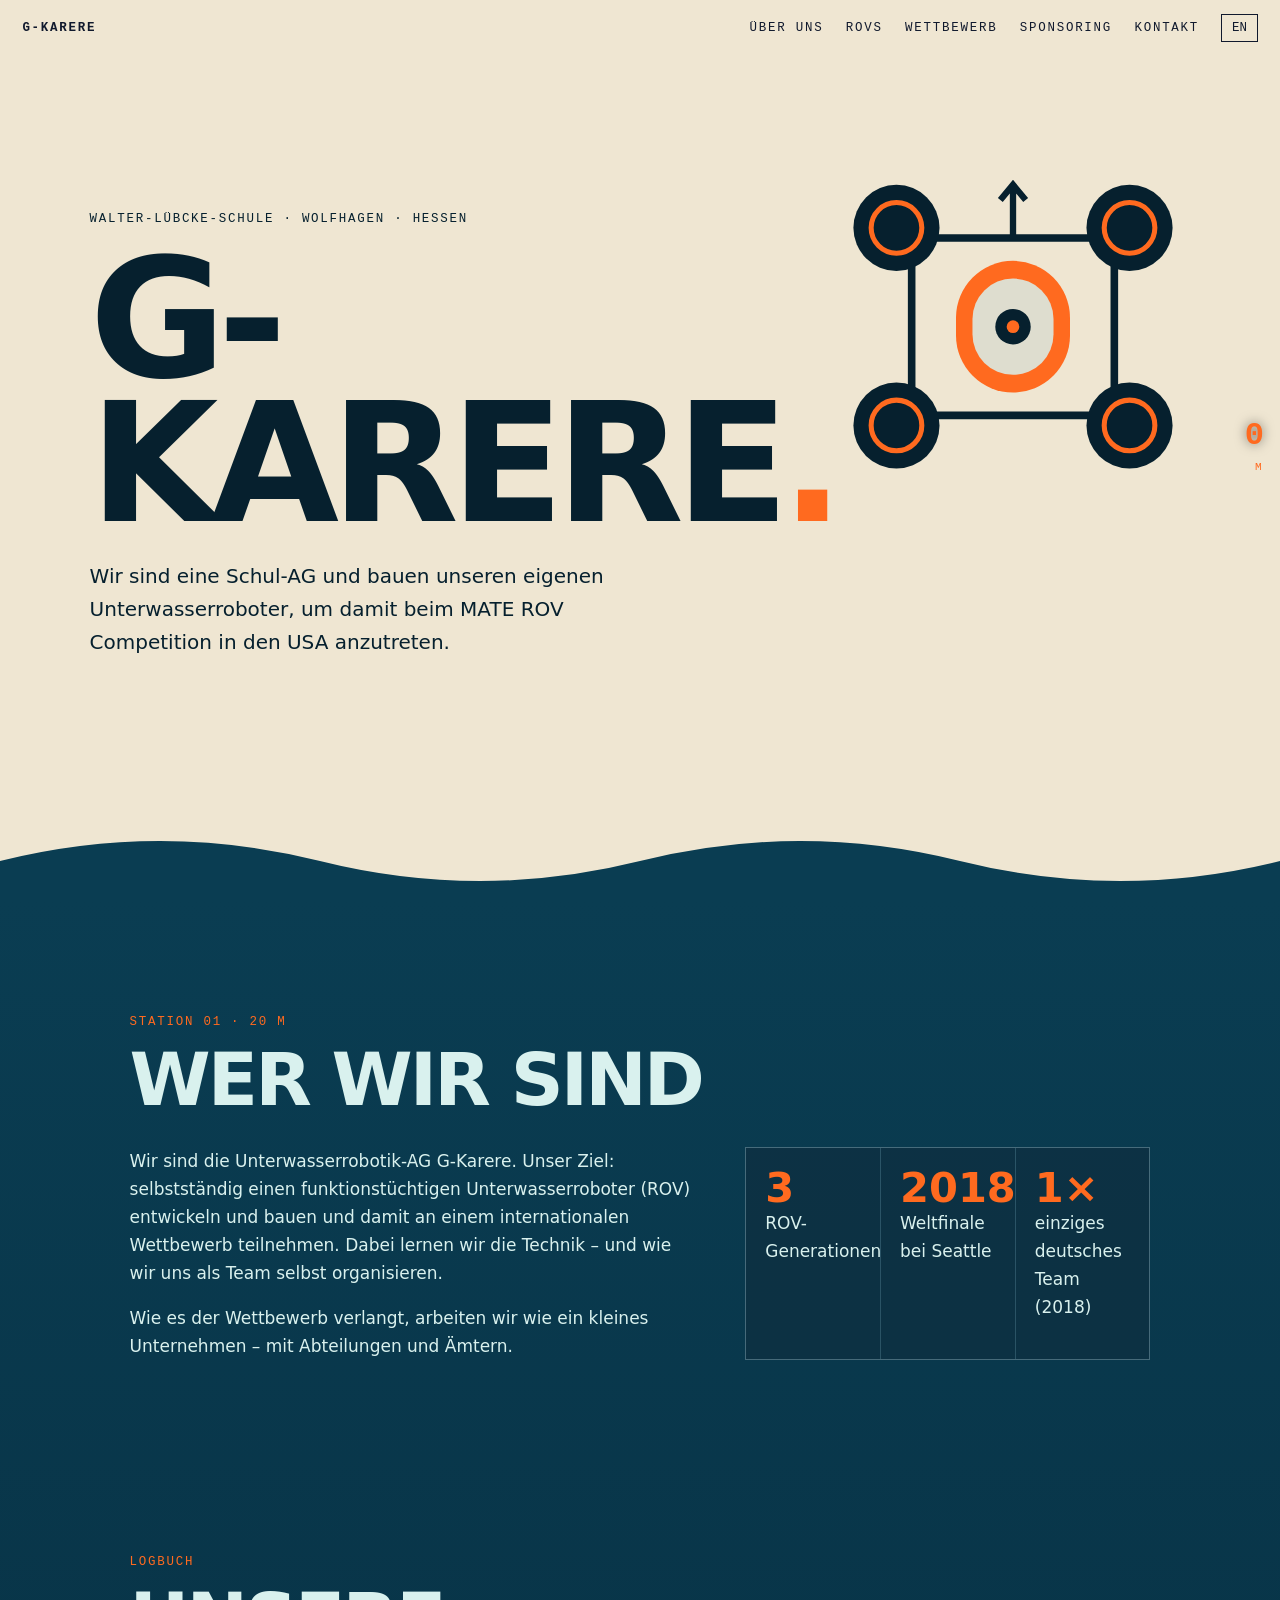
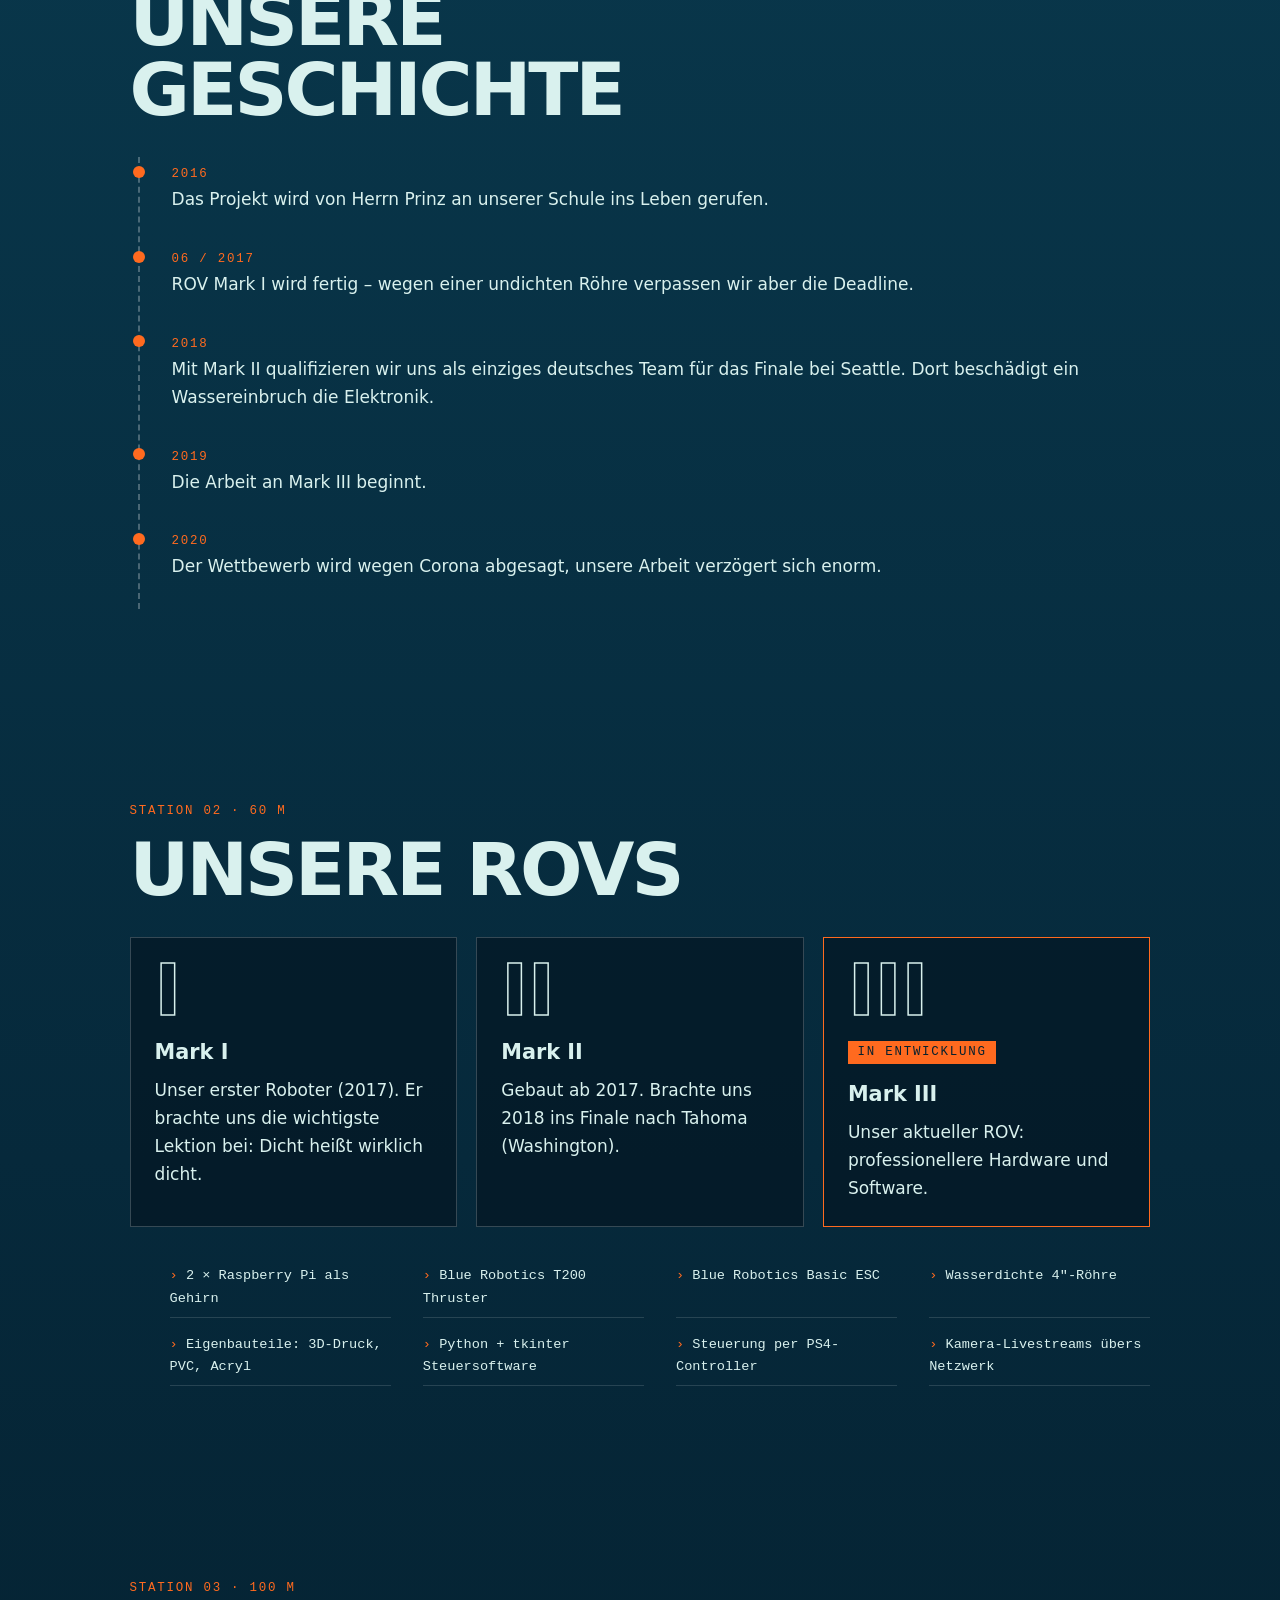
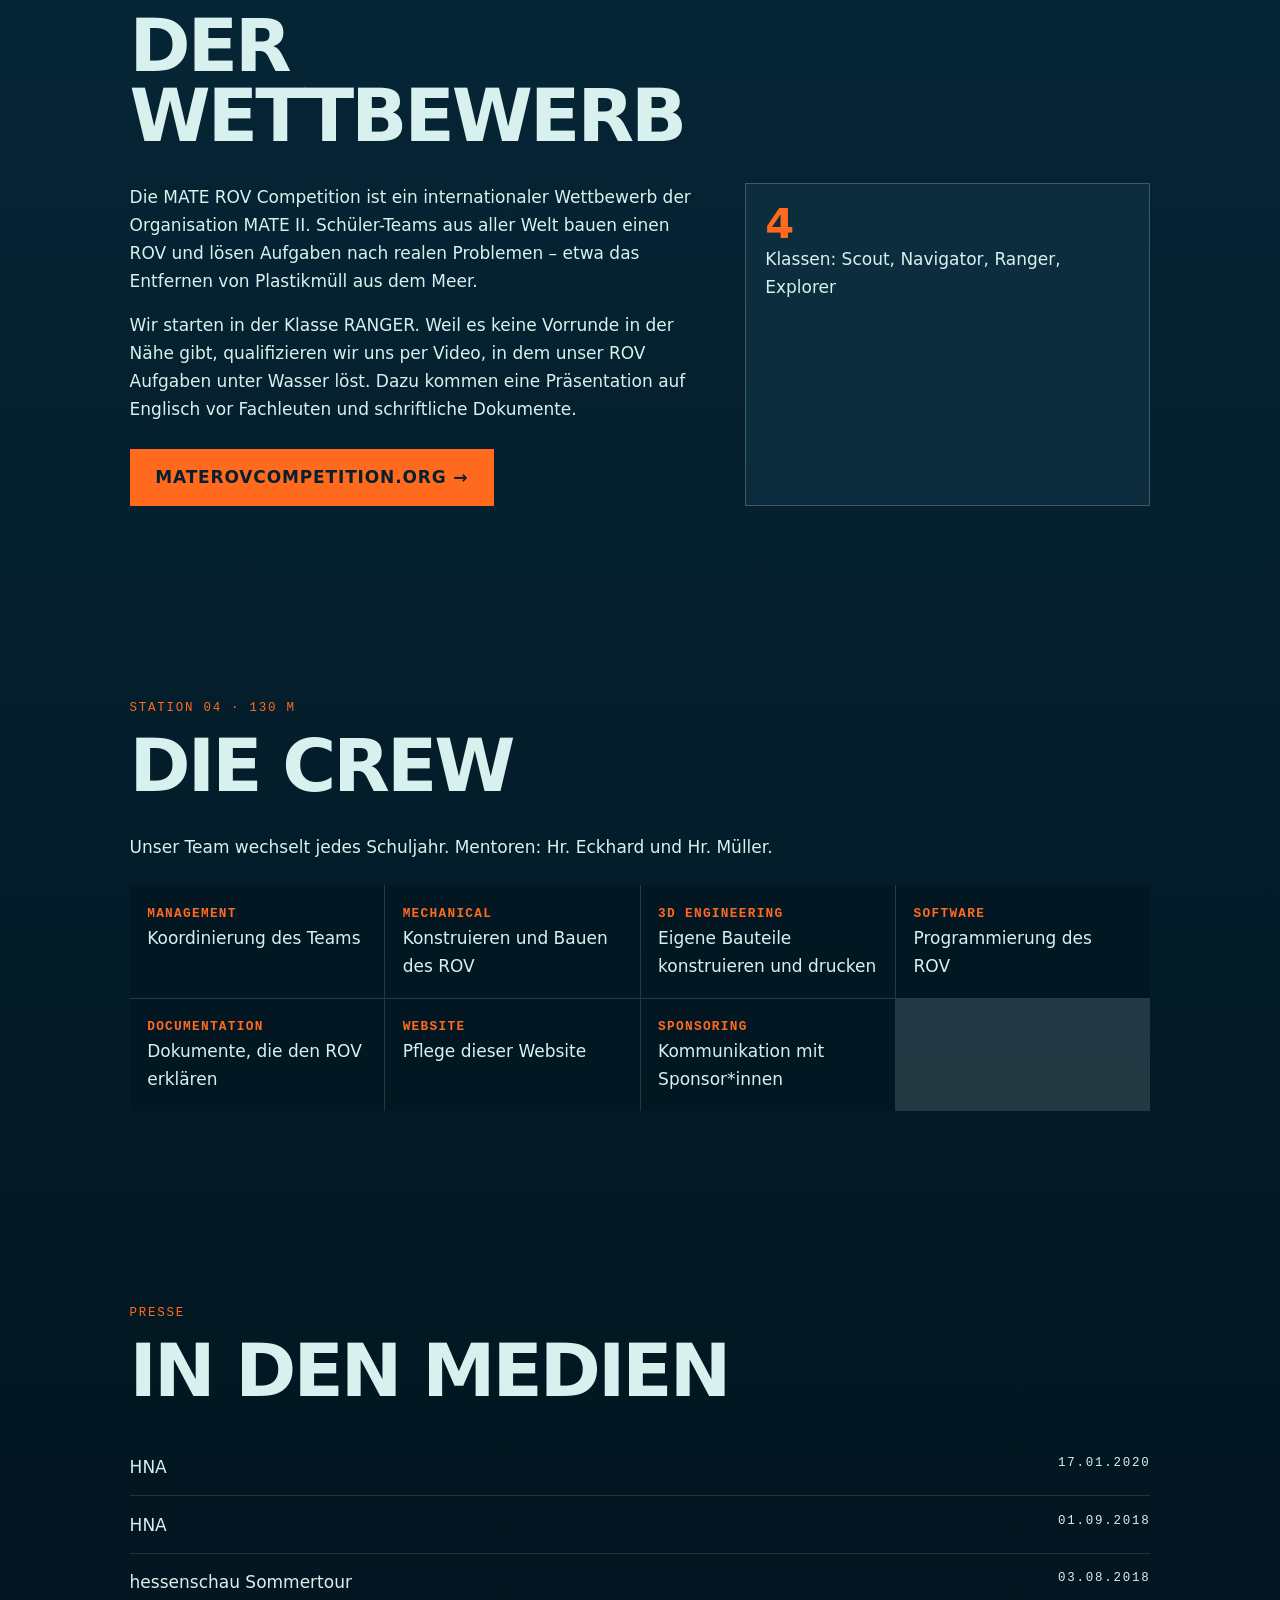
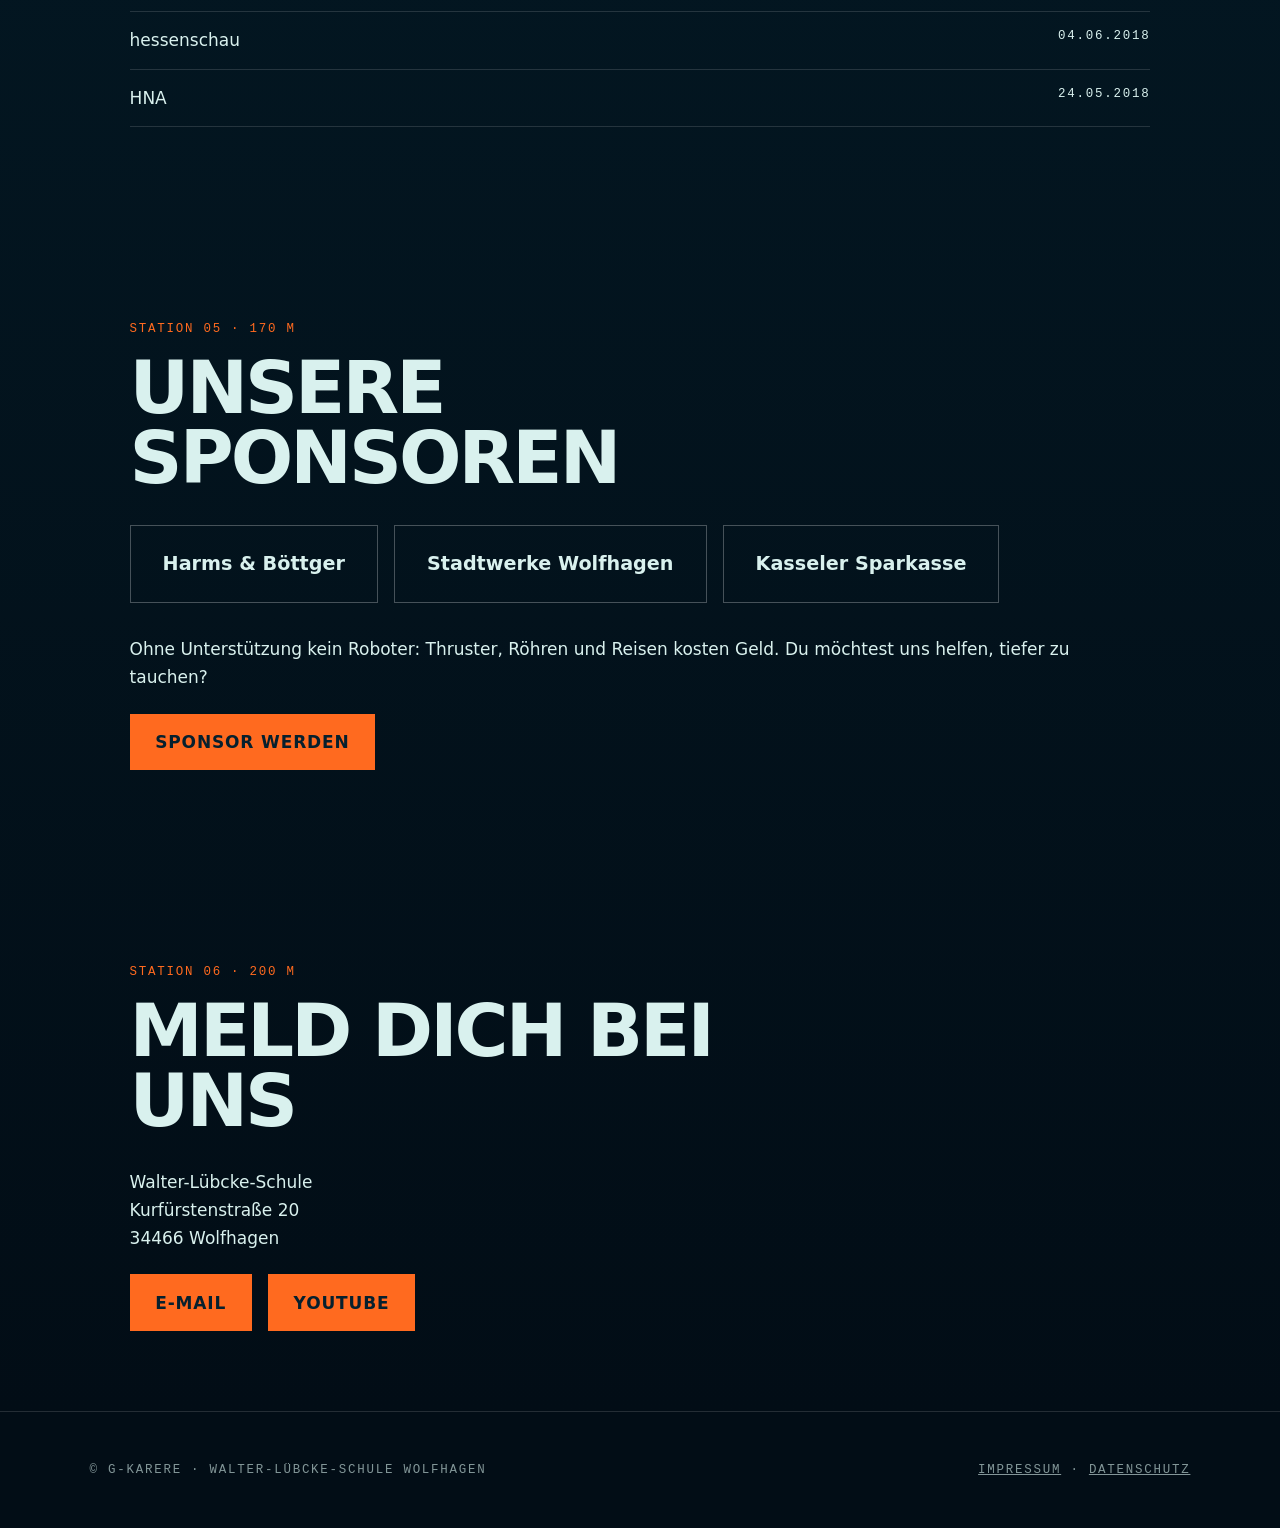
==== index.html @ d72c3abc "Create index.html for G-Karere project Add initial HTML structure for G-Karere underwater robotics p" ====
<!DOCTYPE html>
<html lang="de">
<head>
<meta charset="utf-8">
<meta name="viewport" content="width=device-width, initial-scale=1">
<title>G-Karere – Unterwasserrobotik Wolfhagen</title>
<meta name="description" content="Schüler*innen der Walter-Lübcke-Schule Wolfhagen bauen einen Unterwasserroboter für die MATE ROV Competition in den USA.">
<style>
:root{--sand:#efe6d2;--ink:#06202e;--deep:#0a3d52;--abyss:#020d16;--or:#ff6a1f;--foam:#d9f1ee;--mono:ui-monospace,"SF Mono","Cascadia Mono",Menlo,Consolas,monospace;--sans:"Avenir Next","Segoe UI",system-ui,sans-serif}
*{box-sizing:border-box;margin:0}
html{scroll-behavior:smooth}
body{font:17px/1.65 var(--sans);color:var(--foam);background:var(--abyss)}
a{color:inherit}
.mono{font-family:var(--mono);font-size:.78rem;letter-spacing:.14em;text-transform:uppercase}
nav{position:fixed;inset:0 0 auto;z-index:20;display:flex;gap:1.4rem;align-items:center;justify-content:flex-end;padding:.9rem 1.4rem;mix-blend-mode:difference;color:#fff}
nav a{text-decoration:none}nav a:hover{text-decoration:underline}
nav .lg{margin-right:auto;font-weight:900}
#lang{font:inherit;background:none;color:inherit;border:1px solid currentColor;padding:.15rem .6rem;cursor:pointer}
#gauge{position:fixed;right:1rem;top:50%;transform:translateY(-50%);z-index:15;text-align:right;color:var(--or);font-family:var(--mono);mix-blend-mode:normal;pointer-events:none}
#gauge b{display:block;font-size:2rem;line-height:1;text-shadow:0 0 12px #0008}
#gauge span{font-size:.7rem;letter-spacing:.2em}
/* HERO */
.hero{min-height:100vh;background:var(--sand);color:var(--ink);position:relative;overflow:hidden;display:grid;align-content:center;padding:6rem 7vw 8rem}
.hero h1{font-size:clamp(3.4rem,13vw,11rem);line-height:.86;font-weight:900;letter-spacing:-.05em;text-transform:uppercase}
.hero h1 i{color:var(--or);font-style:normal}
.hero p.sub{max-width:34rem;margin-top:1.6rem;font-size:1.25rem}
.hero .mono{margin-bottom:1.2rem;display:block}
.rov{position:absolute;right:6vw;top:18vh;width:min(36vw,380px);animation:bob 6s ease-in-out infinite}
@keyframes bob{50%{transform:translateY(18px) rotate(2deg)}}
.ring{position:absolute;right:calc(6vw + 12vw);top:calc(18vh + 12vw);width:10px;height:10px;border:2px solid var(--or);border-radius:50%;opacity:0;animation:sonar 4s infinite}
.ring:nth-of-type(2){animation-delay:1.3s}.ring:nth-of-type(3){animation-delay:2.6s}
@keyframes sonar{0%{opacity:.8;transform:scale(1)}100%{opacity:0;transform:scale(60)}}
.wave{position:absolute;bottom:-1px;left:0;width:100%;height:80px}
/* DEEP */
main{background:linear-gradient(var(--deep),#06293b 35%,#031722 70%,var(--abyss))}
section{padding:7rem 7vw 5rem;max-width:1200px;margin:auto;position:relative}
.st{color:var(--or);display:block;margin-bottom:.8rem}
h2{font-size:clamp(2.2rem,6vw,4.6rem);line-height:.95;font-weight:900;letter-spacing:-.04em;text-transform:uppercase;margin-bottom:2rem;max-width:14ch}
h3{font-size:1.3rem;font-weight:800;margin-bottom:.4rem}
p+p{margin-top:1rem}
.two{display:grid;grid-template-columns:1.4fr 1fr;gap:3rem}
.stats{display:grid;grid-template-columns:repeat(auto-fit,minmax(130px,1fr));gap:1px;background:#ffffff22;border:1px solid #ffffff22}
.stats div{background:#06293bcc;padding:1.2rem}
.stats b{display:block;font-size:2.6rem;line-height:1;color:var(--or);font-weight:900}
/* timeline */
.tl{border-left:2px dashed #ffffff44;margin-left:.5rem;padding-left:2rem}
.tl div{position:relative;padding-bottom:1.8rem}
.tl div::before{content:"";position:absolute;left:calc(-2rem - 7px);top:.55rem;width:12px;height:12px;background:var(--or);border-radius:50%}
.tl .mono{color:var(--or)}
/* ROV cards */
.cards{display:grid;grid-template-columns:repeat(auto-fit,minmax(250px,1fr));gap:1.2rem;margin-top:2rem}
.card{border:1px solid #ffffff33;padding:1.5rem;background:#02101b88;transition:transform .3s,border-color .3s}
.card:hover{transform:translateY(-6px);border-color:var(--or)}
.card .n{font-size:4.5rem;font-weight:900;line-height:.8;color:transparent;-webkit-text-stroke:1.5px var(--foam);margin-bottom:1rem;display:block}
.card.hot{border-color:var(--or)}
.tag{display:inline-block;background:var(--or);color:var(--ink);padding:.1rem .6rem;margin-bottom:.8rem}
.spec{margin-top:2rem;display:grid;grid-template-columns:repeat(auto-fit,minmax(220px,1fr));gap:.6rem 2rem;font-family:var(--mono);font-size:.85rem}
.spec li{list-style:none;border-bottom:1px solid #ffffff22;padding:.4rem 0}
.spec li::before{content:"› ";color:var(--or)}
/* team */
.dep{display:grid;grid-template-columns:repeat(auto-fit,minmax(220px,1fr));gap:1px;background:#ffffff22;margin-top:1.5rem}
.dep div{background:#031722;padding:1.1rem}
.dep b{display:block;color:var(--or);font-family:var(--mono);font-size:.8rem;letter-spacing:.1em;text-transform:uppercase}
ul.press{list-style:none;padding:0}
ul.press li{border-bottom:1px solid #ffffff22}
ul.press a{display:flex;justify-content:space-between;gap:1rem;padding:.9rem 0;text-decoration:none}
ul.press a:hover{color:var(--or);padding-left:.5rem}
ul.press a{transition:.2s}
.sp{display:flex;flex-wrap:wrap;gap:1rem;margin:2rem 0}
.sp a{border:1px solid #ffffff44;padding:1.4rem 2rem;font-weight:800;font-size:1.2rem;text-decoration:none}
.sp a:hover{background:var(--foam);color:var(--ink)}
.btn{display:inline-block;background:var(--or);color:var(--ink);padding:.9rem 1.6rem;font-weight:900;text-decoration:none;text-transform:uppercase;letter-spacing:.05em}
.btn:hover{background:var(--foam)}
footer{padding:3rem 7vw;border-top:1px solid #ffffff22;display:flex;flex-wrap:wrap;gap:1rem 2rem;justify-content:space-between;color:#d9f1ee99}
.rv{opacity:0;transform:translateY(30px);transition:1s}
.rv.in{opacity:1;transform:none}
@media(max-width:800px){.two{grid-template-columns:1fr}.rov{opacity:.25;width:70vw}#gauge{right:.5rem}nav a:not(.lg){display:none}}
@media(prefers-reduced-motion:reduce){*{animation:none!important;transition:none!important}html{scroll-behavior:auto}}
</style>
</head>
<body>
<nav class="mono">
<a class="lg" href="#top">G-KARERE</a>
<a href="#about" data-en="About">Über uns</a><a href="#rovs">ROVs</a><a href="#comp" data-en="Competition">Wettbewerb</a><a href="#sponsors">Sponsoring</a><a href="#contact" data-en="Contact">Kontakt</a>
<button id="lang" aria-label="Language">EN</button>
</nav>
<div id="gauge" aria-hidden="true"><b id="depth">0</b><span>M</span></div>

<header class="hero" id="top">
<i class="ring"></i><i class="ring"></i><i class="ring"></i>
<svg class="rov" viewBox="0 0 300 260" aria-label="ROV">
<rect x="70" y="60" width="160" height="140" rx="18" fill="none" stroke="#06202e" stroke-width="6"/>
<rect x="105" y="78" width="90" height="104" rx="45" fill="#ff6a1f"/>
<rect x="118" y="92" width="64" height="76" rx="32" fill="#d9f1ee" opacity=".85"/>
<circle cx="150" cy="130" r="14" fill="#06202e"/><circle cx="150" cy="130" r="5" fill="#ff6a1f"/>
<g fill="#06202e"><circle cx="58" cy="52" r="34"/><circle cx="242" cy="52" r="34"/><circle cx="58" cy="208" r="34"/><circle cx="242" cy="208" r="34"/></g>
<g fill="none" stroke="#ff6a1f" stroke-width="4"><circle cx="58" cy="52" r="20"/><circle cx="242" cy="52" r="20"/><circle cx="58" cy="208" r="20"/><circle cx="242" cy="208" r="20"/></g>
<path d="M150 60V20M140 30l10-12 10 12" stroke="#06202e" stroke-width="5" fill="none"/>
</svg>
<span class="mono">Walter-Lübcke-Schule · Wolfhagen · Hessen</span>
<h1>G-<br>Karere<i>.</i></h1>
<p class="sub" data-en="We are a school team building our own underwater robot to compete at the MATE ROV Competition in the USA.">Wir sind eine Schul-AG und bauen unseren eigenen Unterwasserroboter, um damit beim MATE ROV Competition in den USA anzutreten.</p>
<svg class="wave" viewBox="0 0 1200 80" preserveAspectRatio="none"><path d="M0 40Q150 0 300 40T600 40T900 40T1200 40V80H0Z" fill="#0a3d52"/></svg>
</header>

<main>
<section id="about" class="rv">
<span class="st mono">Station 01 · 20 m</span>
<h2 data-en="Who we are">Wer wir sind</h2>
<div class="two">
<div>
<p data-en="We are the underwater robotics club G-Karere. Our goal: to independently design and build a working underwater robot (ROV) and take it to an international competition. We learn the technology and how to organise ourselves as a team.">Wir sind die Unterwasserrobotik-AG G-Karere. Unser Ziel: selbstständig einen funktionstüchtigen Unterwasserroboter (ROV) entwickeln und bauen und damit an einem internationalen Wettbewerb teilnehmen. Dabei lernen wir die Technik – und wie wir uns als Team selbst organisieren.</p>
<p data-en="Like the competition demands, we run like a small company, with departments and roles.">Wie es der Wettbewerb verlangt, arbeiten wir wie ein kleines Unternehmen – mit Abteilungen und Ämtern.</p>
</div>
<div class="stats">
<div><b>3</b><span data-en="ROV generations">ROV-Generationen</span></div>
<div><b>2018</b><span data-en="World finals, Seattle area">Weltfinale bei Seattle</span></div>
<div><b>1×</b><span data-en="the only German team (2018)">einziges deutsches Team (2018)</span></div>
</div>
</div>
</section>

<section class="rv">
<span class="st mono" data-en="Log">Logbuch</span>
<h2 data-en="Our history">Unsere Geschichte</h2>
<div class="tl">
<div><span class="mono">2016</span><p data-en="Project founded at our school by Mr. Prinz.">Das Projekt wird von Herrn Prinz an unserer Schule ins Leben gerufen.</p></div>
<div><span class="mono">06 / 2017</span><p data-en="ROV Mark I is finished, but a leaking tube makes us miss the deadline.">ROV Mark I wird fertig – wegen einer undichten Röhre verpassen wir aber die Deadline.</p></div>
<div><span class="mono">2018</span><p data-en="With Mark II we qualify as the only German team for the international finals near Seattle. A leak damages the electronics there.">Mit Mark II qualifizieren wir uns als einziges deutsches Team für das Finale bei Seattle. Dort beschädigt ein Wassereinbruch die Elektronik.</p></div>
<div><span class="mono">2019</span><p data-en="Work on Mark III begins.">Die Arbeit an Mark III beginnt.</p></div>
<div><span class="mono">2020</span><p data-en="The competition is cancelled because of the pandemic and our work slows down.">Der Wettbewerb wird wegen Corona abgesagt, unsere Arbeit verzögert sich enorm.</p></div>
</div>
</section>

<section id="rovs" class="rv">
<span class="st mono">Station 02 · 60 m</span>
<h2 data-en="Our ROVs">Unsere ROVs</h2>
<div class="cards">
<div class="card"><span class="n">I</span><h3>Mark I</h3><p data-en="Our first robot (2017). It taught us the hardest lesson: watertight really means watertight.">Unser erster Roboter (2017). Er brachte uns die wichtigste Lektion bei: Dicht heißt wirklich dicht.</p></div>
<div class="card"><span class="n">II</span><h3>Mark II</h3><p data-en="Built from 2017. Took us to the 2018 finals in Tahoma, Washington.">Gebaut ab 2017. Brachte uns 2018 ins Finale nach Tahoma (Washington).</p></div>
<div class="card hot"><span class="n">III</span><span class="tag mono" data-en="In development">In Entwicklung</span><h3>Mark III</h3><p data-en="Our current ROV: more professional hardware and software.">Unser aktueller ROV: professionellere Hardware und Software.</p></div>
</div>
<ul class="spec">
<li data-en="2 × Raspberry Pi as the brain">2 × Raspberry Pi als Gehirn</li>
<li data-en="Blue Robotics T200 thrusters">Blue Robotics T200 Thruster</li>
<li>Blue Robotics Basic ESC</li>
<li data-en="4″ watertight enclosure">Wasserdichte 4″-Röhre</li>
<li data-en="Custom parts: 3D printing, PVC, acrylic">Eigenbauteile: 3D-Druck, PVC, Acryl</li>
<li data-en="Python + tkinter control software">Python + tkinter Steuersoftware</li>
<li data-en="Steered with a PS4 controller">Steuerung per PS4-Controller</li>
<li data-en="Live camera streams over the network">Kamera-Livestreams übers Netzwerk</li>
</ul>
</section>

<section id="comp" class="rv">
<span class="st mono">Station 03 · 100 m</span>
<h2 data-en="The competition">Der Wettbewerb</h2>
<div class="two">
<div>
<p data-en="The MATE ROV Competition is an international contest by MATE II. Student teams from all over the world build an ROV and solve missions based on real-world problems, such as removing plastic waste from the sea.">Die MATE ROV Competition ist ein internationaler Wettbewerb der Organisation MATE II. Schüler-Teams aus aller Welt bauen einen ROV und lösen Aufgaben nach realen Problemen – etwa das Entfernen von Plastikmüll aus dem Meer.</p>
<p data-en="We compete in the RANGER class. Since there is no regional round nearby, we qualify by sending in a video of our ROV solving tasks underwater. Teams also present in English to experts and hand in technical documents.">Wir starten in der Klasse RANGER. Weil es keine Vorrunde in der Nähe gibt, qualifizieren wir uns per Video, in dem unser ROV Aufgaben unter Wasser löst. Dazu kommen eine Präsentation auf Englisch vor Fachleuten und schriftliche Dokumente.</p>
<p style="margin-top:1.6rem"><a class="btn" href="https://www.materovcompetition.org/" target="_blank" rel="noopener">materovcompetition.org →</a></p>
</div>
<div class="stats"><div><b>4</b><span data-en="classes: Scout, Navigator, Ranger, Explorer">Klassen: Scout, Navigator, Ranger, Explorer</span></div></div>
</div>
</section>

<section id="team" class="rv">
<span class="st mono">Station 04 · 130 m</span>
<h2 data-en="The crew">Die Crew</h2>
<p data-en="Our team changes every school year. Mentors: Mr. Eckhard and Mr. Müller.">Unser Team wechselt jedes Schuljahr. Mentoren: Hr. Eckhard und Hr. Müller.</p>
<div class="dep">
<div><b>Management</b><span data-en="Coordinating the team">Koordinierung des Teams</span></div>
<div><b>Mechanical</b><span data-en="Designing and building the ROV">Konstruieren und Bauen des ROV</span></div>
<div><b>3D Engineering</b><span data-en="Designing and printing custom parts">Eigene Bauteile konstruieren und drucken</span></div>
<div><b>Software</b><span data-en="Programming the ROV">Programmierung des ROV</span></div>
<div><b>Documentation</b><span data-en="Documents that explain the ROV">Dokumente, die den ROV erklären</span></div>
<div><b>Website</b><span data-en="Running this site">Pflege dieser Website</span></div>
<div><b>Sponsoring</b><span data-en="Talking to sponsors">Kommunikation mit Sponsor*innen</span></div>
</div>
</section>

<section class="rv">
<span class="st mono" data-en="Press">Presse</span>
<h2 data-en="In the news">In den Medien</h2>
<ul class="press">
<li><a href="https://www.hna.de/lokales/wolfhagen/wolfhagen-ort54301/wolfhagen-schueler-nehmen-an-wettbewerb-in-usa-teil-13447789.html" target="_blank" rel="noopener"><span>HNA</span><span class="mono">17.01.2020</span></a></li>
<li><a href="https://www.hna.de/lokales/wolfhagen/wolfhagen-ort54301/schueler-wolfhager-wilhelm-filchner-schule-reisten-fuer-internationalen-wettbewerb-nach-seattle-10199096.html" target="_blank" rel="noopener"><span>HNA</span><span class="mono">01.09.2018</span></a></li>
<li><a href="https://www.hessenschau.de/tv-sendung/hessenschau---ganze-sendung,video-68164.html" target="_blank" rel="noopener"><span>hessenschau Sommertour</span><span class="mono">03.08.2018</span></a></li>
<li><a href="https://www.hessenschau.de/tv-sendung/hessenschau---ganze-sendung,video-63766.html" target="_blank" rel="noopener"><span>hessenschau</span><span class="mono">04.06.2018</span></a></li>
<li><a href="https://www.hna.de/lokales/wolfhagen/wolfhagen-ort54301/unterwasserrobotik-ag-filchner-schule-ist-bei-wm-in-seattle-dabei-9894717.html" target="_blank" rel="noopener"><span>HNA</span><span class="mono">24.05.2018</span></a></li>
</ul>
</section>

<section id="sponsors" class="rv">
<span class="st mono">Station 05 · 170 m</span>
<h2 data-en="Our sponsors">Unsere Sponsoren</h2>
<div class="sp">
<a href="http://www.harms-boettger.de/" target="_blank" rel="noopener">Harms &amp; Böttger</a>
<a href="https://www.stadtwerke-wolfhagen.de/" target="_blank" rel="noopener">Stadtwerke Wolfhagen</a>
<a href="https://www.kasseler-sparkasse.de/" target="_blank" rel="noopener">Kasseler Sparkasse</a>
</div>
<p data-en="Without support there is no robot: thrusters, enclosures and travel cost real money. Want to help us dive deeper?">Ohne Unterstützung kein Roboter: Thruster, Röhren und Reisen kosten Geld. Du möchtest uns helfen, tiefer zu tauchen?</p>
<p style="margin-top:1.4rem"><a class="btn" href="#contact" data-en="Become a sponsor">Sponsor werden</a></p>
</section>

<section id="contact" class="rv">
<span class="st mono">Station 06 · 200 m</span>
<h2 data-en="Get in touch">Meld dich bei uns</h2>
<p>Walter-Lübcke-Schule<br>Kurfürstenstraße 20<br>34466 Wolfhagen</p>
<p style="margin-top:1.4rem"><a class="btn" href="mailto:DEINE-ADRESSE@BEISPIEL.DE">E-Mail</a> &nbsp; <a class="btn" href="https://www.youtube.com/channel/UCu65_iAXrEefW-L_GRDL5ug" target="_blank" rel="noopener">YouTube</a></p>
</section>
</main>

<footer class="mono">
<span>© G-Karere · Walter-Lübcke-Schule Wolfhagen</span>
<span><a href="impressum.html">Impressum</a> · <a href="datenschutz.html" data-en="Privacy">Datenschutz</a></span>
</footer>

<script>
var d=document.getElementById('depth');
function dp(){var m=document.body.scrollHeight-innerHeight;d.textContent=Math.round(Math.min(1,scrollY/m)*200)}
addEventListener('scroll',dp,{passive:true});dp();
var en=false;
document.getElementById('lang').onclick=function(e){
en=!en;document.documentElement.lang=en?'en':'de';
document.querySelectorAll('[data-en]').forEach(function(el){if(!el.dataset.de)el.dataset.de=el.textContent;el.textContent=en?el.dataset.en:el.dataset.de});
e.target.textContent=en?'DE':'EN'};
var io=new IntersectionObserver(function(es){es.forEach(function(e){if(e.isIntersecting)e.target.classList.add('in')})},{threshold:.1});
document.querySelectorAll('.rv').forEach(function(el){io.observe(el)});
</script>
</body>
</html>
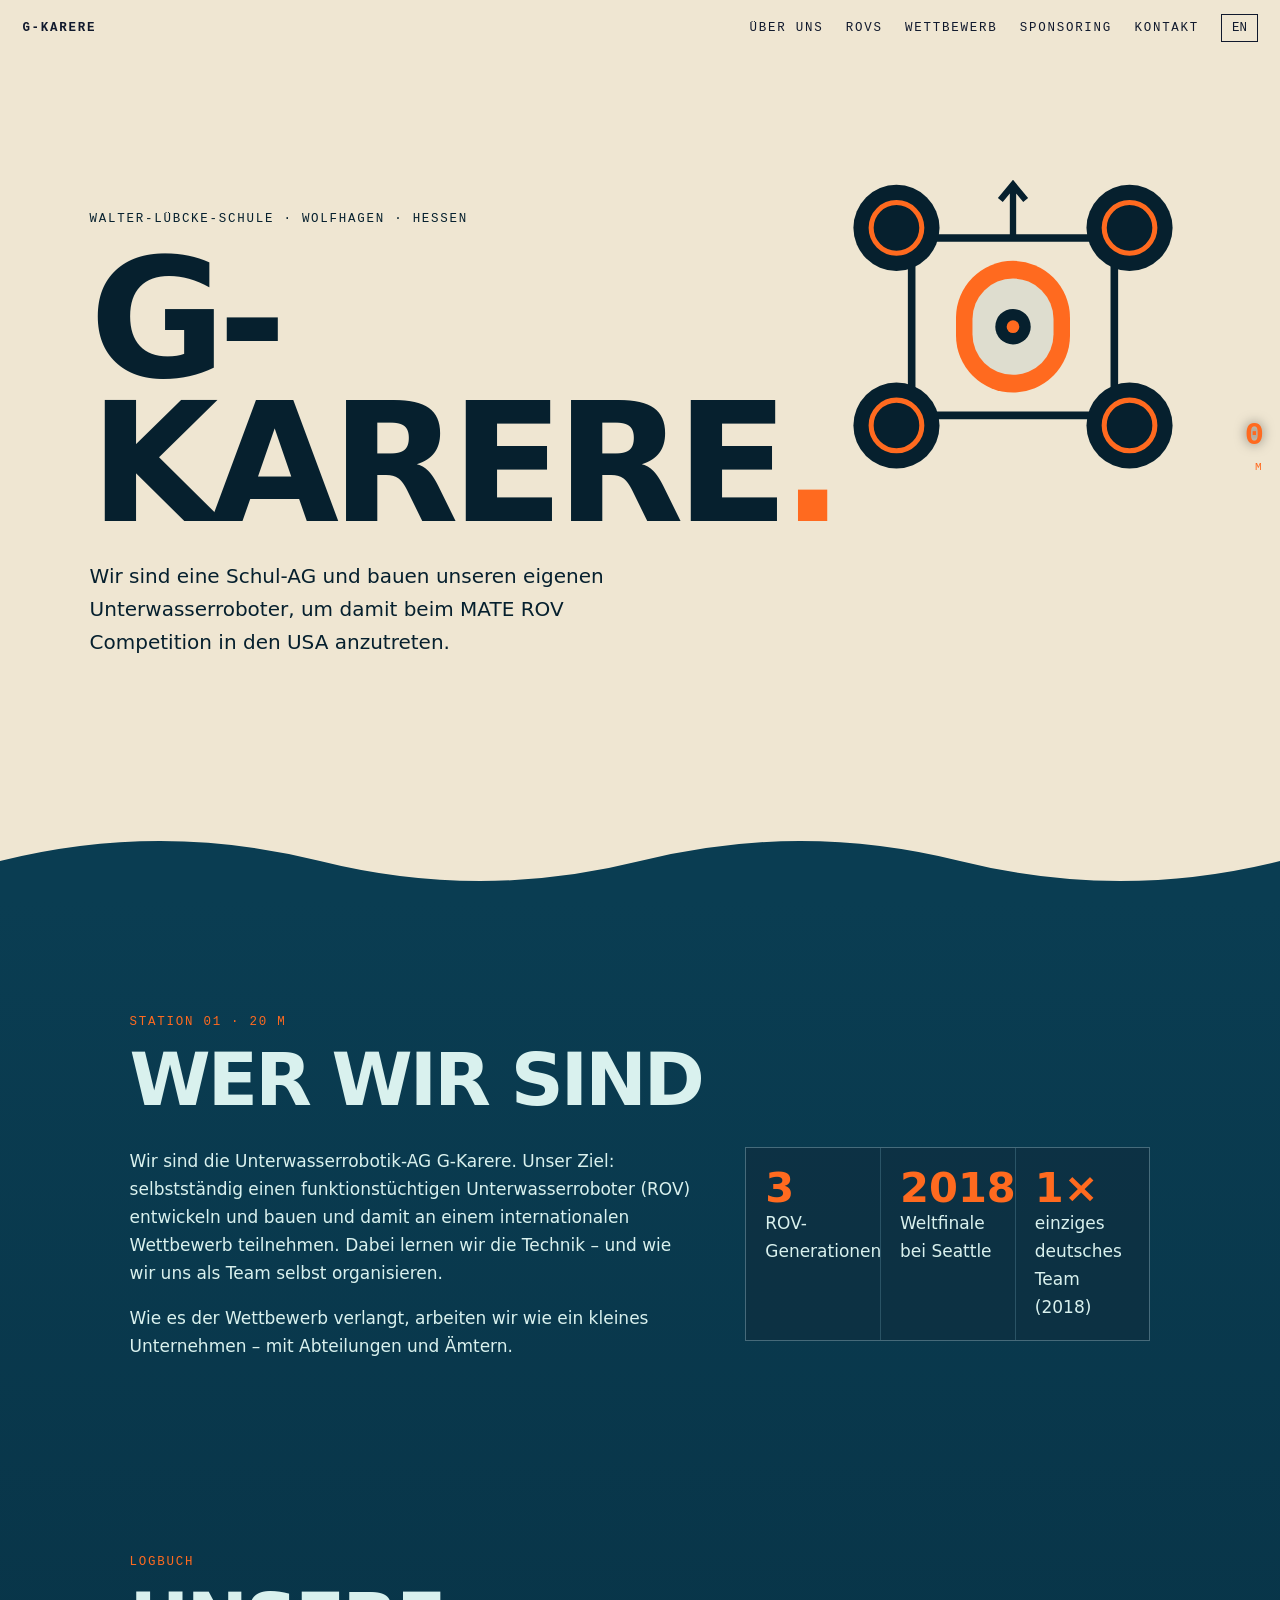
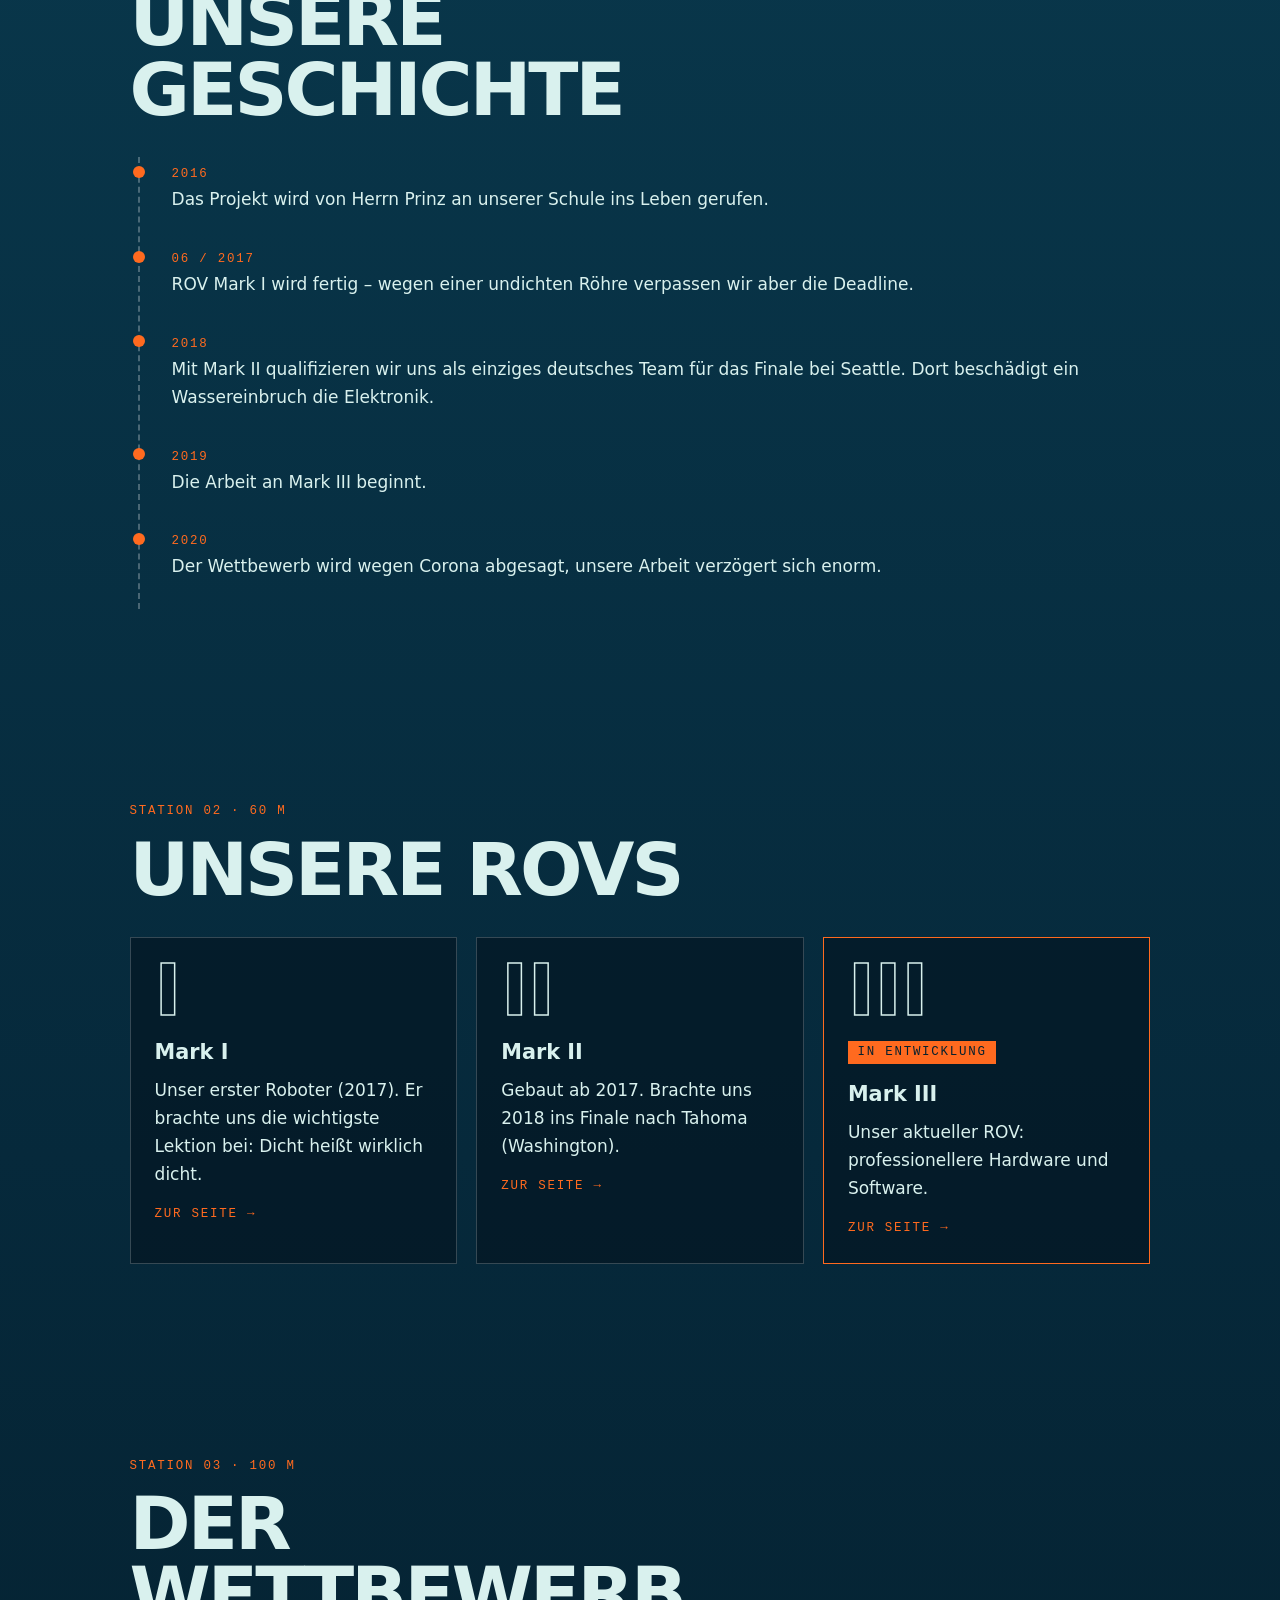
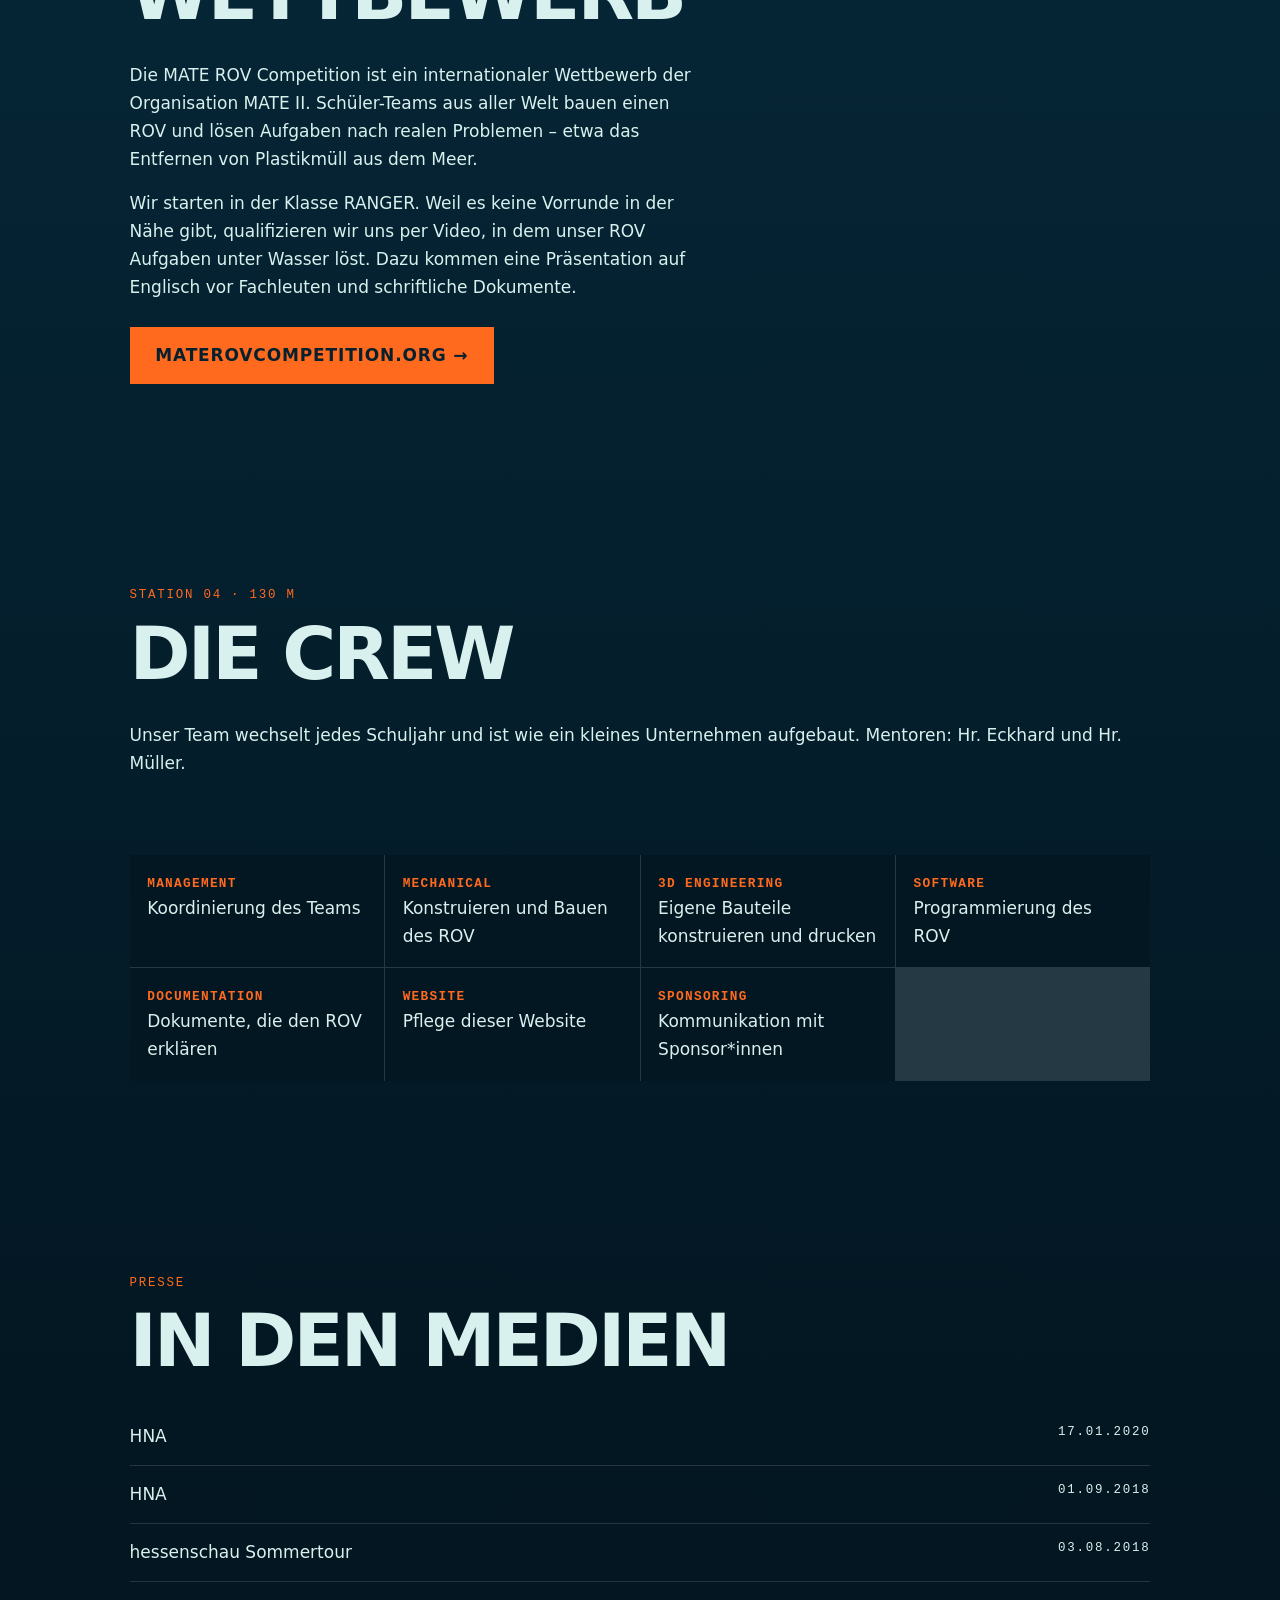
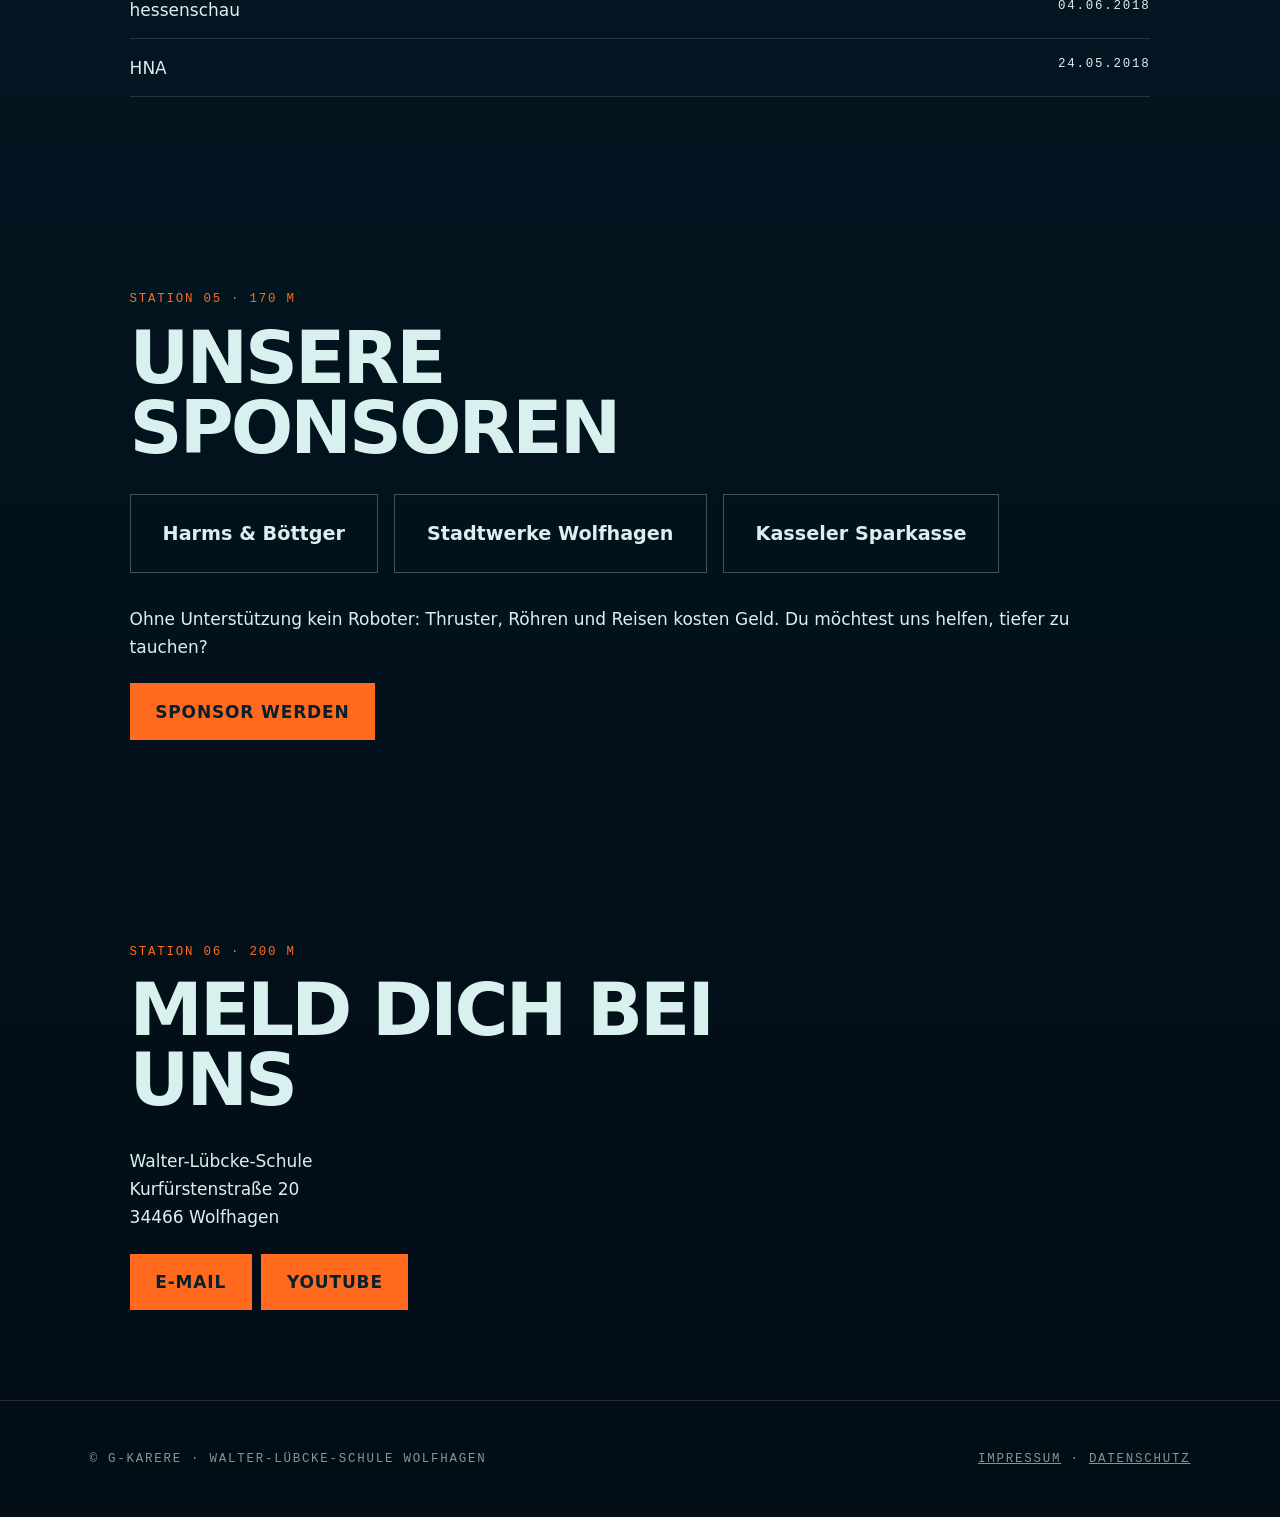
==== commit f24f5056: "Add files via upload" ====
--- a/index.html
+++ b/index.html
@@ -1,233 +1,30 @@
 <!DOCTYPE html>
-<html lang="de">
-<head>
-<meta charset="utf-8">
-<meta name="viewport" content="width=device-width, initial-scale=1">
-<title>G-Karere – Unterwasserrobotik Wolfhagen</title>
-<meta name="description" content="Schüler*innen der Walter-Lübcke-Schule Wolfhagen bauen einen Unterwasserroboter für die MATE ROV Competition in den USA.">
-<style>
-:root{--sand:#efe6d2;--ink:#06202e;--deep:#0a3d52;--abyss:#020d16;--or:#ff6a1f;--foam:#d9f1ee;--mono:ui-monospace,"SF Mono","Cascadia Mono",Menlo,Consolas,monospace;--sans:"Avenir Next","Segoe UI",system-ui,sans-serif}
-*{box-sizing:border-box;margin:0}
-html{scroll-behavior:smooth}
-body{font:17px/1.65 var(--sans);color:var(--foam);background:var(--abyss)}
-a{color:inherit}
-.mono{font-family:var(--mono);font-size:.78rem;letter-spacing:.14em;text-transform:uppercase}
-nav{position:fixed;inset:0 0 auto;z-index:20;display:flex;gap:1.4rem;align-items:center;justify-content:flex-end;padding:.9rem 1.4rem;mix-blend-mode:difference;color:#fff}
-nav a{text-decoration:none}nav a:hover{text-decoration:underline}
-nav .lg{margin-right:auto;font-weight:900}
-#lang{font:inherit;background:none;color:inherit;border:1px solid currentColor;padding:.15rem .6rem;cursor:pointer}
-#gauge{position:fixed;right:1rem;top:50%;transform:translateY(-50%);z-index:15;text-align:right;color:var(--or);font-family:var(--mono);mix-blend-mode:normal;pointer-events:none}
-#gauge b{display:block;font-size:2rem;line-height:1;text-shadow:0 0 12px #0008}
-#gauge span{font-size:.7rem;letter-spacing:.2em}
-/* HERO */
-.hero{min-height:100vh;background:var(--sand);color:var(--ink);position:relative;overflow:hidden;display:grid;align-content:center;padding:6rem 7vw 8rem}
-.hero h1{font-size:clamp(3.4rem,13vw,11rem);line-height:.86;font-weight:900;letter-spacing:-.05em;text-transform:uppercase}
-.hero h1 i{color:var(--or);font-style:normal}
-.hero p.sub{max-width:34rem;margin-top:1.6rem;font-size:1.25rem}
-.hero .mono{margin-bottom:1.2rem;display:block}
-.rov{position:absolute;right:6vw;top:18vh;width:min(36vw,380px);animation:bob 6s ease-in-out infinite}
-@keyframes bob{50%{transform:translateY(18px) rotate(2deg)}}
-.ring{position:absolute;right:calc(6vw + 12vw);top:calc(18vh + 12vw);width:10px;height:10px;border:2px solid var(--or);border-radius:50%;opacity:0;animation:sonar 4s infinite}
-.ring:nth-of-type(2){animation-delay:1.3s}.ring:nth-of-type(3){animation-delay:2.6s}
-@keyframes sonar{0%{opacity:.8;transform:scale(1)}100%{opacity:0;transform:scale(60)}}
-.wave{position:absolute;bottom:-1px;left:0;width:100%;height:80px}
-/* DEEP */
-main{background:linear-gradient(var(--deep),#06293b 35%,#031722 70%,var(--abyss))}
-section{padding:7rem 7vw 5rem;max-width:1200px;margin:auto;position:relative}
-.st{color:var(--or);display:block;margin-bottom:.8rem}
-h2{font-size:clamp(2.2rem,6vw,4.6rem);line-height:.95;font-weight:900;letter-spacing:-.04em;text-transform:uppercase;margin-bottom:2rem;max-width:14ch}
-h3{font-size:1.3rem;font-weight:800;margin-bottom:.4rem}
-p+p{margin-top:1rem}
-.two{display:grid;grid-template-columns:1.4fr 1fr;gap:3rem}
-.stats{display:grid;grid-template-columns:repeat(auto-fit,minmax(130px,1fr));gap:1px;background:#ffffff22;border:1px solid #ffffff22}
-.stats div{background:#06293bcc;padding:1.2rem}
-.stats b{display:block;font-size:2.6rem;line-height:1;color:var(--or);font-weight:900}
-/* timeline */
-.tl{border-left:2px dashed #ffffff44;margin-left:.5rem;padding-left:2rem}
-.tl div{position:relative;padding-bottom:1.8rem}
-.tl div::before{content:"";position:absolute;left:calc(-2rem - 7px);top:.55rem;width:12px;height:12px;background:var(--or);border-radius:50%}
-.tl .mono{color:var(--or)}
-/* ROV cards */
-.cards{display:grid;grid-template-columns:repeat(auto-fit,minmax(250px,1fr));gap:1.2rem;margin-top:2rem}
-.card{border:1px solid #ffffff33;padding:1.5rem;background:#02101b88;transition:transform .3s,border-color .3s}
-.card:hover{transform:translateY(-6px);border-color:var(--or)}
-.card .n{font-size:4.5rem;font-weight:900;line-height:.8;color:transparent;-webkit-text-stroke:1.5px var(--foam);margin-bottom:1rem;display:block}
-.card.hot{border-color:var(--or)}
-.tag{display:inline-block;background:var(--or);color:var(--ink);padding:.1rem .6rem;margin-bottom:.8rem}
-.spec{margin-top:2rem;display:grid;grid-template-columns:repeat(auto-fit,minmax(220px,1fr));gap:.6rem 2rem;font-family:var(--mono);font-size:.85rem}
-.spec li{list-style:none;border-bottom:1px solid #ffffff22;padding:.4rem 0}
-.spec li::before{content:"› ";color:var(--or)}
-/* team */
-.dep{display:grid;grid-template-columns:repeat(auto-fit,minmax(220px,1fr));gap:1px;background:#ffffff22;margin-top:1.5rem}
-.dep div{background:#031722;padding:1.1rem}
-.dep b{display:block;color:var(--or);font-family:var(--mono);font-size:.8rem;letter-spacing:.1em;text-transform:uppercase}
-ul.press{list-style:none;padding:0}
-ul.press li{border-bottom:1px solid #ffffff22}
-ul.press a{display:flex;justify-content:space-between;gap:1rem;padding:.9rem 0;text-decoration:none}
-ul.press a:hover{color:var(--or);padding-left:.5rem}
-ul.press a{transition:.2s}
-.sp{display:flex;flex-wrap:wrap;gap:1rem;margin:2rem 0}
-.sp a{border:1px solid #ffffff44;padding:1.4rem 2rem;font-weight:800;font-size:1.2rem;text-decoration:none}
-.sp a:hover{background:var(--foam);color:var(--ink)}
-.btn{display:inline-block;background:var(--or);color:var(--ink);padding:.9rem 1.6rem;font-weight:900;text-decoration:none;text-transform:uppercase;letter-spacing:.05em}
-.btn:hover{background:var(--foam)}
-footer{padding:3rem 7vw;border-top:1px solid #ffffff22;display:flex;flex-wrap:wrap;gap:1rem 2rem;justify-content:space-between;color:#d9f1ee99}
-.rv{opacity:0;transform:translateY(30px);transition:1s}
-.rv.in{opacity:1;transform:none}
-@media(max-width:800px){.two{grid-template-columns:1fr}.rov{opacity:.25;width:70vw}#gauge{right:.5rem}nav a:not(.lg){display:none}}
-@media(prefers-reduced-motion:reduce){*{animation:none!important;transition:none!important}html{scroll-behavior:auto}}
-</style>
-</head>
+<html lang="de"><head><meta charset="utf-8"><meta name="viewport" content="width=device-width,initial-scale=1">
+<title>Start – G-Karere Unterwasserrobotik</title><meta name="description" content="Schüler*innen der Walter-Lübcke-Schule Wolfhagen bauen einen Unterwasserroboter für die MATE ROV Competition in den USA."><link rel="stylesheet" href="style.css"></head>
 <body>
-<nav class="mono">
-<a class="lg" href="#top">G-KARERE</a>
-<a href="#about" data-en="About">Über uns</a><a href="#rovs">ROVs</a><a href="#comp" data-en="Competition">Wettbewerb</a><a href="#sponsors">Sponsoring</a><a href="#contact" data-en="Contact">Kontakt</a>
-<button id="lang" aria-label="Language">EN</button>
-</nav>
+<nav class="mono"><a class="lg" href="index.html#top">G-KARERE</a><a href="index.html#about" data-en="About">Über uns</a><a href="index.html#rovs">ROVs</a><a href="index.html#comp" data-en="Competition">Wettbewerb</a><a href="index.html#sponsors">Sponsoring</a><a href="index.html#contact" data-en="Contact">Kontakt</a><button id="lang" aria-label="Language">EN</button></nav>
 <div id="gauge" aria-hidden="true"><b id="depth">0</b><span>M</span></div>
-
-<header class="hero" id="top">
-<i class="ring"></i><i class="ring"></i><i class="ring"></i>
-<svg class="rov" viewBox="0 0 300 260" aria-label="ROV">
-<rect x="70" y="60" width="160" height="140" rx="18" fill="none" stroke="#06202e" stroke-width="6"/>
-<rect x="105" y="78" width="90" height="104" rx="45" fill="#ff6a1f"/>
-<rect x="118" y="92" width="64" height="76" rx="32" fill="#d9f1ee" opacity=".85"/>
-<circle cx="150" cy="130" r="14" fill="#06202e"/><circle cx="150" cy="130" r="5" fill="#ff6a1f"/>
-<g fill="#06202e"><circle cx="58" cy="52" r="34"/><circle cx="242" cy="52" r="34"/><circle cx="58" cy="208" r="34"/><circle cx="242" cy="208" r="34"/></g>
-<g fill="none" stroke="#ff6a1f" stroke-width="4"><circle cx="58" cy="52" r="20"/><circle cx="242" cy="52" r="20"/><circle cx="58" cy="208" r="20"/><circle cx="242" cy="208" r="20"/></g>
-<path d="M150 60V20M140 30l10-12 10 12" stroke="#06202e" stroke-width="5" fill="none"/>
-</svg>
-<span class="mono">Walter-Lübcke-Schule · Wolfhagen · Hessen</span>
-<h1>G-<br>Karere<i>.</i></h1>
-<p class="sub" data-en="We are a school team building our own underwater robot to compete at the MATE ROV Competition in the USA.">Wir sind eine Schul-AG und bauen unseren eigenen Unterwasserroboter, um damit beim MATE ROV Competition in den USA anzutreten.</p>
-<svg class="wave" viewBox="0 0 1200 80" preserveAspectRatio="none"><path d="M0 40Q150 0 300 40T600 40T900 40T1200 40V80H0Z" fill="#0a3d52"/></svg>
-</header>
-
-<main>
-<section id="about" class="rv">
-<span class="st mono">Station 01 · 20 m</span>
-<h2 data-en="Who we are">Wer wir sind</h2>
-<div class="two">
-<div>
-<p data-en="We are the underwater robotics club G-Karere. Our goal: to independently design and build a working underwater robot (ROV) and take it to an international competition. We learn the technology and how to organise ourselves as a team.">Wir sind die Unterwasserrobotik-AG G-Karere. Unser Ziel: selbstständig einen funktionstüchtigen Unterwasserroboter (ROV) entwickeln und bauen und damit an einem internationalen Wettbewerb teilnehmen. Dabei lernen wir die Technik – und wie wir uns als Team selbst organisieren.</p>
-<p data-en="Like the competition demands, we run like a small company, with departments and roles.">Wie es der Wettbewerb verlangt, arbeiten wir wie ein kleines Unternehmen – mit Abteilungen und Ämtern.</p>
-</div>
-<div class="stats">
-<div><b>3</b><span data-en="ROV generations">ROV-Generationen</span></div>
-<div><b>2018</b><span data-en="World finals, Seattle area">Weltfinale bei Seattle</span></div>
-<div><b>1×</b><span data-en="the only German team (2018)">einziges deutsches Team (2018)</span></div>
-</div>
-</div>
-</section>
-
-<section class="rv">
-<span class="st mono" data-en="Log">Logbuch</span>
-<h2 data-en="Our history">Unsere Geschichte</h2>
-<div class="tl">
-<div><span class="mono">2016</span><p data-en="Project founded at our school by Mr. Prinz.">Das Projekt wird von Herrn Prinz an unserer Schule ins Leben gerufen.</p></div>
-<div><span class="mono">06 / 2017</span><p data-en="ROV Mark I is finished, but a leaking tube makes us miss the deadline.">ROV Mark I wird fertig – wegen einer undichten Röhre verpassen wir aber die Deadline.</p></div>
-<div><span class="mono">2018</span><p data-en="With Mark II we qualify as the only German team for the international finals near Seattle. A leak damages the electronics there.">Mit Mark II qualifizieren wir uns als einziges deutsches Team für das Finale bei Seattle. Dort beschädigt ein Wassereinbruch die Elektronik.</p></div>
-<div><span class="mono">2019</span><p data-en="Work on Mark III begins.">Die Arbeit an Mark III beginnt.</p></div>
-<div><span class="mono">2020</span><p data-en="The competition is cancelled because of the pandemic and our work slows down.">Der Wettbewerb wird wegen Corona abgesagt, unsere Arbeit verzögert sich enorm.</p></div>
-</div>
-</section>
-
-<section id="rovs" class="rv">
-<span class="st mono">Station 02 · 60 m</span>
-<h2 data-en="Our ROVs">Unsere ROVs</h2>
-<div class="cards">
-<div class="card"><span class="n">I</span><h3>Mark I</h3><p data-en="Our first robot (2017). It taught us the hardest lesson: watertight really means watertight.">Unser erster Roboter (2017). Er brachte uns die wichtigste Lektion bei: Dicht heißt wirklich dicht.</p></div>
-<div class="card"><span class="n">II</span><h3>Mark II</h3><p data-en="Built from 2017. Took us to the 2018 finals in Tahoma, Washington.">Gebaut ab 2017. Brachte uns 2018 ins Finale nach Tahoma (Washington).</p></div>
-<div class="card hot"><span class="n">III</span><span class="tag mono" data-en="In development">In Entwicklung</span><h3>Mark III</h3><p data-en="Our current ROV: more professional hardware and software.">Unser aktueller ROV: professionellere Hardware und Software.</p></div>
-</div>
-<ul class="spec">
-<li data-en="2 × Raspberry Pi as the brain">2 × Raspberry Pi als Gehirn</li>
-<li data-en="Blue Robotics T200 thrusters">Blue Robotics T200 Thruster</li>
-<li>Blue Robotics Basic ESC</li>
-<li data-en="4″ watertight enclosure">Wasserdichte 4″-Röhre</li>
-<li data-en="Custom parts: 3D printing, PVC, acrylic">Eigenbauteile: 3D-Druck, PVC, Acryl</li>
-<li data-en="Python + tkinter control software">Python + tkinter Steuersoftware</li>
-<li data-en="Steered with a PS4 controller">Steuerung per PS4-Controller</li>
-<li data-en="Live camera streams over the network">Kamera-Livestreams übers Netzwerk</li>
-</ul>
-</section>
-
-<section id="comp" class="rv">
-<span class="st mono">Station 03 · 100 m</span>
-<h2 data-en="The competition">Der Wettbewerb</h2>
-<div class="two">
-<div>
-<p data-en="The MATE ROV Competition is an international contest by MATE II. Student teams from all over the world build an ROV and solve missions based on real-world problems, such as removing plastic waste from the sea.">Die MATE ROV Competition ist ein internationaler Wettbewerb der Organisation MATE II. Schüler-Teams aus aller Welt bauen einen ROV und lösen Aufgaben nach realen Problemen – etwa das Entfernen von Plastikmüll aus dem Meer.</p>
+<header class="hero" id="top"><i class="ring"></i><i class="ring"></i><i class="ring"></i><svg class="rov" viewBox="0 0 300 260" aria-label="ROV"><rect x="70" y="60" width="160" height="140" rx="18" fill="none" stroke="#06202e" stroke-width="6"/><rect x="105" y="78" width="90" height="104" rx="45" fill="#ff6a1f"/><rect x="118" y="92" width="64" height="76" rx="32" fill="#d9f1ee" opacity=".85"/><circle cx="150" cy="130" r="14" fill="#06202e"/><circle cx="150" cy="130" r="5" fill="#ff6a1f"/><g fill="#06202e"><circle cx="58" cy="52" r="34"/><circle cx="242" cy="52" r="34"/><circle cx="58" cy="208" r="34"/><circle cx="242" cy="208" r="34"/></g><g fill="none" stroke="#ff6a1f" stroke-width="4"><circle cx="58" cy="52" r="20"/><circle cx="242" cy="52" r="20"/><circle cx="58" cy="208" r="20"/><circle cx="242" cy="208" r="20"/></g><path d="M150 60V20M140 30l10-12 10 12" stroke="#06202e" stroke-width="5" fill="none"/></svg>
+<span class="mono">Walter-Lübcke-Schule · Wolfhagen · Hessen</span><h1>G-<br>Karere<i>.</i></h1>
+<p class="sub" data-en="We are a school team building our own underwater robot to compete at the MATE ROV Competition in the USA.">Wir sind eine Schul-AG und bauen unseren eigenen Unterwasserroboter, um damit beim MATE ROV Competition in den USA anzutreten.</p><svg class="wave" viewBox="0 0 1200 80" preserveAspectRatio="none"><path d="M0 40Q150 0 300 40T600 40T900 40T1200 40V80H0Z" fill="#0a3d52"/></svg></header>
+<main><section id=about class="rv"><span class="st mono">Station 01 · 20 m</span><h2 data-en="Who we are">Wer wir sind</h2>
+<div class="two"><div><p data-en="We are the underwater robotics club G-Karere. Our goal: to independently design and build a working underwater robot (ROV) and take it to an international competition. We learn the technology and how to organise ourselves as a team.">Wir sind die Unterwasserrobotik-AG G-Karere. Unser Ziel: selbstständig einen funktionstüchtigen Unterwasserroboter (ROV) entwickeln und bauen und damit an einem internationalen Wettbewerb teilnehmen. Dabei lernen wir die Technik – und wie wir uns als Team selbst organisieren.</p>
+<p data-en="Like the competition demands, we run like a small company, with departments and roles.">Wie es der Wettbewerb verlangt, arbeiten wir wie ein kleines Unternehmen – mit Abteilungen und Ämtern.</p></div>
+<div class="stats"><div><b>3</b><span data-en="ROV generations">ROV-Generationen</span></div><div><b>2018</b><span data-en="World finals, Seattle area">Weltfinale bei Seattle</span></div><div><b>1×</b><span data-en="the only German team (2018)">einziges deutsches Team (2018)</span></div></div></div></section><section class="rv"><span class="st mono" data-en="Log">Logbuch</span><h2 data-en="Our history">Unsere Geschichte</h2><div class="tl"><div><span class="mono">2016</span><p data-en="Project founded at our school by Mr. Prinz.">Das Projekt wird von Herrn Prinz an unserer Schule ins Leben gerufen.</p></div><div><span class="mono">06 / 2017</span><p data-en="ROV Mark I is finished, but a leaking tube makes us miss the deadline.">ROV Mark I wird fertig – wegen einer undichten Röhre verpassen wir aber die Deadline.</p></div><div><span class="mono">2018</span><p data-en="With Mark II we qualify as the only German team for the international finals near Seattle. A leak damages the electronics there.">Mit Mark II qualifizieren wir uns als einziges deutsches Team für das Finale bei Seattle. Dort beschädigt ein Wassereinbruch die Elektronik.</p></div><div><span class="mono">2019</span><p data-en="Work on Mark III begins.">Die Arbeit an Mark III beginnt.</p></div><div><span class="mono">2020</span><p data-en="The competition is cancelled because of the pandemic and our work slows down.">Der Wettbewerb wird wegen Corona abgesagt, unsere Arbeit verzögert sich enorm.</p></div></div></section><section id=rovs class="rv"><span class="st mono">Station 02 · 60 m</span><h2 data-en="Our ROVs">Unsere ROVs</h2>
+<div class="cards"><a class="card" href="rov-mark-1.html"><span class="n">I</span><h3>Mark I</h3><p data-en="Our first robot (2017). It taught us the hardest lesson: watertight really means watertight.">Unser erster Roboter (2017). Er brachte uns die wichtigste Lektion bei: Dicht heißt wirklich dicht.</p><span class="go mono" data-en="View page →">Zur Seite →</span></a>
+<a class="card" href="rov-mark-2.html"><span class="n">II</span><h3>Mark II</h3><p data-en="Built from 2017. Took us to the 2018 finals in Tahoma, Washington.">Gebaut ab 2017. Brachte uns 2018 ins Finale nach Tahoma (Washington).</p><span class="go mono" data-en="View page →">Zur Seite →</span></a>
+<a class="card hot" href="rov-mark-3.html"><span class="n">III</span><span class="tag mono" data-en="In development">In Entwicklung</span><h3>Mark III</h3><p data-en="Our current ROV: more professional hardware and software.">Unser aktueller ROV: professionellere Hardware und Software.</p><span class="go mono" data-en="View page →">Zur Seite →</span></a></div></section><section id=comp class="rv"><span class="st mono">Station 03 · 100 m</span><h2 data-en="The competition">Der Wettbewerb</h2>
+<div class="two"><div><p data-en="The MATE ROV Competition is an international contest by MATE II. Student teams from all over the world build an ROV and solve missions based on real-world problems, such as removing plastic waste from the sea.">Die MATE ROV Competition ist ein internationaler Wettbewerb der Organisation MATE II. Schüler-Teams aus aller Welt bauen einen ROV und lösen Aufgaben nach realen Problemen – etwa das Entfernen von Plastikmüll aus dem Meer.</p>
 <p data-en="We compete in the RANGER class. Since there is no regional round nearby, we qualify by sending in a video of our ROV solving tasks underwater. Teams also present in English to experts and hand in technical documents.">Wir starten in der Klasse RANGER. Weil es keine Vorrunde in der Nähe gibt, qualifizieren wir uns per Video, in dem unser ROV Aufgaben unter Wasser löst. Dazu kommen eine Präsentation auf Englisch vor Fachleuten und schriftliche Dokumente.</p>
-<p style="margin-top:1.6rem"><a class="btn" href="https://www.materovcompetition.org/" target="_blank" rel="noopener">materovcompetition.org →</a></p>
-</div>
-<div class="stats"><div><b>4</b><span data-en="classes: Scout, Navigator, Ranger, Explorer">Klassen: Scout, Navigator, Ranger, Explorer</span></div></div>
-</div>
-</section>
-
-<section id="team" class="rv">
-<span class="st mono">Station 04 · 130 m</span>
-<h2 data-en="The crew">Die Crew</h2>
-<p data-en="Our team changes every school year. Mentors: Mr. Eckhard and Mr. Müller.">Unser Team wechselt jedes Schuljahr. Mentoren: Hr. Eckhard und Hr. Müller.</p>
-<div class="dep">
-<div><b>Management</b><span data-en="Coordinating the team">Koordinierung des Teams</span></div>
-<div><b>Mechanical</b><span data-en="Designing and building the ROV">Konstruieren und Bauen des ROV</span></div>
-<div><b>3D Engineering</b><span data-en="Designing and printing custom parts">Eigene Bauteile konstruieren und drucken</span></div>
-<div><b>Software</b><span data-en="Programming the ROV">Programmierung des ROV</span></div>
-<div><b>Documentation</b><span data-en="Documents that explain the ROV">Dokumente, die den ROV erklären</span></div>
-<div><b>Website</b><span data-en="Running this site">Pflege dieser Website</span></div>
-<div><b>Sponsoring</b><span data-en="Talking to sponsors">Kommunikation mit Sponsor*innen</span></div>
-</div>
-</section>
-
-<section class="rv">
-<span class="st mono" data-en="Press">Presse</span>
-<h2 data-en="In the news">In den Medien</h2>
-<ul class="press">
-<li><a href="https://www.hna.de/lokales/wolfhagen/wolfhagen-ort54301/wolfhagen-schueler-nehmen-an-wettbewerb-in-usa-teil-13447789.html" target="_blank" rel="noopener"><span>HNA</span><span class="mono">17.01.2020</span></a></li>
-<li><a href="https://www.hna.de/lokales/wolfhagen/wolfhagen-ort54301/schueler-wolfhager-wilhelm-filchner-schule-reisten-fuer-internationalen-wettbewerb-nach-seattle-10199096.html" target="_blank" rel="noopener"><span>HNA</span><span class="mono">01.09.2018</span></a></li>
-<li><a href="https://www.hessenschau.de/tv-sendung/hessenschau---ganze-sendung,video-68164.html" target="_blank" rel="noopener"><span>hessenschau Sommertour</span><span class="mono">03.08.2018</span></a></li>
-<li><a href="https://www.hessenschau.de/tv-sendung/hessenschau---ganze-sendung,video-63766.html" target="_blank" rel="noopener"><span>hessenschau</span><span class="mono">04.06.2018</span></a></li>
-<li><a href="https://www.hna.de/lokales/wolfhagen/wolfhagen-ort54301/unterwasserrobotik-ag-filchner-schule-ist-bei-wm-in-seattle-dabei-9894717.html" target="_blank" rel="noopener"><span>HNA</span><span class="mono">24.05.2018</span></a></li>
-</ul>
-</section>
-
-<section id="sponsors" class="rv">
-<span class="st mono">Station 05 · 170 m</span>
-<h2 data-en="Our sponsors">Unsere Sponsoren</h2>
-<div class="sp">
-<a href="http://www.harms-boettger.de/" target="_blank" rel="noopener">Harms &amp; Böttger</a>
-<a href="https://www.stadtwerke-wolfhagen.de/" target="_blank" rel="noopener">Stadtwerke Wolfhagen</a>
-<a href="https://www.kasseler-sparkasse.de/" target="_blank" rel="noopener">Kasseler Sparkasse</a>
-</div>
+<p style="margin-top:1.6rem"><a class="btn" href="https://www.materovcompetition.org/" target="_blank" rel="noopener">materovcompetition.org →</a></p></div>
+<figure class="pic"><img src="images/wettbewerb.jpg" alt="MATE ROV Competition" loading="lazy" onerror="this.onerror=function(){this.parentNode.style.display='none'};this.src='https://image.jimcdn.com/app/cms/image/transf/dimension=1920x1024:format=jpg/path/s03b168795390becb/image/iddf4a0cc4f48d196/version/1633785123/image.jpg'"></figure></div></section><section id=team class="rv"><span class="st mono">Station 04 · 130 m</span><h2 data-en="The crew">Die Crew</h2>
+<p data-en="Our team changes every school year and is run like a small company. Mentors: Mr. Eckhard and Mr. Müller.">Unser Team wechselt jedes Schuljahr und ist wie ein kleines Unternehmen aufgebaut. Mentoren: Hr. Eckhard und Hr. Müller.</p>
+<div class="who"><figure class="pic"><img src="images/eckhard.jpg" alt="Hr. Eckhard" loading="lazy" onerror="this.onerror=function(){this.parentNode.style.display='none'};this.src='https://image.jimcdn.com/app/cms/image/transf/dimension=200x10000:format=jpg/path/s03b168795390becb/image/icae2709d83f6600f/version/1583605324/image.jpg'"><figcaption class="mono" data-en="Mr. Eckhard">Hr. Eckhard</figcaption></figure><figure class="pic"><img src="images/mueller.jpg" alt="Hr. Müller" loading="lazy" onerror="this.onerror=function(){this.parentNode.style.display='none'};this.src='https://image.jimcdn.com/app/cms/image/transf/none/path/s03b168795390becb/image/i426fca9f665eab81/version/1598301120/image.jpg'"><figcaption class="mono" data-en="Mr. Müller">Hr. Müller</figcaption></figure></div>
+<div class="pics"><figure class="pic"><img src="images/team-1.jpg" alt="Teamfoto" loading="lazy" onerror="this.onerror=function(){this.parentNode.style.display='none'};this.src='https://image.jimcdn.com/app/cms/image/transf/none/path/s03b168795390becb/image/i86588883fc95627b/version/1604165728/image.jpg'"></figure><figure class="pic"><img src="images/team-2.jpg" alt="Teamfoto" loading="lazy" onerror="this.onerror=function(){this.parentNode.style.display='none'};this.src='https://image.jimcdn.com/app/cms/image/transf/none/path/s03b168795390becb/image/ib8a6d61e08a3417a/version/1604161608/image.jpg'"></figure><figure class="pic"><img src="images/team-3.jpg" alt="Teamfoto" loading="lazy" onerror="this.onerror=function(){this.parentNode.style.display='none'};this.src='https://image.jimcdn.com/app/cms/image/transf/none/path/s03b168795390becb/image/ia31cffa0acfdf1a4/version/1604161826/image.jpg'"></figure></div>
+<div class="dep"><div><b>Management</b><span data-en="Coordinating the team">Koordinierung des Teams</span></div><div><b>Mechanical</b><span data-en="Designing and building the ROV">Konstruieren und Bauen des ROV</span></div><div><b>3D Engineering</b><span data-en="Designing and printing custom parts">Eigene Bauteile konstruieren und drucken</span></div><div><b>Software</b><span data-en="Programming the ROV">Programmierung des ROV</span></div><div><b>Documentation</b><span data-en="Documents that explain the ROV">Dokumente, die den ROV erklären</span></div><div><b>Website</b><span data-en="Running this site">Pflege dieser Website</span></div><div><b>Sponsoring</b><span data-en="Talking to sponsors">Kommunikation mit Sponsor*innen</span></div></div></section><section class="rv"><span class="st mono" data-en="Press">Presse</span><h2 data-en="In the news">In den Medien</h2><ul class="press"><li><a href="https://www.hna.de/lokales/wolfhagen/wolfhagen-ort54301/wolfhagen-schueler-nehmen-an-wettbewerb-in-usa-teil-13447789.html" target="_blank" rel="noopener"><span>HNA</span><span class="mono">17.01.2020</span></a></li><li><a href="https://www.hna.de/lokales/wolfhagen/wolfhagen-ort54301/schueler-wolfhager-wilhelm-filchner-schule-reisten-fuer-internationalen-wettbewerb-nach-seattle-10199096.html" target="_blank" rel="noopener"><span>HNA</span><span class="mono">01.09.2018</span></a></li><li><a href="https://www.hessenschau.de/tv-sendung/hessenschau---ganze-sendung,video-68164.html" target="_blank" rel="noopener"><span>hessenschau Sommertour</span><span class="mono">03.08.2018</span></a></li><li><a href="https://www.hessenschau.de/tv-sendung/hessenschau---ganze-sendung,video-63766.html" target="_blank" rel="noopener"><span>hessenschau</span><span class="mono">04.06.2018</span></a></li><li><a href="https://www.hna.de/lokales/wolfhagen/wolfhagen-ort54301/unterwasserrobotik-ag-filchner-schule-ist-bei-wm-in-seattle-dabei-9894717.html" target="_blank" rel="noopener"><span>HNA</span><span class="mono">24.05.2018</span></a></li></ul></section><section id=sponsors class="rv"><span class="st mono">Station 05 · 170 m</span><h2 data-en="Our sponsors">Unsere Sponsoren</h2>
+<div class="sp"><a href="http://www.harms-boettger.de/" target="_blank" rel="noopener">Harms &amp; Böttger</a><a href="https://www.stadtwerke-wolfhagen.de/" target="_blank" rel="noopener">Stadtwerke Wolfhagen</a><a href="https://www.kasseler-sparkasse.de/" target="_blank" rel="noopener">Kasseler Sparkasse</a></div>
 <p data-en="Without support there is no robot: thrusters, enclosures and travel cost real money. Want to help us dive deeper?">Ohne Unterstützung kein Roboter: Thruster, Röhren und Reisen kosten Geld. Du möchtest uns helfen, tiefer zu tauchen?</p>
-<p style="margin-top:1.4rem"><a class="btn" href="#contact" data-en="Become a sponsor">Sponsor werden</a></p>
-</section>
-
-<section id="contact" class="rv">
-<span class="st mono">Station 06 · 200 m</span>
-<h2 data-en="Get in touch">Meld dich bei uns</h2>
-<p>Walter-Lübcke-Schule<br>Kurfürstenstraße 20<br>34466 Wolfhagen</p>
-<p style="margin-top:1.4rem"><a class="btn" href="mailto:DEINE-ADRESSE@BEISPIEL.DE">E-Mail</a> &nbsp; <a class="btn" href="https://www.youtube.com/channel/UCu65_iAXrEefW-L_GRDL5ug" target="_blank" rel="noopener">YouTube</a></p>
-</section>
-</main>
-
-<footer class="mono">
-<span>© G-Karere · Walter-Lübcke-Schule Wolfhagen</span>
-<span><a href="impressum.html">Impressum</a> · <a href="datenschutz.html" data-en="Privacy">Datenschutz</a></span>
-</footer>
-
-<script>
-var d=document.getElementById('depth');
-function dp(){var m=document.body.scrollHeight-innerHeight;d.textContent=Math.round(Math.min(1,scrollY/m)*200)}
-addEventListener('scroll',dp,{passive:true});dp();
-var en=false;
-document.getElementById('lang').onclick=function(e){
-en=!en;document.documentElement.lang=en?'en':'de';
-document.querySelectorAll('[data-en]').forEach(function(el){if(!el.dataset.de)el.dataset.de=el.textContent;el.textContent=en?el.dataset.en:el.dataset.de});
-e.target.textContent=en?'DE':'EN'};
-var io=new IntersectionObserver(function(es){es.forEach(function(e){if(e.isIntersecting)e.target.classList.add('in')})},{threshold:.1});
-document.querySelectorAll('.rv').forEach(function(el){io.observe(el)});
-</script>
-</body>
-</html>
+<p style="margin-top:1.4rem"><a class="btn" href="#contact" data-en="Become a sponsor">Sponsor werden</a></p></section><section id=contact class="rv"><span class="st mono">Station 06 · 200 m</span><h2 data-en="Get in touch">Meld dich bei uns</h2>
+<p>Walter-Lübcke-Schule<br>Kurfürstenstraße 20<br>34466 Wolfhagen</p><p style="margin-top:1.4rem"><a class="btn" href="mailto:DEINE-ADRESSE@BEISPIEL.DE">E-Mail</a><a class="btn" href="https://www.youtube.com/channel/UCu65_iAXrEefW-L_GRDL5ug" target="_blank" rel="noopener">YouTube</a></p></section></main>
+<footer class="mono"><span>© G-Karere · Walter-Lübcke-Schule Wolfhagen</span><span><a href="impressum.html">Impressum</a> · <a href="datenschutz.html" data-en="Privacy">Datenschutz</a></span></footer>
+<script src="app.js"></script></body></html>
--- a/style.css
+++ b/style.css
@@ -0,0 +1,77 @@
+:root{--sand:#efe6d2;--ink:#06202e;--deep:#0a3d52;--abyss:#020d16;--or:#ff6a1f;--foam:#d9f1ee;--mono:ui-monospace,"SF Mono","Cascadia Mono",Menlo,Consolas,monospace;--sans:"Avenir Next","Segoe UI",system-ui,sans-serif}
+*{box-sizing:border-box;margin:0}
+html{scroll-behavior:smooth}
+body{font:17px/1.65 var(--sans);color:var(--foam);background:var(--abyss)}
+a{color:inherit}
+.mono{font-family:var(--mono);font-size:.78rem;letter-spacing:.14em;text-transform:uppercase}
+nav{position:fixed;inset:0 0 auto;z-index:20;display:flex;gap:1.4rem;align-items:center;justify-content:flex-end;padding:.9rem 1.4rem;mix-blend-mode:difference;color:#fff}
+nav a{text-decoration:none}nav a:hover{text-decoration:underline}
+nav .lg{margin-right:auto;font-weight:900}
+#lang{font:inherit;background:none;color:inherit;border:1px solid currentColor;padding:.15rem .6rem;cursor:pointer}
+#gauge{position:fixed;right:1rem;top:50%;transform:translateY(-50%);z-index:15;text-align:right;color:var(--or);font-family:var(--mono);pointer-events:none}
+#gauge b{display:block;font-size:2rem;line-height:1;text-shadow:0 0 12px #0008}
+#gauge span{font-size:.7rem;letter-spacing:.2em}
+.hero{min-height:100vh;background:var(--sand);color:var(--ink);position:relative;overflow:hidden;display:grid;align-content:center;padding:6rem 7vw 8rem}
+.hero.sm{min-height:70vh;padding-bottom:7rem}
+.hero h1{font-size:clamp(3.4rem,13vw,11rem);line-height:.86;font-weight:900;letter-spacing:-.05em;text-transform:uppercase}
+.hero.sm h1{font-size:clamp(3rem,10vw,8rem)}
+.hero h1 i{color:var(--or);font-style:normal}
+.hero p.sub{max-width:36rem;margin-top:1.6rem;font-size:1.25rem}
+.hero .mono{margin-bottom:1.2rem;display:block}
+.rov{position:absolute;right:6vw;top:18vh;width:min(36vw,380px);animation:bob 6s ease-in-out infinite}
+.hero.sm .rov{width:min(26vw,260px);top:22vh}
+@keyframes bob{50%{transform:translateY(18px) rotate(2deg)}}
+.ring{position:absolute;right:calc(6vw + 12vw);top:calc(18vh + 12vw);width:10px;height:10px;border:2px solid var(--or);border-radius:50%;opacity:0;animation:sonar 4s infinite}
+.ring:nth-of-type(2){animation-delay:1.3s}.ring:nth-of-type(3){animation-delay:2.6s}
+@keyframes sonar{0%{opacity:.8;transform:scale(1)}100%{opacity:0;transform:scale(60)}}
+.wave{position:absolute;bottom:-1px;left:0;width:100%;height:80px}
+main{background:linear-gradient(var(--deep),#06293b 35%,#031722 70%,var(--abyss))}
+section{padding:7rem 7vw 5rem;max-width:1200px;margin:auto;position:relative}
+.st{color:var(--or);display:block;margin-bottom:.8rem}
+h2{font-size:clamp(2.2rem,6vw,4.6rem);line-height:.95;font-weight:900;letter-spacing:-.04em;text-transform:uppercase;margin-bottom:2rem;max-width:14ch}
+h3{font-size:1.3rem;font-weight:800;margin-bottom:.4rem}
+p+p{margin-top:1rem}
+.two{display:grid;grid-template-columns:1.4fr 1fr;gap:3rem;align-items:start}
+.stats{display:grid;grid-template-columns:repeat(auto-fit,minmax(130px,1fr));gap:1px;background:#ffffff22;border:1px solid #ffffff22}
+.stats div{background:#06293bcc;padding:1.2rem}
+.stats b{display:block;font-size:2.6rem;line-height:1;color:var(--or);font-weight:900}
+.tl{border-left:2px dashed #ffffff44;margin-left:.5rem;padding-left:2rem}
+.tl div{position:relative;padding-bottom:1.8rem}
+.tl div::before{content:"";position:absolute;left:calc(-2rem - 7px);top:.55rem;width:12px;height:12px;background:var(--or);border-radius:50%}
+.tl .mono{color:var(--or)}
+.cards{display:grid;grid-template-columns:repeat(auto-fit,minmax(250px,1fr));gap:1.2rem;margin-top:2rem}
+.card{border:1px solid #ffffff33;padding:1.5rem;background:#02101b88;transition:transform .3s,border-color .3s;display:block;text-decoration:none;overflow:hidden}
+a.card:hover{transform:translateY(-6px);border-color:var(--or)}
+.card .n{font-size:4.5rem;font-weight:900;line-height:.8;color:transparent;-webkit-text-stroke:1.5px var(--foam);margin-bottom:1rem;display:block}
+.card.hot{border-color:var(--or)}
+.card .go{color:var(--or);display:block;margin-top:1rem}
+.tag{display:inline-block;background:var(--or);color:var(--ink);padding:.1rem .6rem;margin-bottom:.8rem}
+.spec{margin-top:2rem;display:grid;grid-template-columns:repeat(auto-fit,minmax(220px,1fr));gap:.6rem 2rem;font-family:var(--mono);font-size:.85rem}
+.spec li{list-style:none;border-bottom:1px solid #ffffff22;padding:.4rem 0}
+.spec li::before{content:"› ";color:var(--or)}
+.pic{margin:0}
+.pic img{display:block;width:100%;height:auto;border:1px solid #ffffff33}
+.pic figcaption{margin-top:.5rem;color:#d9f1ee99}
+.pics{display:grid;grid-template-columns:repeat(auto-fit,minmax(240px,1fr));gap:1rem;margin-top:2rem}
+.pics .pic img{aspect-ratio:4/3;object-fit:cover}
+.who{display:flex;gap:1.2rem;flex-wrap:wrap;margin-top:1.4rem}
+.who .pic{width:150px}.who .pic img{aspect-ratio:1;object-fit:cover}
+.dep{display:grid;grid-template-columns:repeat(auto-fit,minmax(220px,1fr));gap:1px;background:#ffffff22;margin-top:1.5rem}
+.dep div{background:#031722;padding:1.1rem}
+.dep b{display:block;color:var(--or);font-family:var(--mono);font-size:.8rem;letter-spacing:.1em;text-transform:uppercase}
+ul.press{list-style:none;padding:0}
+ul.press li{border-bottom:1px solid #ffffff22}
+ul.press a{display:flex;justify-content:space-between;gap:1rem;padding:.9rem 0;text-decoration:none;transition:.2s}
+ul.press a:hover{color:var(--or);padding-left:.5rem}
+.sp{display:flex;flex-wrap:wrap;gap:1rem;margin:2rem 0}
+.sp a{border:1px solid #ffffff44;padding:1.4rem 2rem;font-weight:800;font-size:1.2rem;text-decoration:none}
+.sp a:hover{background:var(--foam);color:var(--ink)}
+.btn{display:inline-block;background:var(--or);color:var(--ink);padding:.9rem 1.6rem;font-weight:900;text-decoration:none;text-transform:uppercase;letter-spacing:.05em;margin:0 .6rem .6rem 0}
+.btn:hover{background:var(--foam)}
+.pn{display:flex;justify-content:space-between;gap:1rem;flex-wrap:wrap;margin-top:3rem;border-top:1px solid #ffffff33;padding-top:1.5rem}
+.pn a{text-decoration:none;font-weight:800;font-size:1.3rem}.pn a:hover{color:var(--or)}
+footer{padding:3rem 7vw;border-top:1px solid #ffffff22;display:flex;flex-wrap:wrap;gap:1rem 2rem;justify-content:space-between;color:#d9f1ee99}
+.js .rv{opacity:0;transform:translateY(30px);transition:1s}
+.js .rv.in{opacity:1;transform:none}
+@media(max-width:800px){.two{grid-template-columns:1fr}.rov{opacity:.25;width:70vw!important}#gauge{right:.5rem}nav a:not(.lg){display:none}}
+@media(prefers-reduced-motion:reduce){*{animation:none!important;transition:none!important}html{scroll-behavior:auto}}
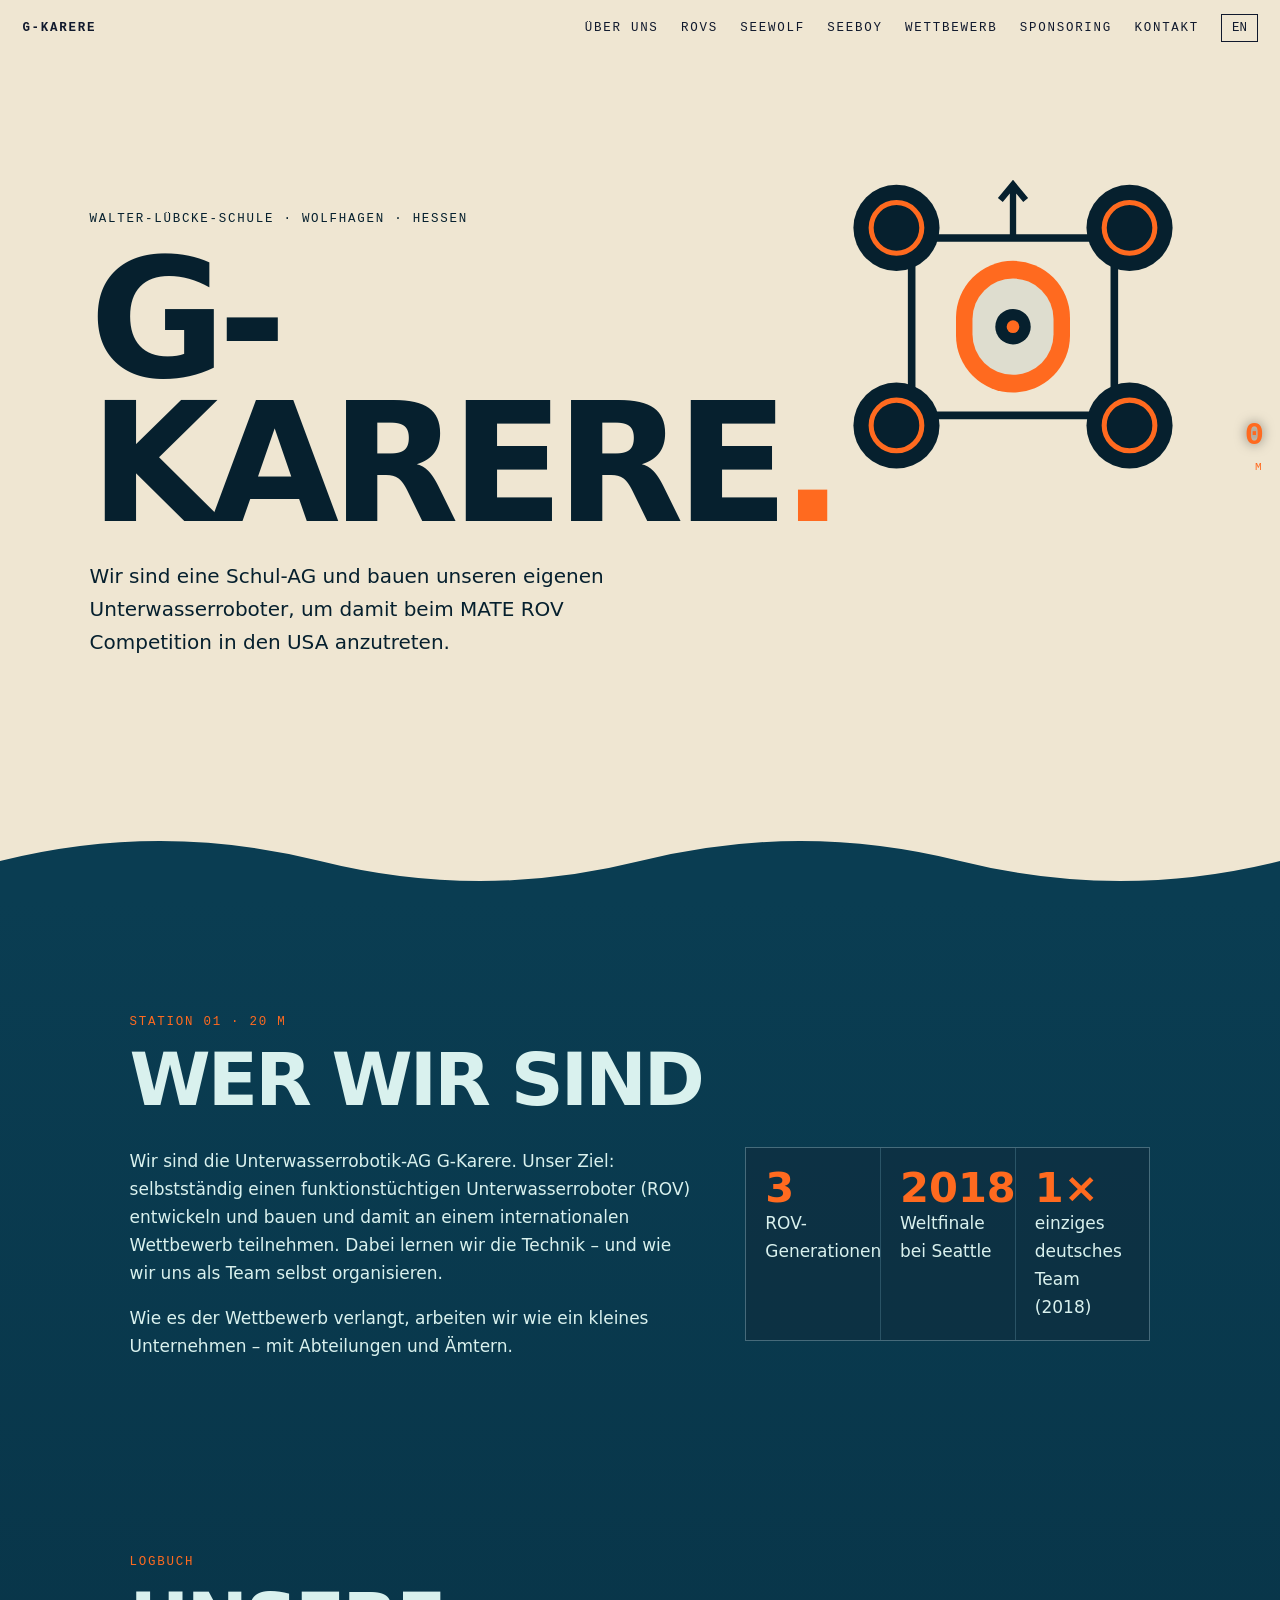
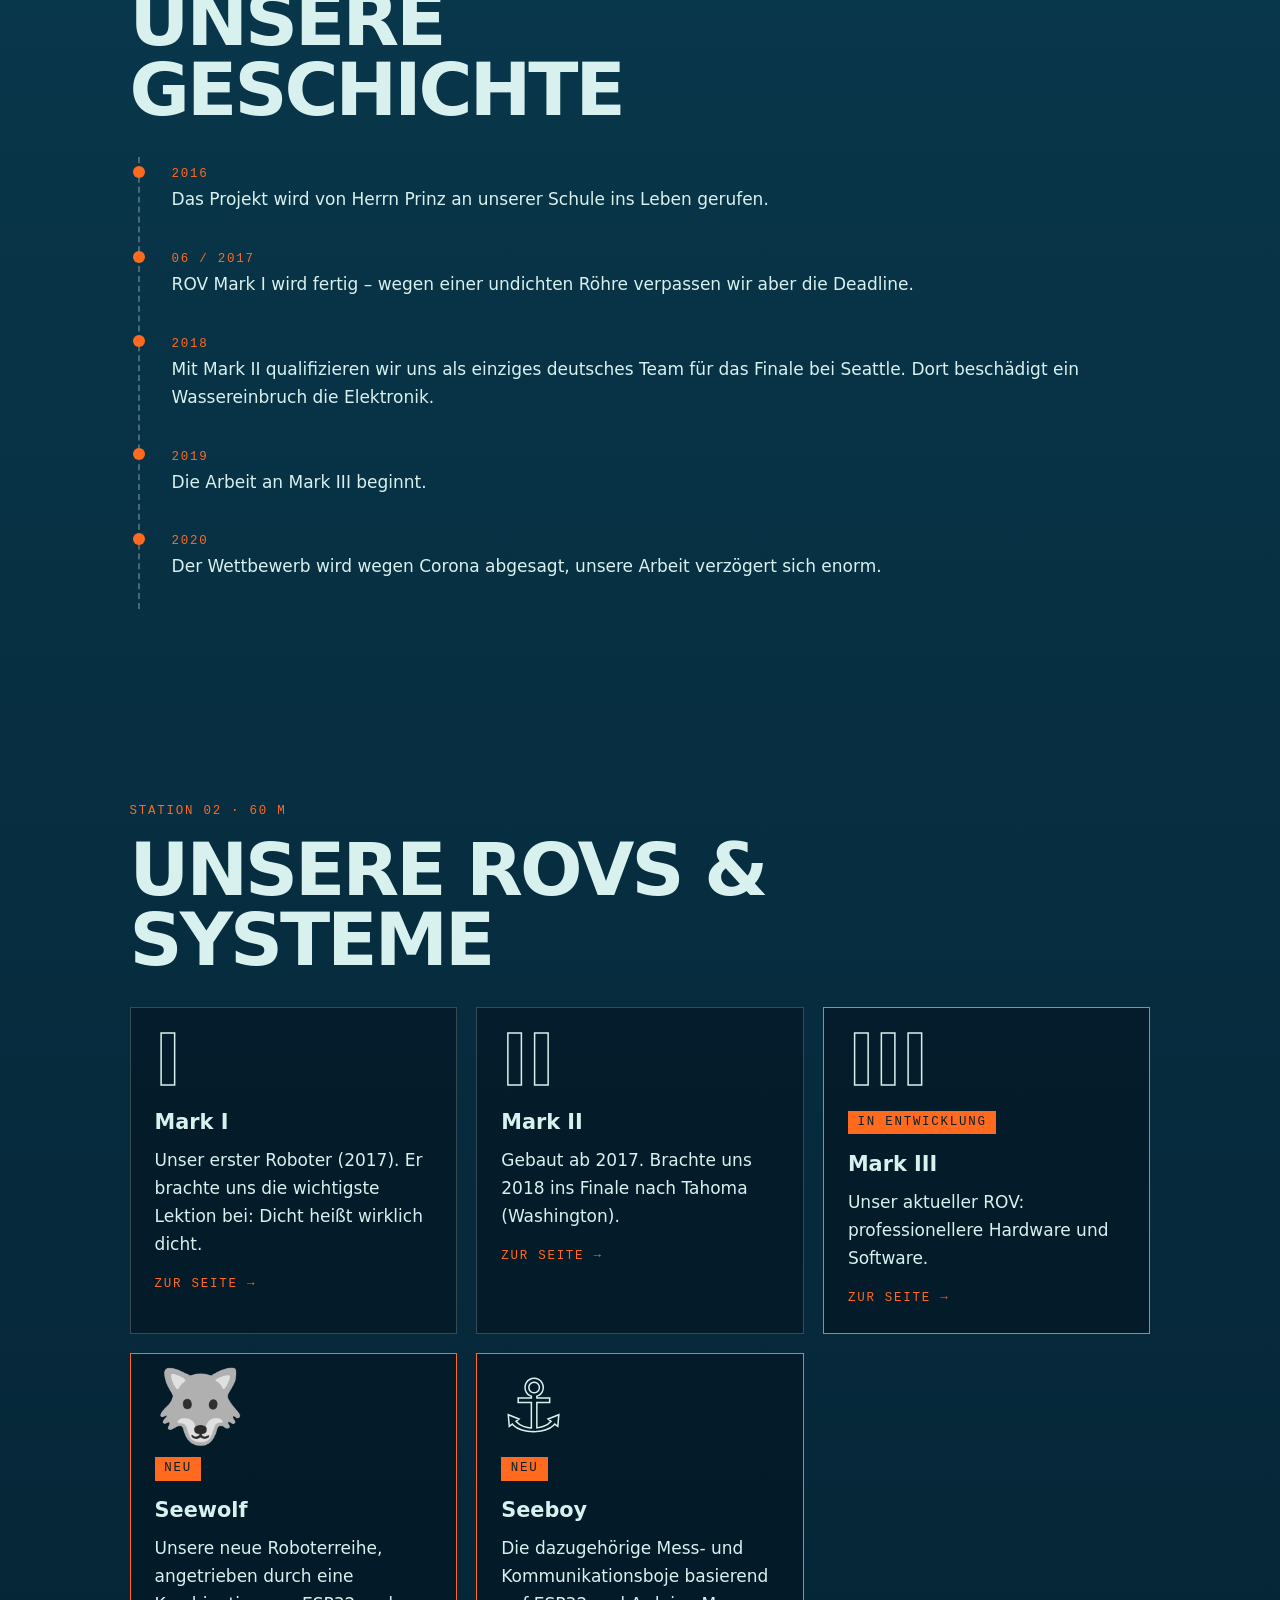
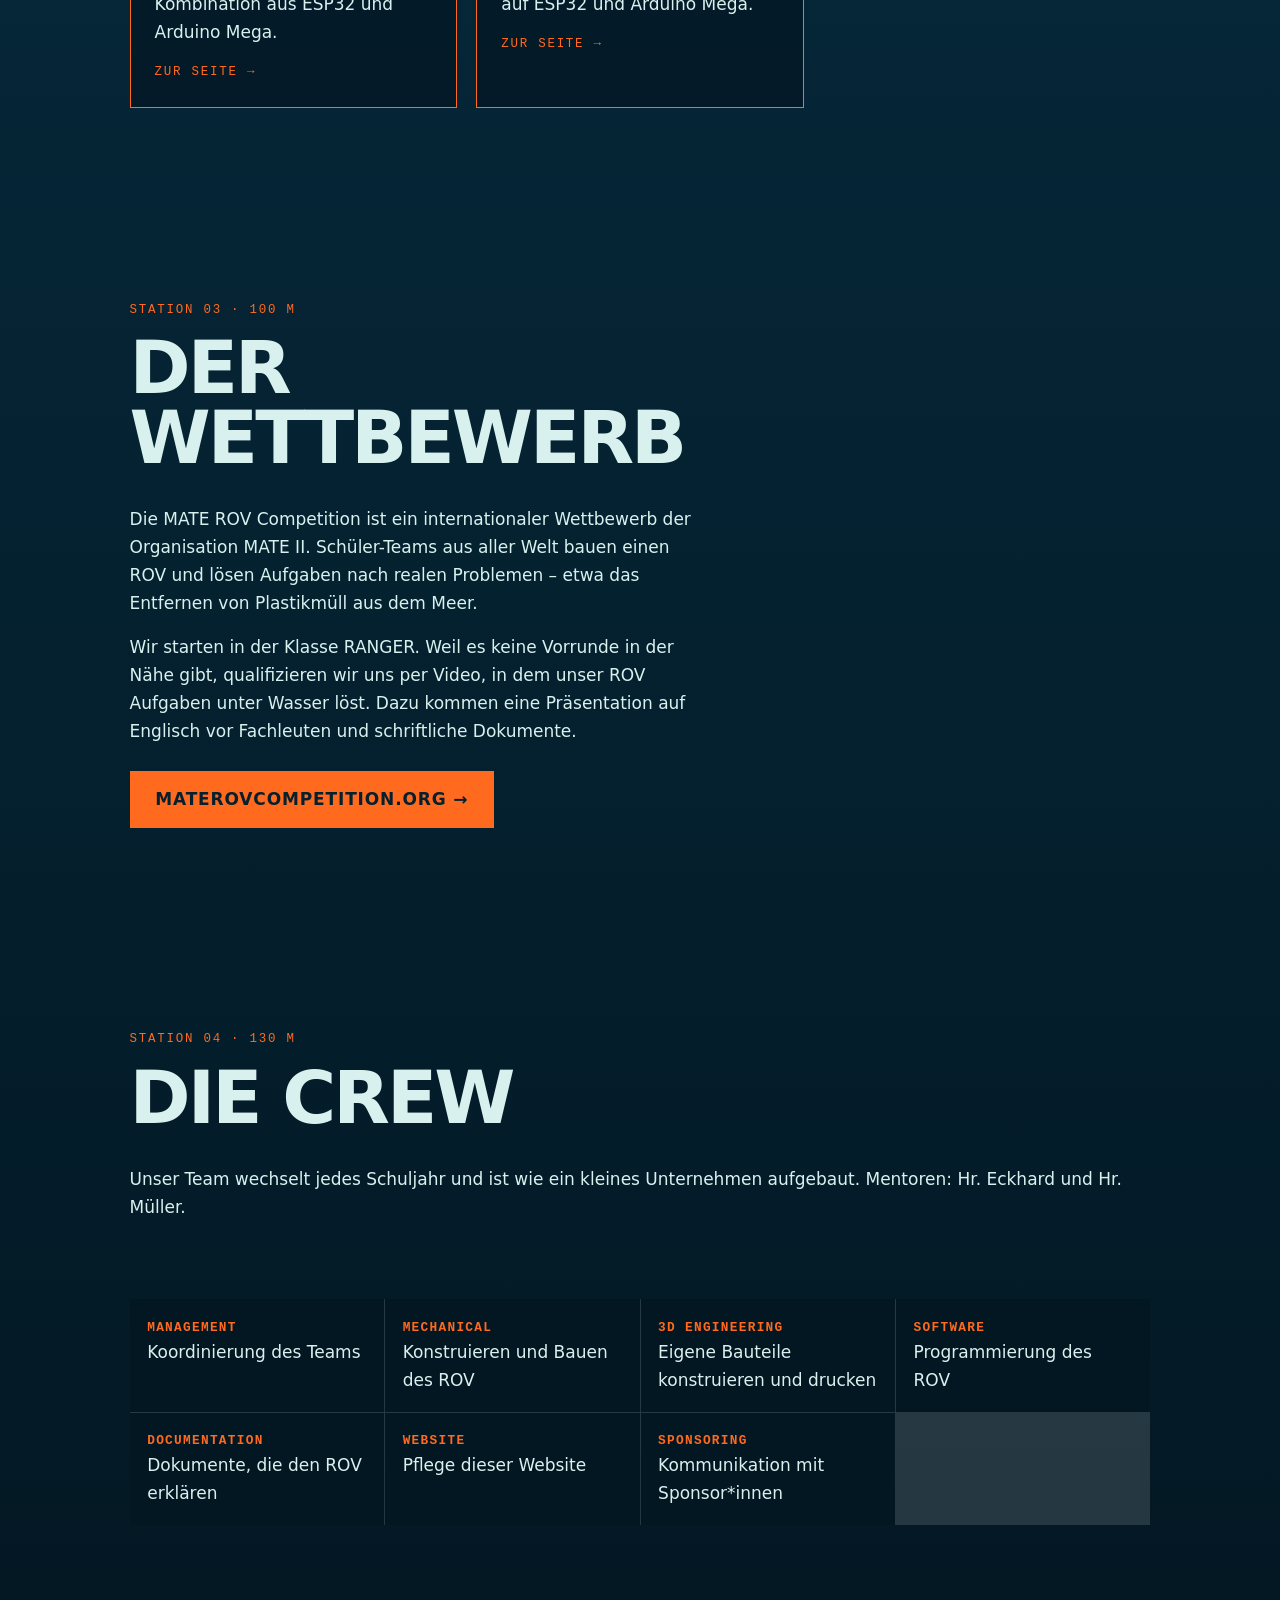
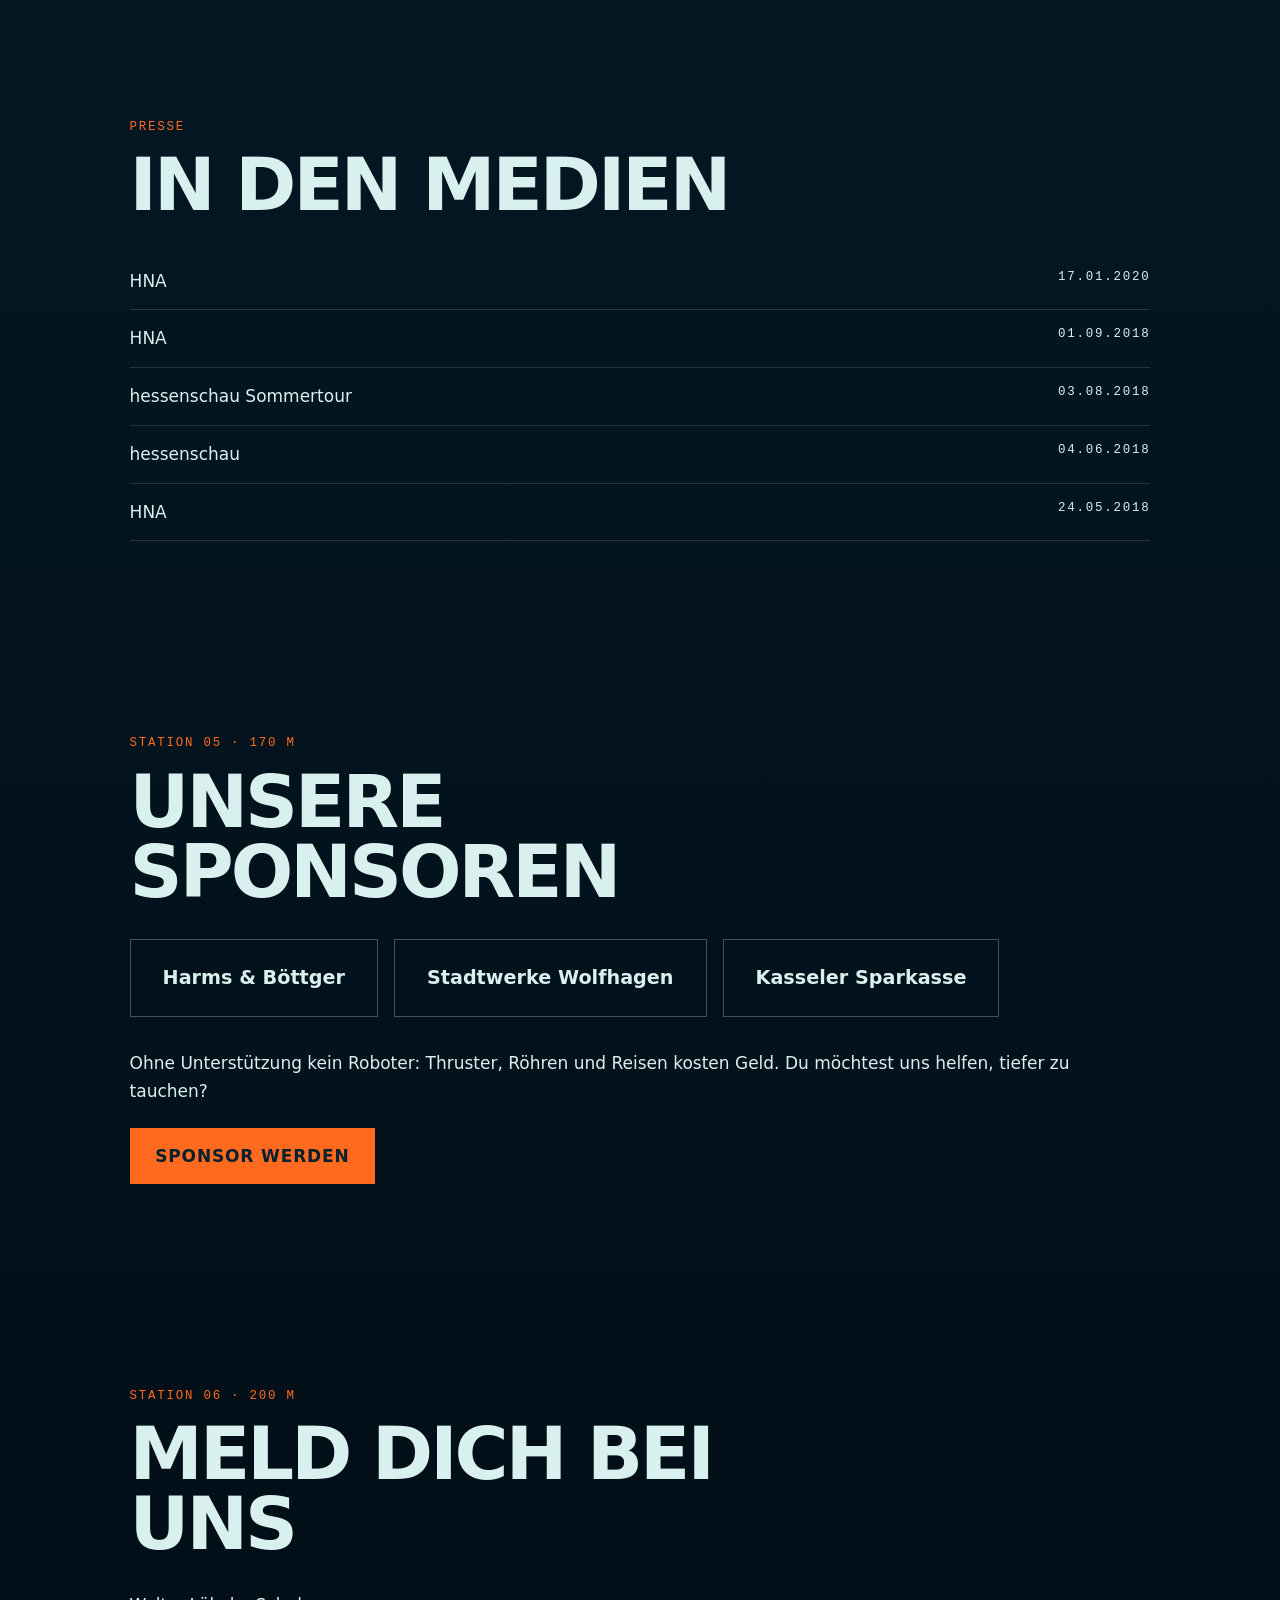
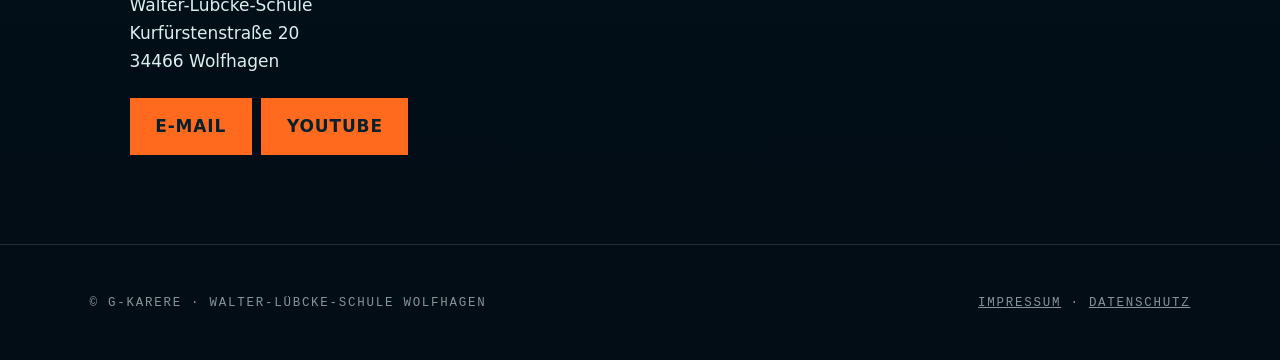
==== commit d1674531: "Update navigation and add new ROV entries" ====
--- a/index.html
+++ b/index.html
@@ -2,7 +2,7 @@
 <html lang="de"><head><meta charset="utf-8"><meta name="viewport" content="width=device-width,initial-scale=1">
 <title>Start – G-Karere Unterwasserrobotik</title><meta name="description" content="Schüler*innen der Walter-Lübcke-Schule Wolfhagen bauen einen Unterwasserroboter für die MATE ROV Competition in den USA."><link rel="stylesheet" href="style.css"></head>
 <body>
-<nav class="mono"><a class="lg" href="index.html#top">G-KARERE</a><a href="index.html#about" data-en="About">Über uns</a><a href="index.html#rovs">ROVs</a><a href="index.html#comp" data-en="Competition">Wettbewerb</a><a href="index.html#sponsors">Sponsoring</a><a href="index.html#contact" data-en="Contact">Kontakt</a><button id="lang" aria-label="Language">EN</button></nav>
+<nav class="mono"><a class="lg" href="index.html#top">G-KARERE</a><a href="index.html#about" data-en="About">Über uns</a><a href="index.html#rovs">ROVs</a><a href="seewolf.html">Seewolf</a><a href="seeboy.html">Seeboy</a><a href="index.html#comp" data-en="Competition">Wettbewerb</a><a href="index.html#sponsors">Sponsoring</a><a href="index.html#contact" data-en="Contact">Kontakt</a><button id="lang" aria-label="Language">EN</button></nav>
 <div id="gauge" aria-hidden="true"><b id="depth">0</b><span>M</span></div>
 <header class="hero" id="top"><i class="ring"></i><i class="ring"></i><i class="ring"></i><svg class="rov" viewBox="0 0 300 260" aria-label="ROV"><rect x="70" y="60" width="160" height="140" rx="18" fill="none" stroke="#06202e" stroke-width="6"/><rect x="105" y="78" width="90" height="104" rx="45" fill="#ff6a1f"/><rect x="118" y="92" width="64" height="76" rx="32" fill="#d9f1ee" opacity=".85"/><circle cx="150" cy="130" r="14" fill="#06202e"/><circle cx="150" cy="130" r="5" fill="#ff6a1f"/><g fill="#06202e"><circle cx="58" cy="52" r="34"/><circle cx="242" cy="52" r="34"/><circle cx="58" cy="208" r="34"/><circle cx="242" cy="208" r="34"/></g><g fill="none" stroke="#ff6a1f" stroke-width="4"><circle cx="58" cy="52" r="20"/><circle cx="242" cy="52" r="20"/><circle cx="58" cy="208" r="20"/><circle cx="242" cy="208" r="20"/></g><path d="M150 60V20M140 30l10-12 10 12" stroke="#06202e" stroke-width="5" fill="none"/></svg>
 <span class="mono">Walter-Lübcke-Schule · Wolfhagen · Hessen</span><h1>G-<br>Karere<i>.</i></h1>
@@ -10,10 +10,14 @@
 <main><section id=about class="rv"><span class="st mono">Station 01 · 20 m</span><h2 data-en="Who we are">Wer wir sind</h2>
 <div class="two"><div><p data-en="We are the underwater robotics club G-Karere. Our goal: to independently design and build a working underwater robot (ROV) and take it to an international competition. We learn the technology and how to organise ourselves as a team.">Wir sind die Unterwasserrobotik-AG G-Karere. Unser Ziel: selbstständig einen funktionstüchtigen Unterwasserroboter (ROV) entwickeln und bauen und damit an einem internationalen Wettbewerb teilnehmen. Dabei lernen wir die Technik – und wie wir uns als Team selbst organisieren.</p>
 <p data-en="Like the competition demands, we run like a small company, with departments and roles.">Wie es der Wettbewerb verlangt, arbeiten wir wie ein kleines Unternehmen – mit Abteilungen und Ämtern.</p></div>
-<div class="stats"><div><b>3</b><span data-en="ROV generations">ROV-Generationen</span></div><div><b>2018</b><span data-en="World finals, Seattle area">Weltfinale bei Seattle</span></div><div><b>1×</b><span data-en="the only German team (2018)">einziges deutsches Team (2018)</span></div></div></div></section><section class="rv"><span class="st mono" data-en="Log">Logbuch</span><h2 data-en="Our history">Unsere Geschichte</h2><div class="tl"><div><span class="mono">2016</span><p data-en="Project founded at our school by Mr. Prinz.">Das Projekt wird von Herrn Prinz an unserer Schule ins Leben gerufen.</p></div><div><span class="mono">06 / 2017</span><p data-en="ROV Mark I is finished, but a leaking tube makes us miss the deadline.">ROV Mark I wird fertig – wegen einer undichten Röhre verpassen wir aber die Deadline.</p></div><div><span class="mono">2018</span><p data-en="With Mark II we qualify as the only German team for the international finals near Seattle. A leak damages the electronics there.">Mit Mark II qualifizieren wir uns als einziges deutsches Team für das Finale bei Seattle. Dort beschädigt ein Wassereinbruch die Elektronik.</p></div><div><span class="mono">2019</span><p data-en="Work on Mark III begins.">Die Arbeit an Mark III beginnt.</p></div><div><span class="mono">2020</span><p data-en="The competition is cancelled because of the pandemic and our work slows down.">Der Wettbewerb wird wegen Corona abgesagt, unsere Arbeit verzögert sich enorm.</p></div></div></section><section id=rovs class="rv"><span class="st mono">Station 02 · 60 m</span><h2 data-en="Our ROVs">Unsere ROVs</h2>
-<div class="cards"><a class="card" href="rov-mark-1.html"><span class="n">I</span><h3>Mark I</h3><p data-en="Our first robot (2017). It taught us the hardest lesson: watertight really means watertight.">Unser erster Roboter (2017). Er brachte uns die wichtigste Lektion bei: Dicht heißt wirklich dicht.</p><span class="go mono" data-en="View page →">Zur Seite →</span></a>
+<div class="stats"><div><b>3</b><span data-en="ROV generations">ROV-Generationen</span></div><div><b>2018</b><span data-en="World finals, Seattle area">Weltfinale bei Seattle</span></div><div><b>1×</b><span data-en="the only German team (2018)">einziges deutsches Team (2018)</span></div></div></div></section><section class="rv"><span class="st mono" data-en="Log">Logbuch</span><h2 data-en="Our history">Unsere Geschichte</h2><div class="tl"><div><span class="mono">2016</span><p data-en="Project founded at our school by Mr. Prinz.">Das Projekt wird von Herrn Prinz an unserer Schule ins Leben gerufen.</p></div><div><span class="mono">06 / 2017</span><p data-en="ROV Mark I is finished, but a leaking tube makes us miss the deadline.">ROV Mark I wird fertig – wegen einer undichten Röhre verpassen wir aber die Deadline.</p></div><div><span class="mono">2018</span><p data-en="With Mark II we qualify as the only German team for the international finals near Seattle. A leak damages the electronics there.">Mit Mark II qualifizieren wir uns als einziges deutsches Team für das Finale bei Seattle. Dort beschädigt ein Wassereinbruch die Elektronik.</p></div><div><span class="mono">2019</span><p data-en="Work on Mark III begins.">Die Arbeit an Mark III beginnt.</p></div><div><span class="mono">2020</span><p data-en="The competition is cancelled because of the pandemic and our work slows down.">Der Wettbewerb wird wegen Corona abgesagt, unsere Arbeit verzögert sich enorm.</p></div></div></section><section id=rovs class="rv"><span class="st mono">Station 02 · 60 m</span><h2 data-en="Our ROVs & Systems">Unsere ROVs & Systeme</h2>
+<div class="cards">
+<a class="card" href="rov-mark-1.html"><span class="n">I</span><h3>Mark I</h3><p data-en="Our first robot (2017). It taught us the hardest lesson: watertight really means watertight.">Unser erster Roboter (2017). Er brachte uns die wichtigste Lektion bei: Dicht heißt wirklich dicht.</p><span class="go mono" data-en="View page →">Zur Seite →</span></a>
 <a class="card" href="rov-mark-2.html"><span class="n">II</span><h3>Mark II</h3><p data-en="Built from 2017. Took us to the 2018 finals in Tahoma, Washington.">Gebaut ab 2017. Brachte uns 2018 ins Finale nach Tahoma (Washington).</p><span class="go mono" data-en="View page →">Zur Seite →</span></a>
-<a class="card hot" href="rov-mark-3.html"><span class="n">III</span><span class="tag mono" data-en="In development">In Entwicklung</span><h3>Mark III</h3><p data-en="Our current ROV: more professional hardware and software.">Unser aktueller ROV: professionellere Hardware und Software.</p><span class="go mono" data-en="View page →">Zur Seite →</span></a></div></section><section id=comp class="rv"><span class="st mono">Station 03 · 100 m</span><h2 data-en="The competition">Der Wettbewerb</h2>
+<a class="card hot" href="rov-mark-3.html"><span class="n">III</span><span class="tag mono" data-en="In development">In Entwicklung</span><h3>Mark III</h3><p data-en="Our current ROV: more professional hardware and software.">Unser aktueller ROV: professionellere Hardware und Software.</p><span class="go mono" data-en="View page →">Zur Seite →</span></a>
+<a class="card hot" href="seewolf.html"><span class="n">🐺</span><span class="tag mono">Neu</span><h3>Seewolf</h3><p>Unsere neue Roboterreihe, angetrieben durch eine Kombination aus ESP32 und Arduino Mega.</p><span class="go mono">Zur Seite →</span></a>
+<a class="card hot" href="seeboy.html"><span class="n">⚓</span><span class="tag mono">Neu</span><h3>Seeboy</h3><p>Die dazugehörige Mess- und Kommunikationsboje basierend auf ESP32 und Arduino Mega.</p><span class="go mono">Zur Seite →</span></a>
+</div></section><section id=comp class="rv"><span class="st mono">Station 03 · 100 m</span><h2 data-en="The competition">Der Wettbewerb</h2>
 <div class="two"><div><p data-en="The MATE ROV Competition is an international contest by MATE II. Student teams from all over the world build an ROV and solve missions based on real-world problems, such as removing plastic waste from the sea.">Die MATE ROV Competition ist ein internationaler Wettbewerb der Organisation MATE II. Schüler-Teams aus aller Welt bauen einen ROV und lösen Aufgaben nach realen Problemen – etwa das Entfernen von Plastikmüll aus dem Meer.</p>
 <p data-en="We compete in the RANGER class. Since there is no regional round nearby, we qualify by sending in a video of our ROV solving tasks underwater. Teams also present in English to experts and hand in technical documents.">Wir starten in der Klasse RANGER. Weil es keine Vorrunde in der Nähe gibt, qualifizieren wir uns per Video, in dem unser ROV Aufgaben unter Wasser löst. Dazu kommen eine Präsentation auf Englisch vor Fachleuten und schriftliche Dokumente.</p>
 <p style="margin-top:1.6rem"><a class="btn" href="https://www.materovcompetition.org/" target="_blank" rel="noopener">materovcompetition.org →</a></p></div>
@@ -27,4 +31,3 @@
 <p style="margin-top:1.4rem"><a class="btn" href="#contact" data-en="Become a sponsor">Sponsor werden</a></p></section><section id=contact class="rv"><span class="st mono">Station 06 · 200 m</span><h2 data-en="Get in touch">Meld dich bei uns</h2>
 <p>Walter-Lübcke-Schule<br>Kurfürstenstraße 20<br>34466 Wolfhagen</p><p style="margin-top:1.4rem"><a class="btn" href="mailto:DEINE-ADRESSE@BEISPIEL.DE">E-Mail</a><a class="btn" href="https://www.youtube.com/channel/UCu65_iAXrEefW-L_GRDL5ug" target="_blank" rel="noopener">YouTube</a></p></section></main>
 <footer class="mono"><span>© G-Karere · Walter-Lübcke-Schule Wolfhagen</span><span><a href="impressum.html">Impressum</a> · <a href="datenschutz.html" data-en="Privacy">Datenschutz</a></span></footer>
-<script src="app.js"></script></body></html>
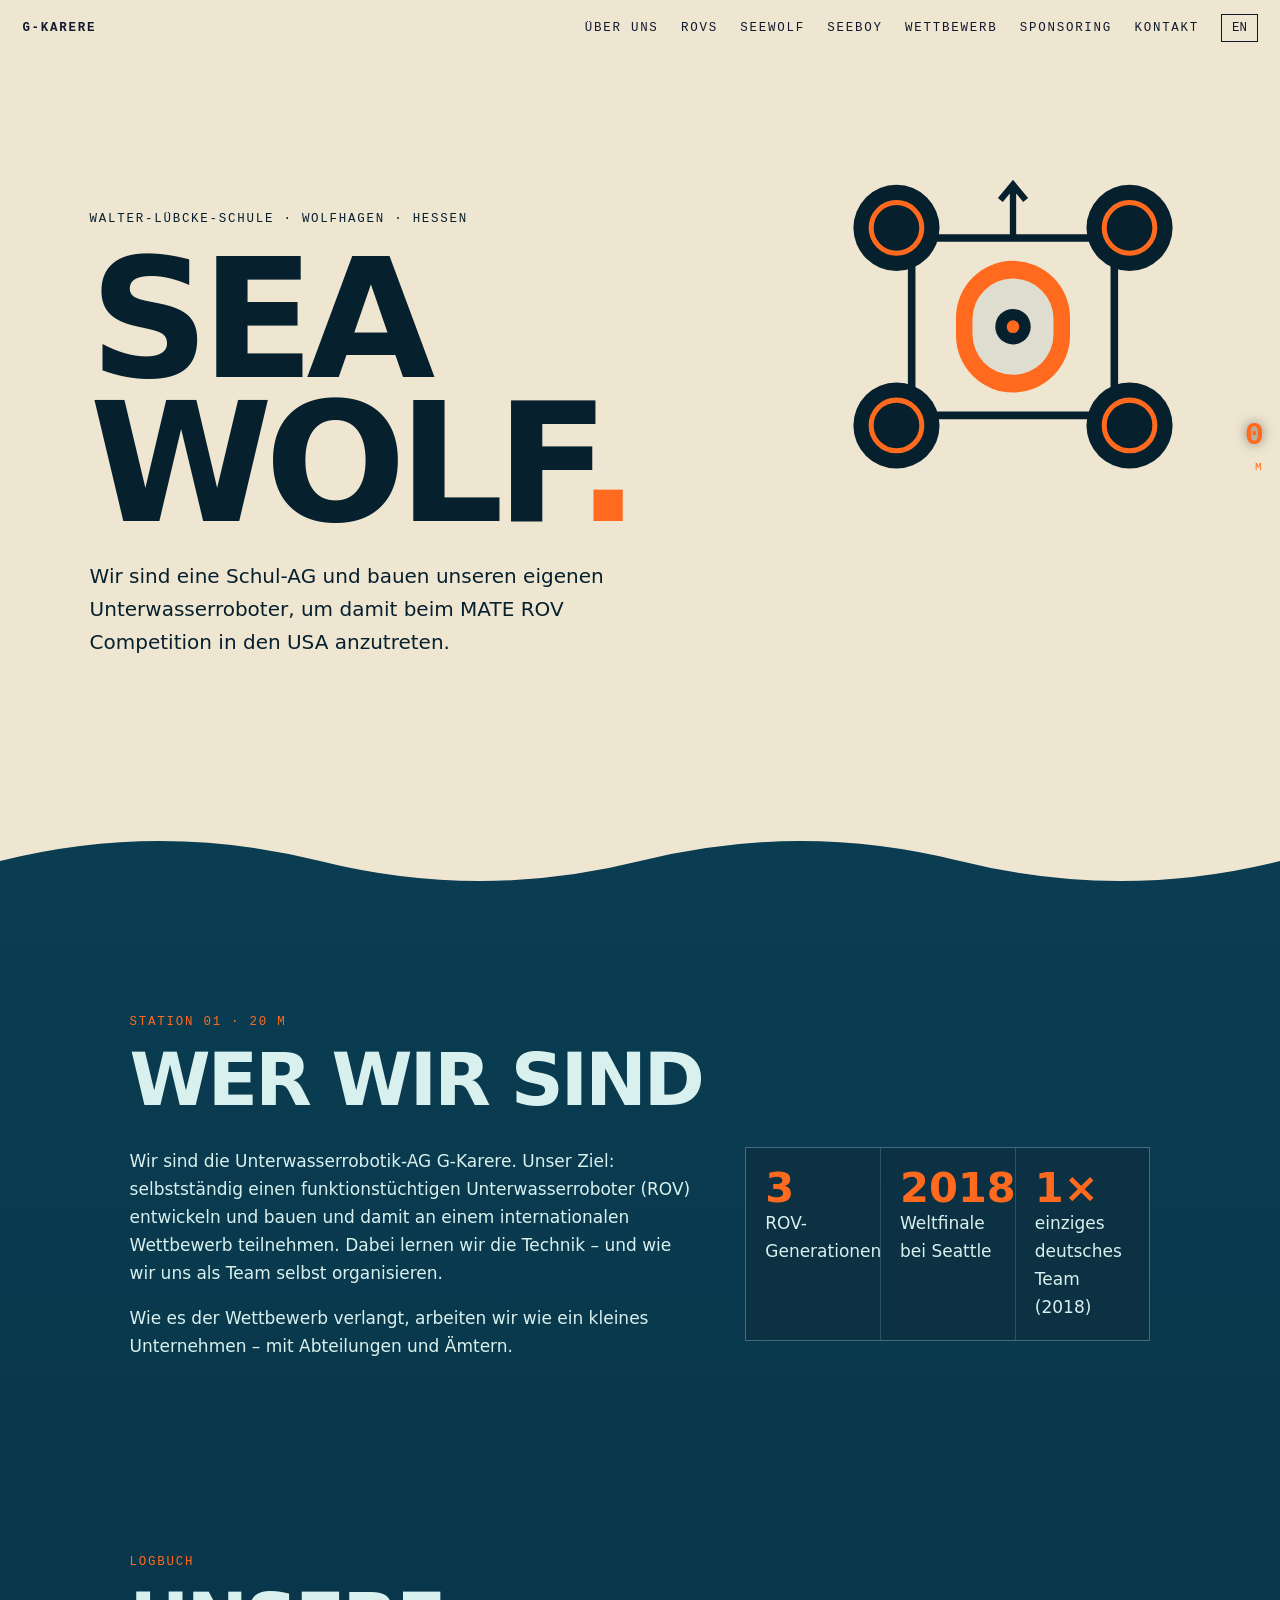
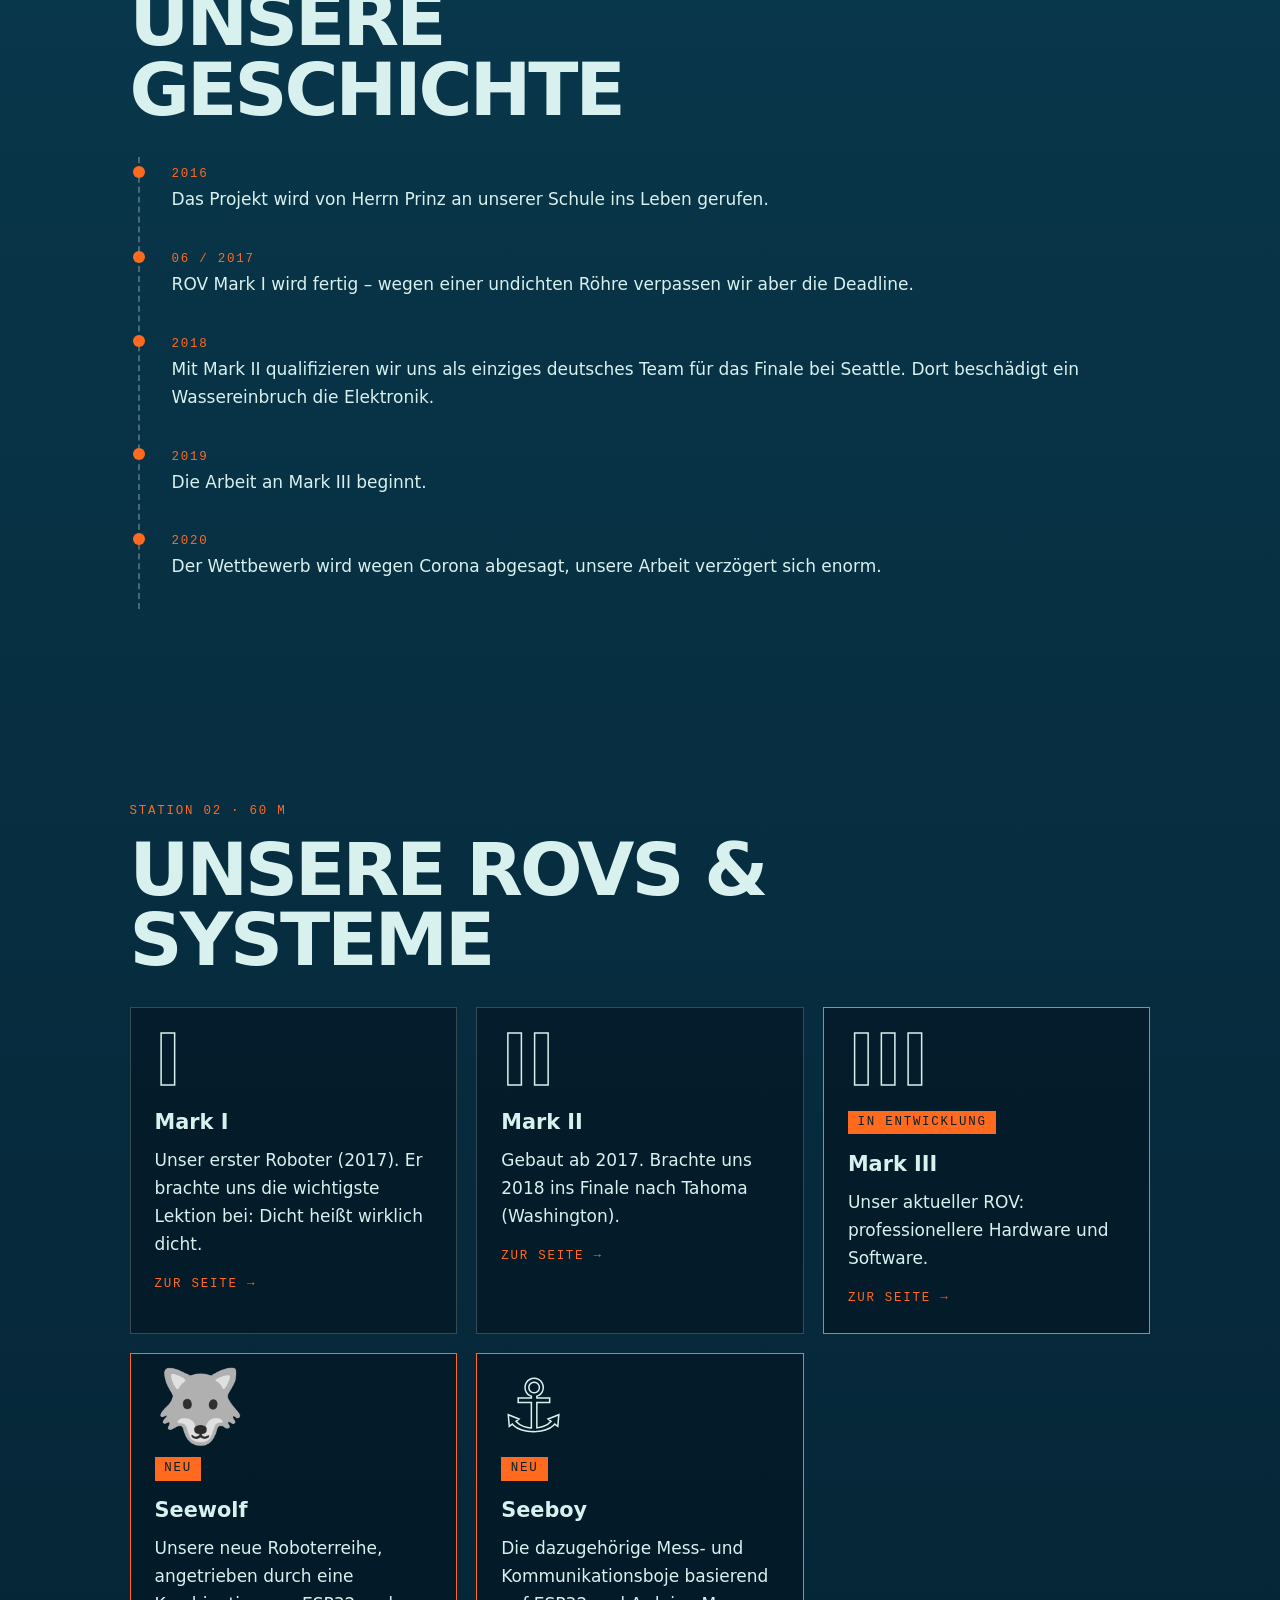
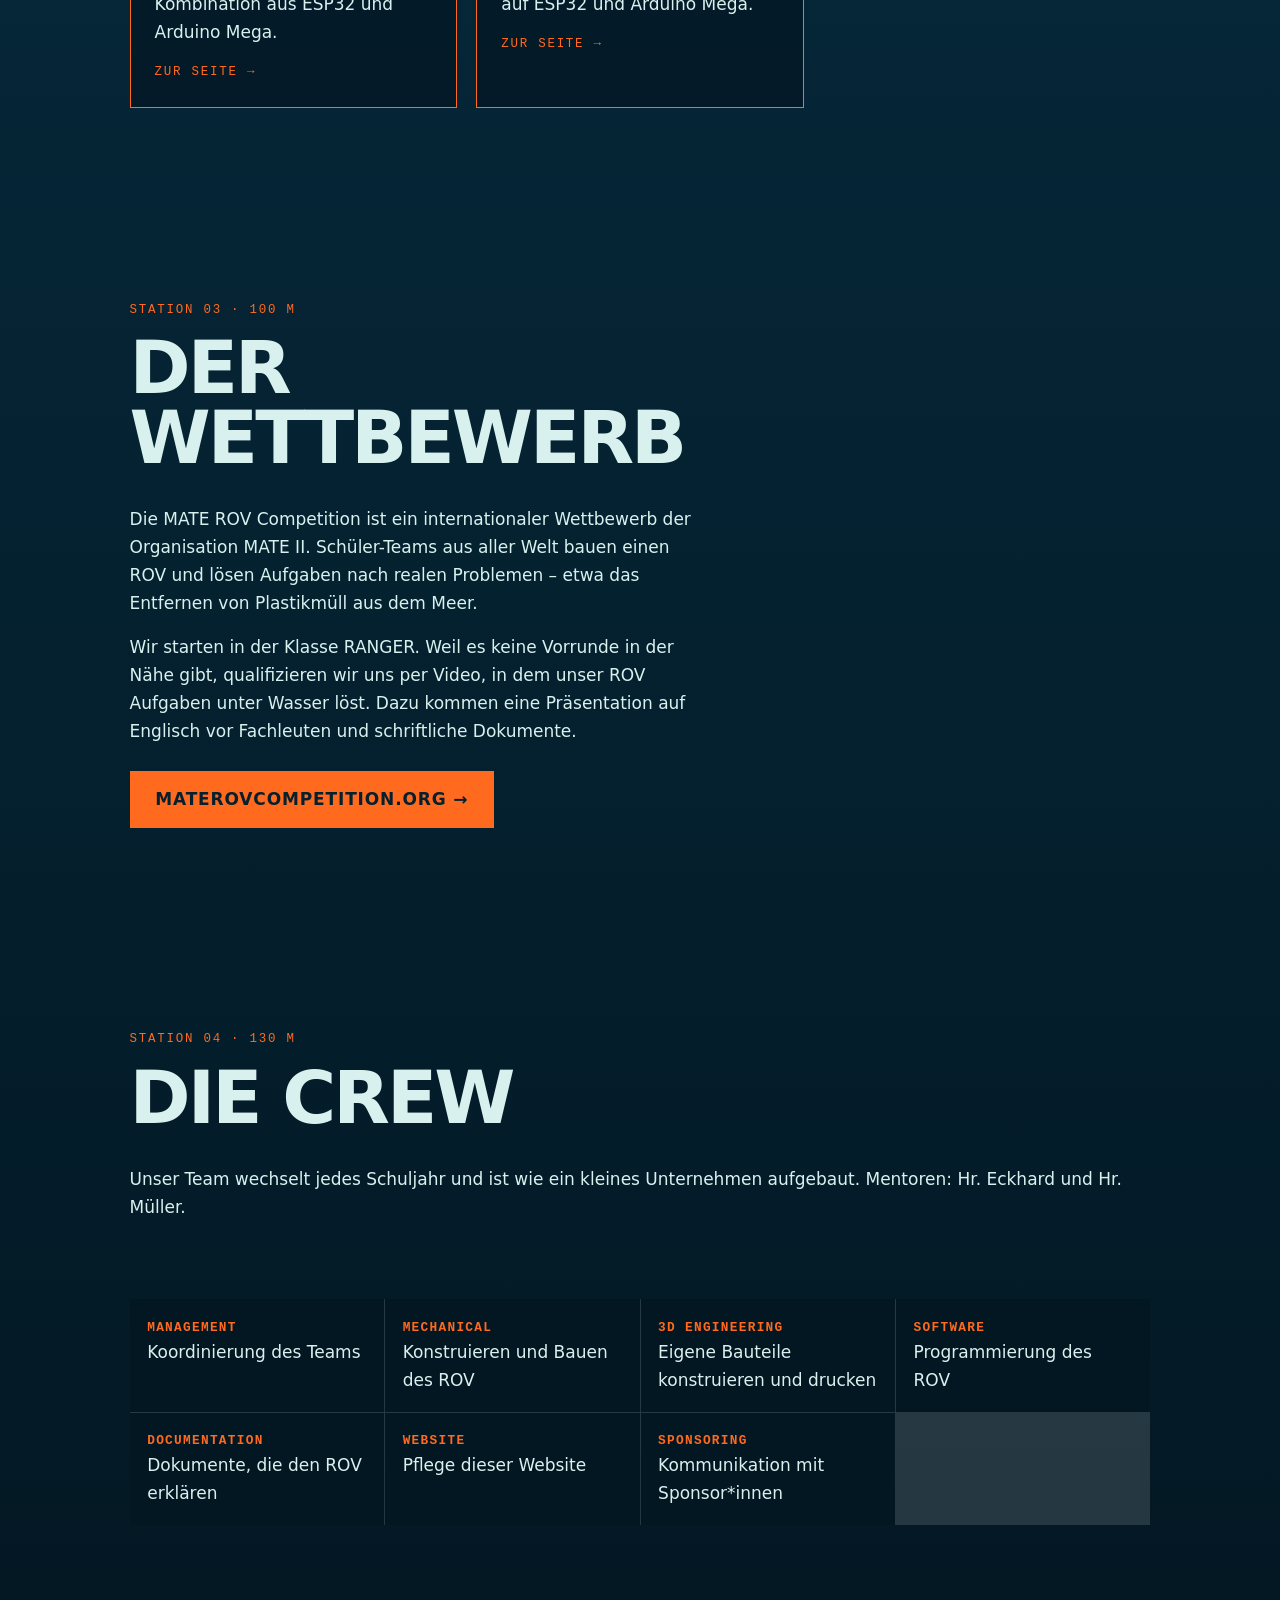
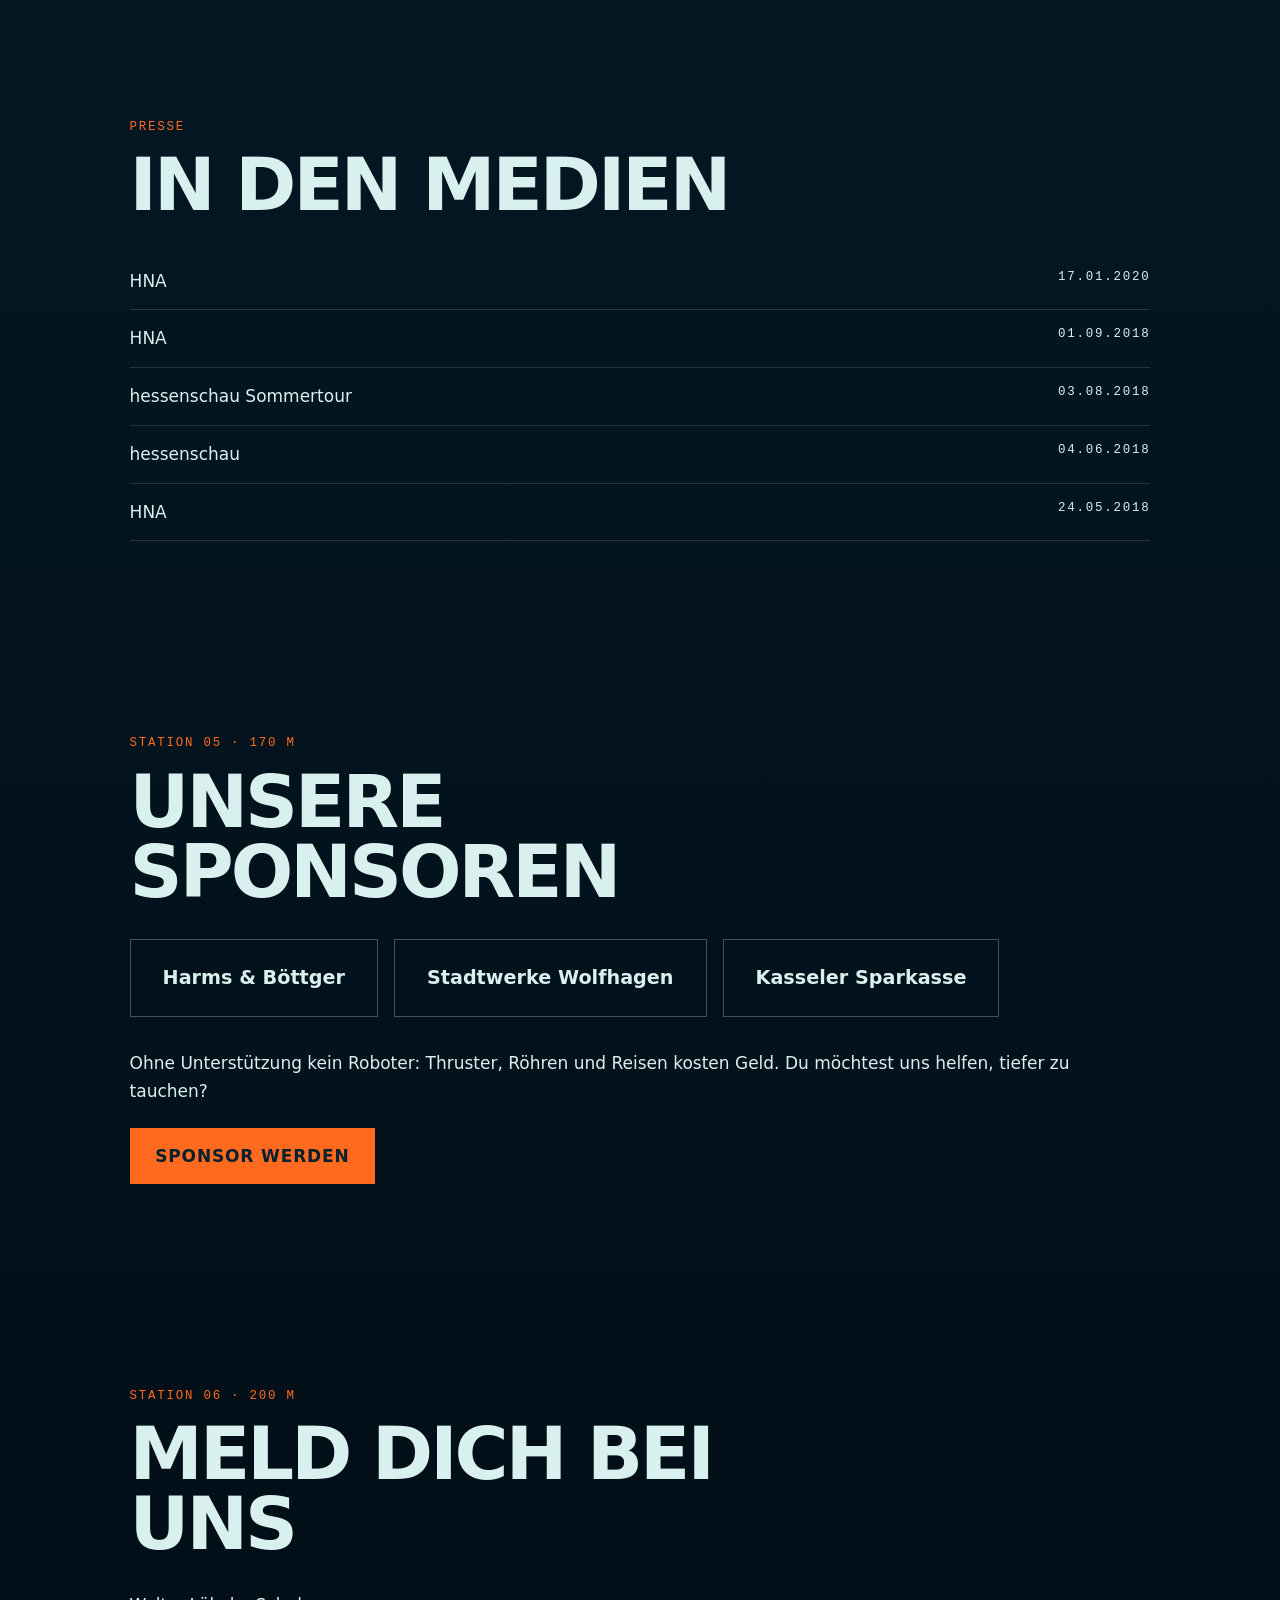
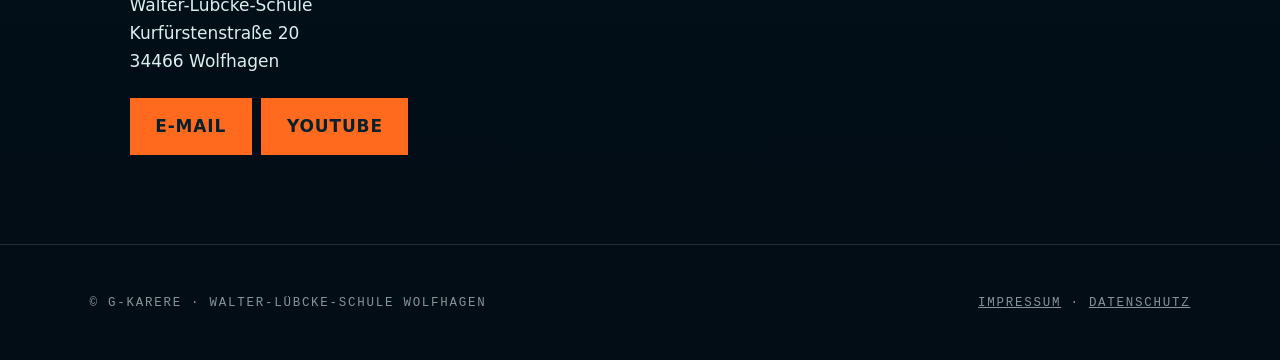
==== commit 2ec212b9: "Refactor HTML structure and content" ====
--- a/index.html
+++ b/index.html
@@ -1,11 +1,26 @@
 <!DOCTYPE html>
-<html lang="de"><head><meta charset="utf-8"><meta name="viewport" content="width=device-width,initial-scale=1">
-<title>Start – G-Karere Unterwasserrobotik</title><meta name="description" content="Schüler*innen der Walter-Lübcke-Schule Wolfhagen bauen einen Unterwasserroboter für die MATE ROV Competition in den USA."><link rel="stylesheet" href="style.css"></head>
+<html lang="de">
+<head>
+  <meta charset="utf-8"><meta name="viewport" content="width=device-width,initial-scale=1">
+  <title>Start – G-Karere Unterwasserrobotik</title>
+  <meta name="description" content="Schüler*innen der Walter-Lübcke-Schule Wolfhagen bauen einen Unterwasserroboter für die MATE ROV Competition in den USA.">
+  <link rel="stylesheet" href="style.css">
+</head>
 <body>
-<nav class="mono"><a class="lg" href="index.html#top">G-KARERE</a><a href="index.html#about" data-en="About">Über uns</a><a href="index.html#rovs">ROVs</a><a href="seewolf.html">Seewolf</a><a href="seeboy.html">Seeboy</a><a href="index.html#comp" data-en="Competition">Wettbewerb</a><a href="index.html#sponsors">Sponsoring</a><a href="index.html#contact" data-en="Contact">Kontakt</a><button id="lang" aria-label="Language">EN</button></nav>
+  <nav class="mono">
+    <a class="lg" href="index.html#top">G-KARERE</a>
+    <a href="index.html#about" data-en="About">Über uns</a>
+    <a href="index.html#rovs">ROVs</a>
+    <a href="seewolf.html">Seewolf</a>
+    <a href="seeboy.html">Seeboy</a>
+    <a href="index.html#comp" data-en="Competition">Wettbewerb</a>
+    <a href="index.html#sponsors">Sponsoring</a>
+    <a href="index.html#contact" data-en="Contact">Kontakt</a>
+    <button id="lang" aria-label="Language">EN</button>
+  </nav>
 <div id="gauge" aria-hidden="true"><b id="depth">0</b><span>M</span></div>
 <header class="hero" id="top"><i class="ring"></i><i class="ring"></i><i class="ring"></i><svg class="rov" viewBox="0 0 300 260" aria-label="ROV"><rect x="70" y="60" width="160" height="140" rx="18" fill="none" stroke="#06202e" stroke-width="6"/><rect x="105" y="78" width="90" height="104" rx="45" fill="#ff6a1f"/><rect x="118" y="92" width="64" height="76" rx="32" fill="#d9f1ee" opacity=".85"/><circle cx="150" cy="130" r="14" fill="#06202e"/><circle cx="150" cy="130" r="5" fill="#ff6a1f"/><g fill="#06202e"><circle cx="58" cy="52" r="34"/><circle cx="242" cy="52" r="34"/><circle cx="58" cy="208" r="34"/><circle cx="242" cy="208" r="34"/></g><g fill="none" stroke="#ff6a1f" stroke-width="4"><circle cx="58" cy="52" r="20"/><circle cx="242" cy="52" r="20"/><circle cx="58" cy="208" r="20"/><circle cx="242" cy="208" r="20"/></g><path d="M150 60V20M140 30l10-12 10 12" stroke="#06202e" stroke-width="5" fill="none"/></svg>
-<span class="mono">Walter-Lübcke-Schule · Wolfhagen · Hessen</span><h1>G-<br>Karere<i>.</i></h1>
+<span class="mono">Walter-Lübcke-Schule · Wolfhagen · Hessen</span><h1>Sea<br>wolf<i>.</i></h1>
 <p class="sub" data-en="We are a school team building our own underwater robot to compete at the MATE ROV Competition in the USA.">Wir sind eine Schul-AG und bauen unseren eigenen Unterwasserroboter, um damit beim MATE ROV Competition in den USA anzutreten.</p><svg class="wave" viewBox="0 0 1200 80" preserveAspectRatio="none"><path d="M0 40Q150 0 300 40T600 40T900 40T1200 40V80H0Z" fill="#0a3d52"/></svg></header>
 <main><section id=about class="rv"><span class="st mono">Station 01 · 20 m</span><h2 data-en="Who we are">Wer wir sind</h2>
 <div class="two"><div><p data-en="We are the underwater robotics club G-Karere. Our goal: to independently design and build a working underwater robot (ROV) and take it to an international competition. We learn the technology and how to organise ourselves as a team.">Wir sind die Unterwasserrobotik-AG G-Karere. Unser Ziel: selbstständig einen funktionstüchtigen Unterwasserroboter (ROV) entwickeln und bauen und damit an einem internationalen Wettbewerb teilnehmen. Dabei lernen wir die Technik – und wie wir uns als Team selbst organisieren.</p>
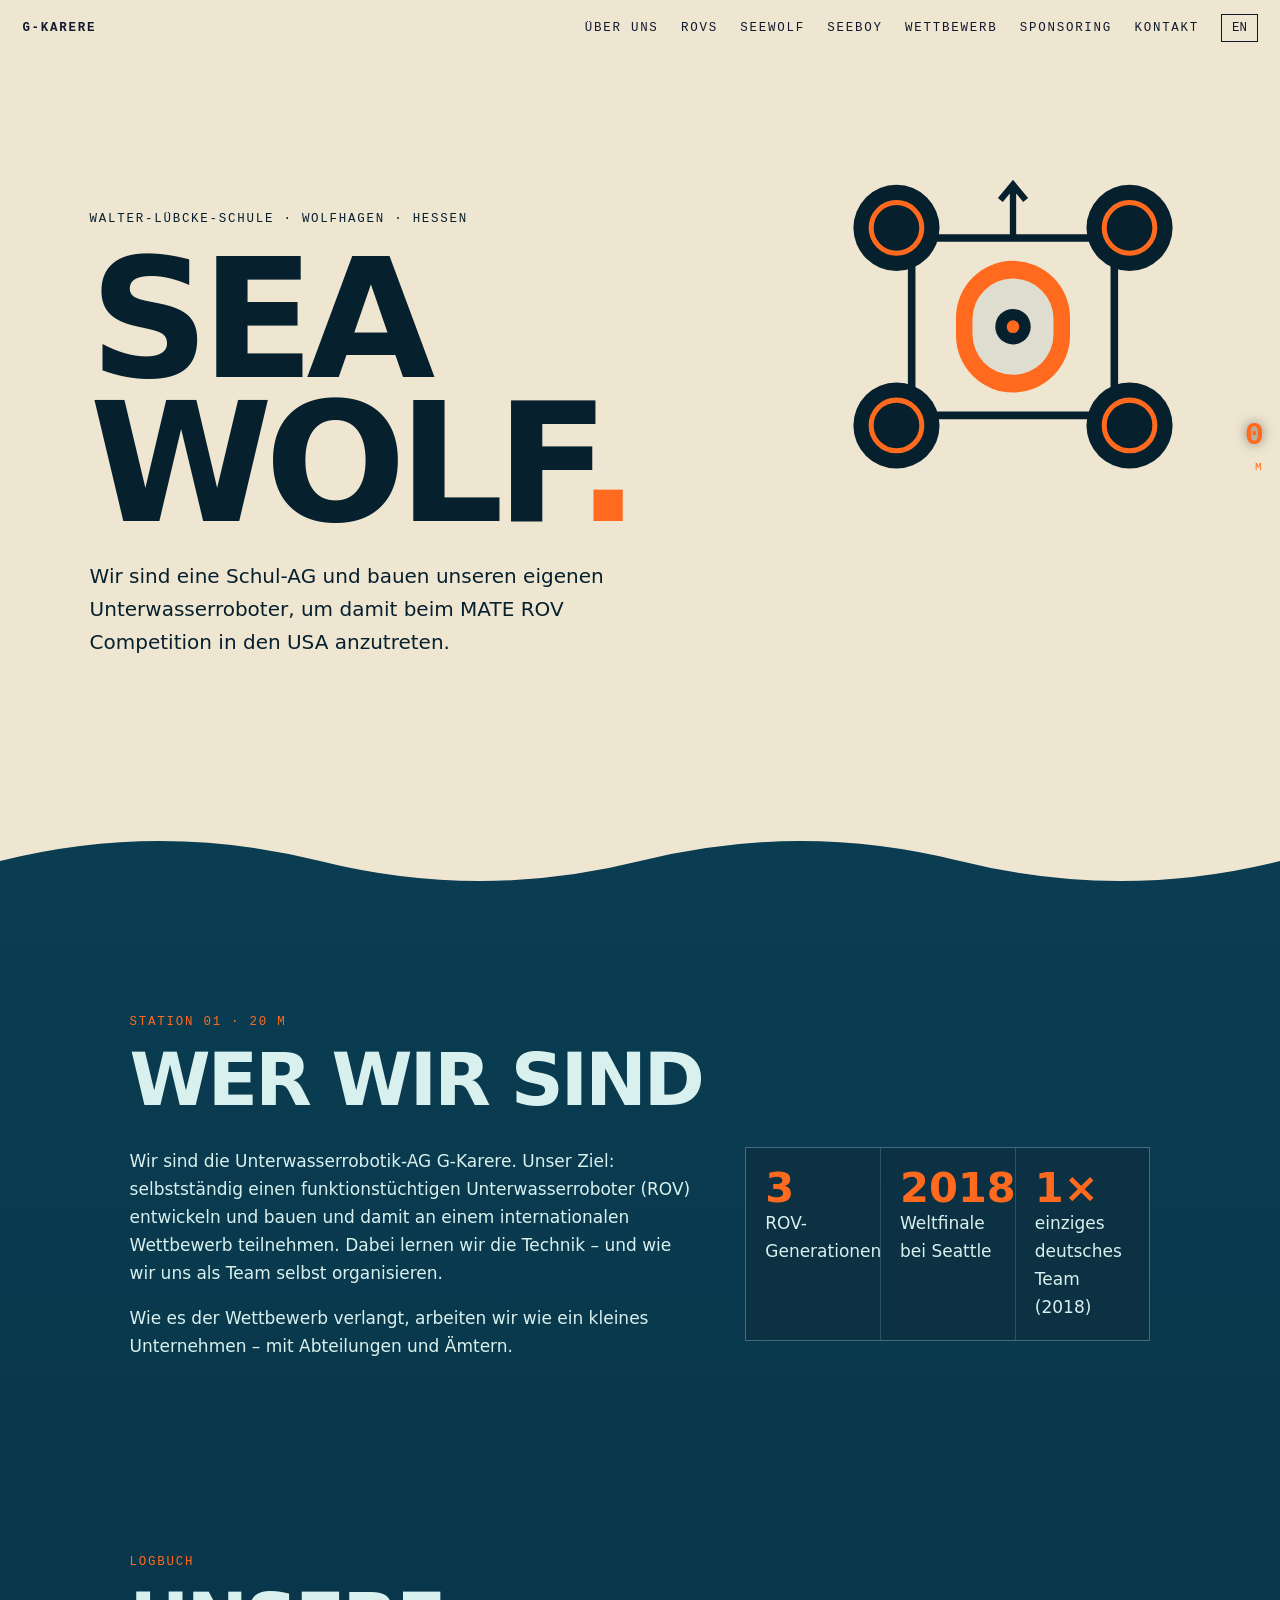
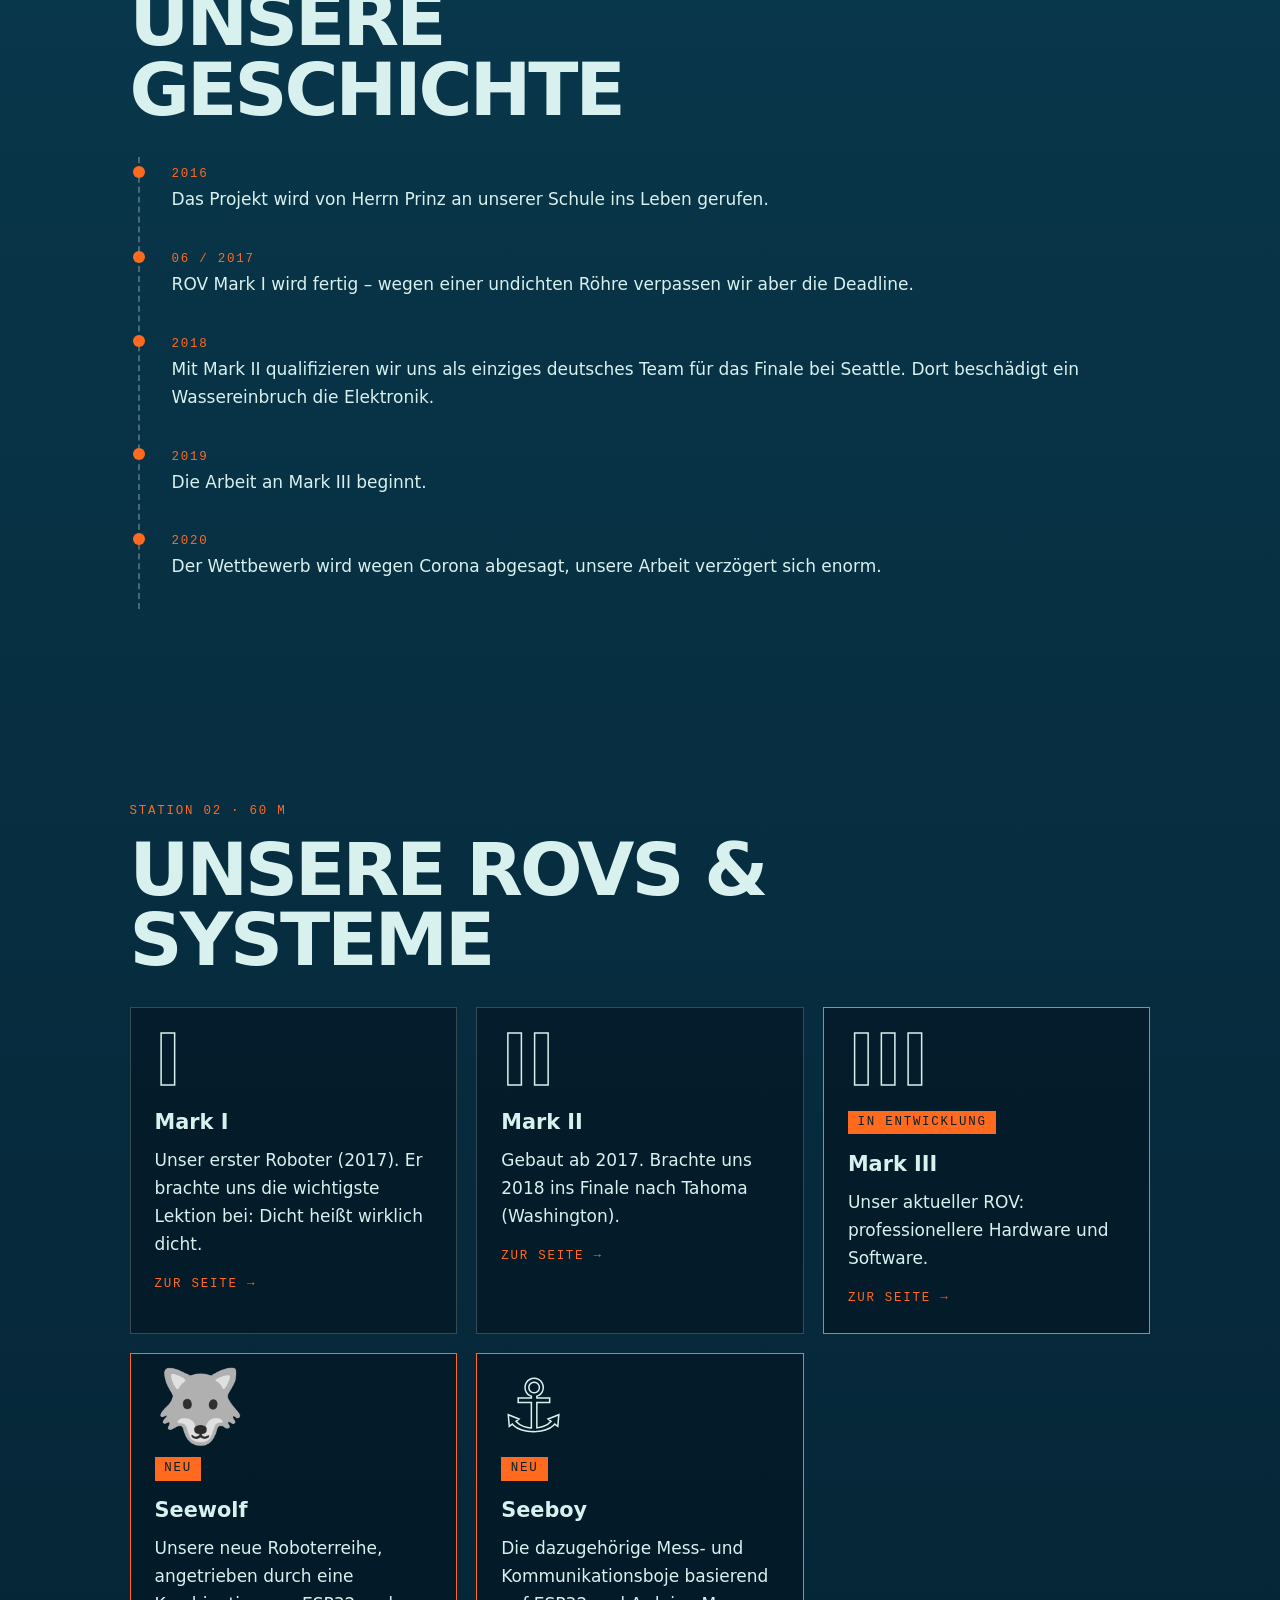
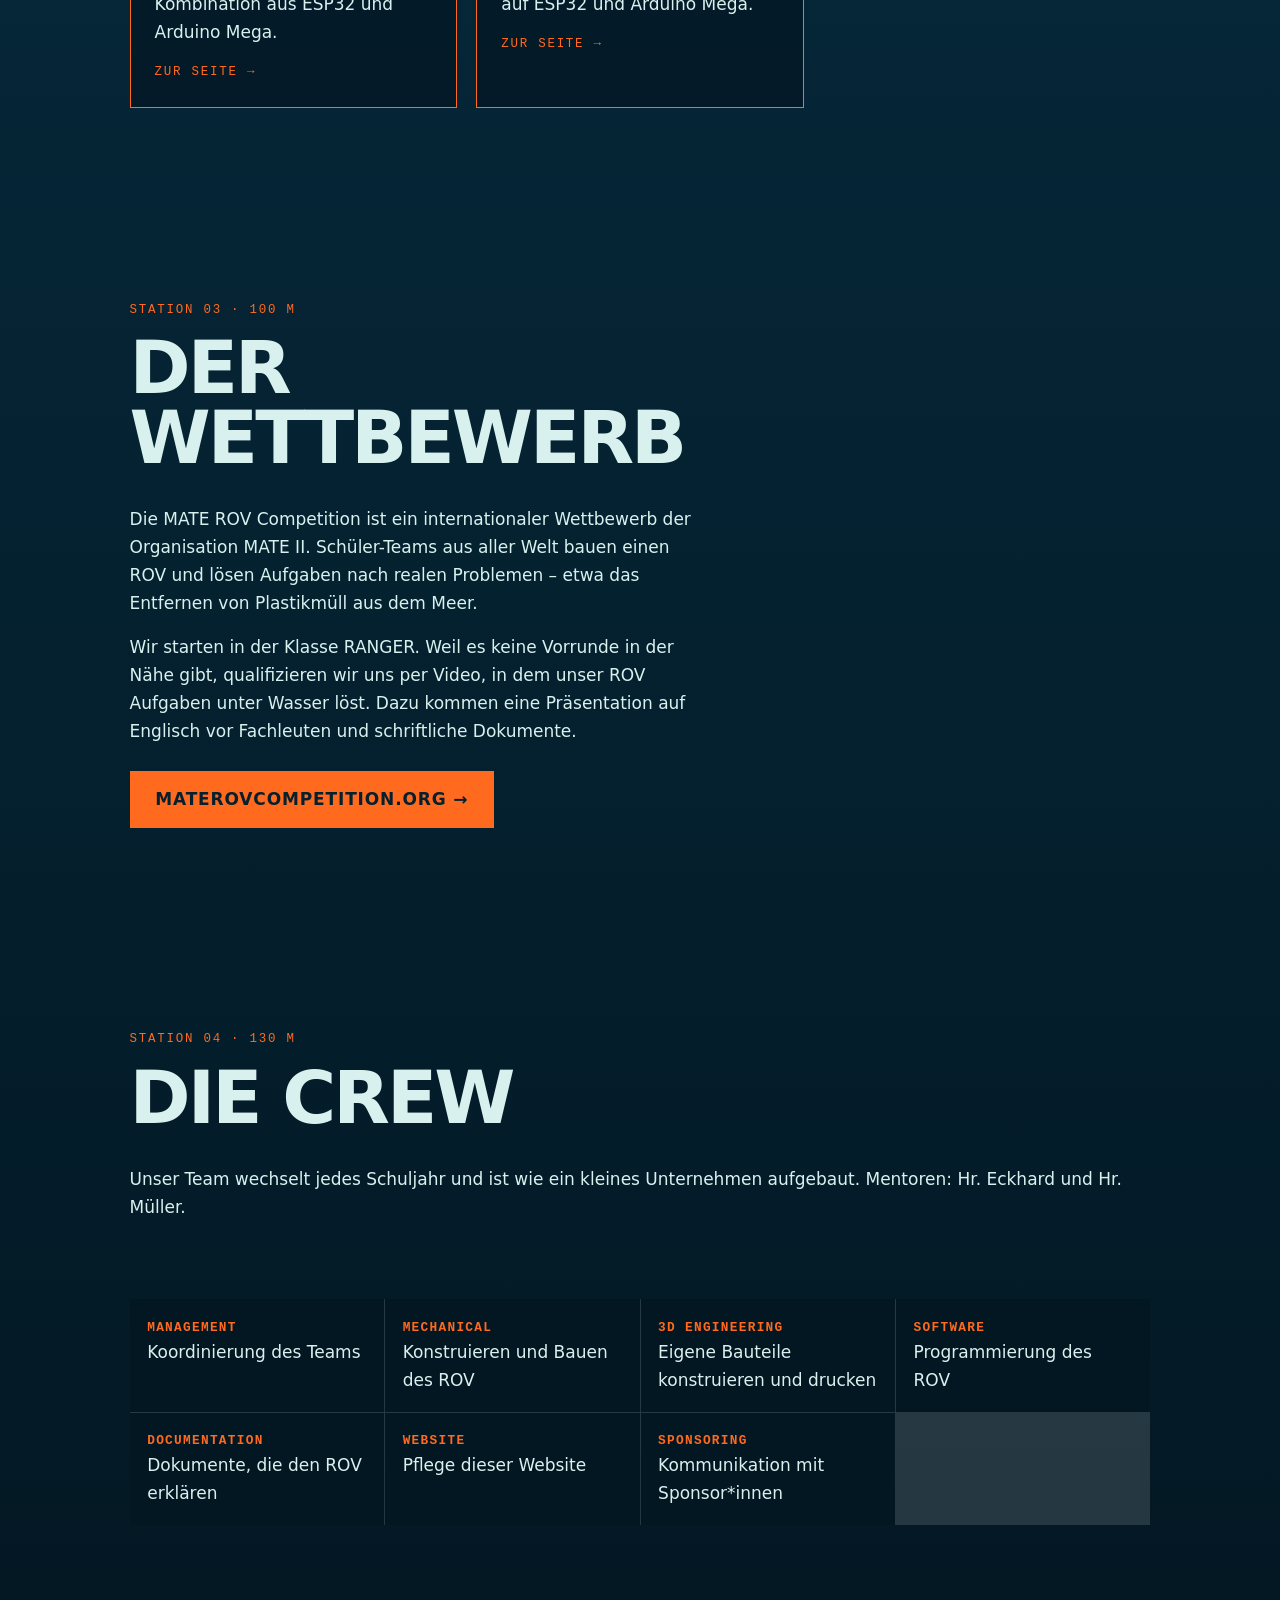
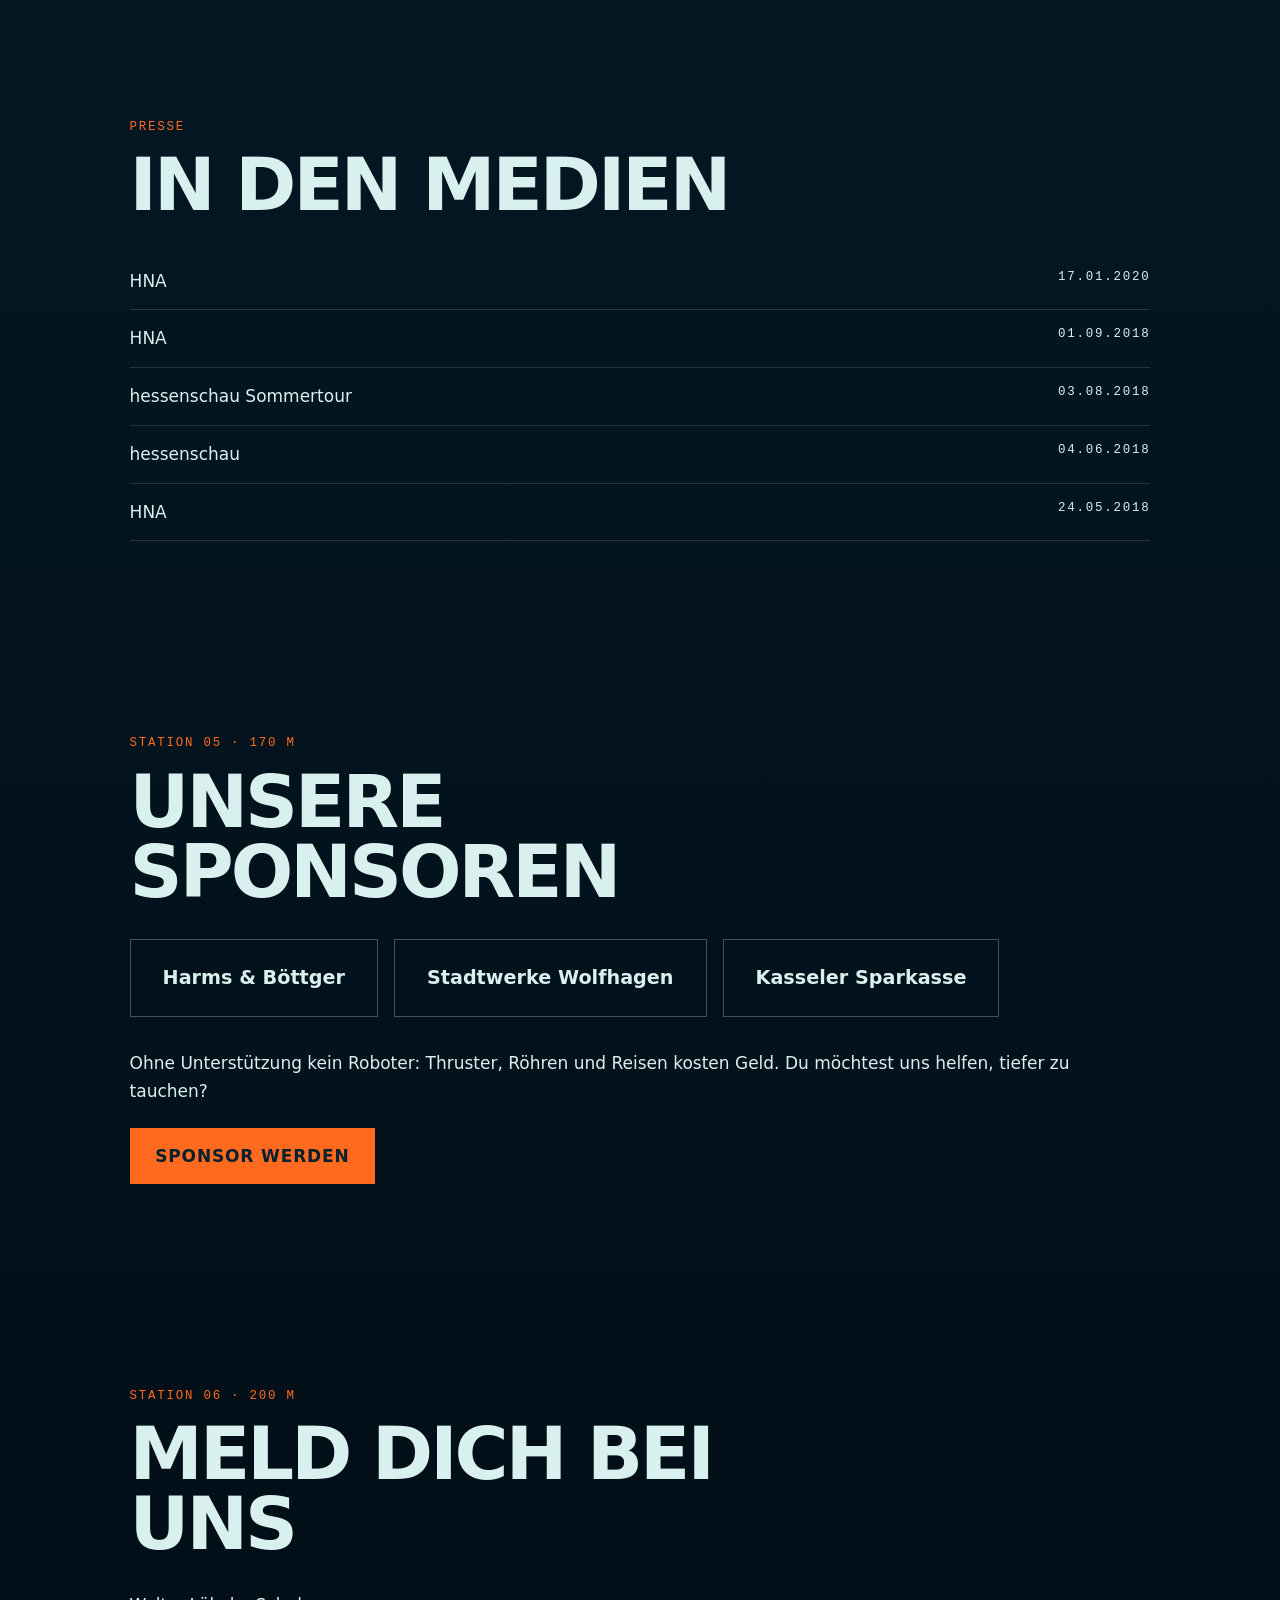
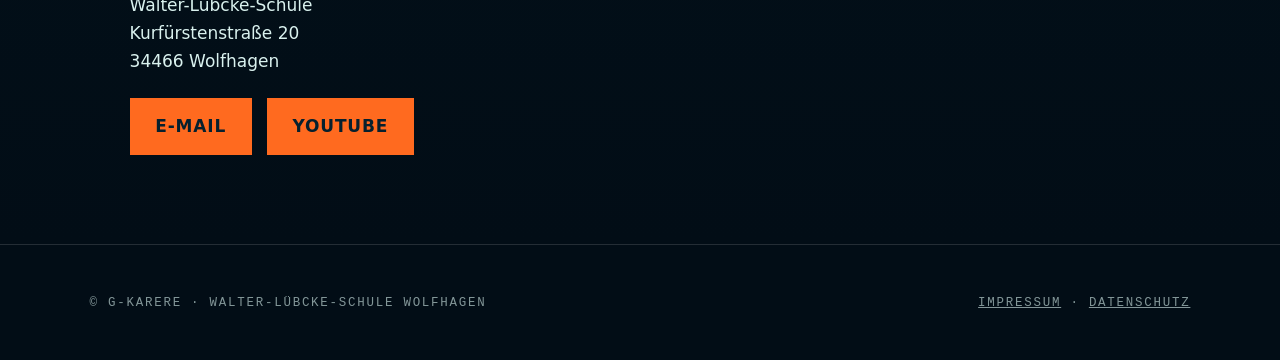
==== commit f3a22670: "Update print statement from 'Hello' to 'Goodbye'" ====
--- a/index.html
+++ b/index.html
@@ -1,12 +1,15 @@
 <!DOCTYPE html>
 <html lang="de">
 <head>
-  <meta charset="utf-8"><meta name="viewport" content="width=device-width,initial-scale=1">
+  <meta charset="utf-8">
+  <meta name="viewport" content="width=device-width, initial-scale=1">
   <title>Start – G-Karere Unterwasserrobotik</title>
   <meta name="description" content="Schüler*innen der Walter-Lübcke-Schule Wolfhagen bauen einen Unterwasserroboter für die MATE ROV Competition in den USA.">
   <link rel="stylesheet" href="style.css">
 </head>
 <body>
+
+  <!-- Navigation -->
   <nav class="mono">
     <a class="lg" href="index.html#top">G-KARERE</a>
     <a href="index.html#about" data-en="About">Über uns</a>
@@ -18,31 +21,240 @@
     <a href="index.html#contact" data-en="Contact">Kontakt</a>
     <button id="lang" aria-label="Language">EN</button>
   </nav>
-<div id="gauge" aria-hidden="true"><b id="depth">0</b><span>M</span></div>
-<header class="hero" id="top"><i class="ring"></i><i class="ring"></i><i class="ring"></i><svg class="rov" viewBox="0 0 300 260" aria-label="ROV"><rect x="70" y="60" width="160" height="140" rx="18" fill="none" stroke="#06202e" stroke-width="6"/><rect x="105" y="78" width="90" height="104" rx="45" fill="#ff6a1f"/><rect x="118" y="92" width="64" height="76" rx="32" fill="#d9f1ee" opacity=".85"/><circle cx="150" cy="130" r="14" fill="#06202e"/><circle cx="150" cy="130" r="5" fill="#ff6a1f"/><g fill="#06202e"><circle cx="58" cy="52" r="34"/><circle cx="242" cy="52" r="34"/><circle cx="58" cy="208" r="34"/><circle cx="242" cy="208" r="34"/></g><g fill="none" stroke="#ff6a1f" stroke-width="4"><circle cx="58" cy="52" r="20"/><circle cx="242" cy="52" r="20"/><circle cx="58" cy="208" r="20"/><circle cx="242" cy="208" r="20"/></g><path d="M150 60V20M140 30l10-12 10 12" stroke="#06202e" stroke-width="5" fill="none"/></svg>
-<span class="mono">Walter-Lübcke-Schule · Wolfhagen · Hessen</span><h1>Sea<br>wolf<i>.</i></h1>
-<p class="sub" data-en="We are a school team building our own underwater robot to compete at the MATE ROV Competition in the USA.">Wir sind eine Schul-AG und bauen unseren eigenen Unterwasserroboter, um damit beim MATE ROV Competition in den USA anzutreten.</p><svg class="wave" viewBox="0 0 1200 80" preserveAspectRatio="none"><path d="M0 40Q150 0 300 40T600 40T900 40T1200 40V80H0Z" fill="#0a3d52"/></svg></header>
-<main><section id=about class="rv"><span class="st mono">Station 01 · 20 m</span><h2 data-en="Who we are">Wer wir sind</h2>
-<div class="two"><div><p data-en="We are the underwater robotics club G-Karere. Our goal: to independently design and build a working underwater robot (ROV) and take it to an international competition. We learn the technology and how to organise ourselves as a team.">Wir sind die Unterwasserrobotik-AG G-Karere. Unser Ziel: selbstständig einen funktionstüchtigen Unterwasserroboter (ROV) entwickeln und bauen und damit an einem internationalen Wettbewerb teilnehmen. Dabei lernen wir die Technik – und wie wir uns als Team selbst organisieren.</p>
-<p data-en="Like the competition demands, we run like a small company, with departments and roles.">Wie es der Wettbewerb verlangt, arbeiten wir wie ein kleines Unternehmen – mit Abteilungen und Ämtern.</p></div>
-<div class="stats"><div><b>3</b><span data-en="ROV generations">ROV-Generationen</span></div><div><b>2018</b><span data-en="World finals, Seattle area">Weltfinale bei Seattle</span></div><div><b>1×</b><span data-en="the only German team (2018)">einziges deutsches Team (2018)</span></div></div></div></section><section class="rv"><span class="st mono" data-en="Log">Logbuch</span><h2 data-en="Our history">Unsere Geschichte</h2><div class="tl"><div><span class="mono">2016</span><p data-en="Project founded at our school by Mr. Prinz.">Das Projekt wird von Herrn Prinz an unserer Schule ins Leben gerufen.</p></div><div><span class="mono">06 / 2017</span><p data-en="ROV Mark I is finished, but a leaking tube makes us miss the deadline.">ROV Mark I wird fertig – wegen einer undichten Röhre verpassen wir aber die Deadline.</p></div><div><span class="mono">2018</span><p data-en="With Mark II we qualify as the only German team for the international finals near Seattle. A leak damages the electronics there.">Mit Mark II qualifizieren wir uns als einziges deutsches Team für das Finale bei Seattle. Dort beschädigt ein Wassereinbruch die Elektronik.</p></div><div><span class="mono">2019</span><p data-en="Work on Mark III begins.">Die Arbeit an Mark III beginnt.</p></div><div><span class="mono">2020</span><p data-en="The competition is cancelled because of the pandemic and our work slows down.">Der Wettbewerb wird wegen Corona abgesagt, unsere Arbeit verzögert sich enorm.</p></div></div></section><section id=rovs class="rv"><span class="st mono">Station 02 · 60 m</span><h2 data-en="Our ROVs & Systems">Unsere ROVs & Systeme</h2>
-<div class="cards">
-<a class="card" href="rov-mark-1.html"><span class="n">I</span><h3>Mark I</h3><p data-en="Our first robot (2017). It taught us the hardest lesson: watertight really means watertight.">Unser erster Roboter (2017). Er brachte uns die wichtigste Lektion bei: Dicht heißt wirklich dicht.</p><span class="go mono" data-en="View page →">Zur Seite →</span></a>
-<a class="card" href="rov-mark-2.html"><span class="n">II</span><h3>Mark II</h3><p data-en="Built from 2017. Took us to the 2018 finals in Tahoma, Washington.">Gebaut ab 2017. Brachte uns 2018 ins Finale nach Tahoma (Washington).</p><span class="go mono" data-en="View page →">Zur Seite →</span></a>
-<a class="card hot" href="rov-mark-3.html"><span class="n">III</span><span class="tag mono" data-en="In development">In Entwicklung</span><h3>Mark III</h3><p data-en="Our current ROV: more professional hardware and software.">Unser aktueller ROV: professionellere Hardware und Software.</p><span class="go mono" data-en="View page →">Zur Seite →</span></a>
-<a class="card hot" href="seewolf.html"><span class="n">🐺</span><span class="tag mono">Neu</span><h3>Seewolf</h3><p>Unsere neue Roboterreihe, angetrieben durch eine Kombination aus ESP32 und Arduino Mega.</p><span class="go mono">Zur Seite →</span></a>
-<a class="card hot" href="seeboy.html"><span class="n">⚓</span><span class="tag mono">Neu</span><h3>Seeboy</h3><p>Die dazugehörige Mess- und Kommunikationsboje basierend auf ESP32 und Arduino Mega.</p><span class="go mono">Zur Seite →</span></a>
-</div></section><section id=comp class="rv"><span class="st mono">Station 03 · 100 m</span><h2 data-en="The competition">Der Wettbewerb</h2>
-<div class="two"><div><p data-en="The MATE ROV Competition is an international contest by MATE II. Student teams from all over the world build an ROV and solve missions based on real-world problems, such as removing plastic waste from the sea.">Die MATE ROV Competition ist ein internationaler Wettbewerb der Organisation MATE II. Schüler-Teams aus aller Welt bauen einen ROV und lösen Aufgaben nach realen Problemen – etwa das Entfernen von Plastikmüll aus dem Meer.</p>
-<p data-en="We compete in the RANGER class. Since there is no regional round nearby, we qualify by sending in a video of our ROV solving tasks underwater. Teams also present in English to experts and hand in technical documents.">Wir starten in der Klasse RANGER. Weil es keine Vorrunde in der Nähe gibt, qualifizieren wir uns per Video, in dem unser ROV Aufgaben unter Wasser löst. Dazu kommen eine Präsentation auf Englisch vor Fachleuten und schriftliche Dokumente.</p>
-<p style="margin-top:1.6rem"><a class="btn" href="https://www.materovcompetition.org/" target="_blank" rel="noopener">materovcompetition.org →</a></p></div>
-<figure class="pic"><img src="images/wettbewerb.jpg" alt="MATE ROV Competition" loading="lazy" onerror="this.onerror=function(){this.parentNode.style.display='none'};this.src='https://image.jimcdn.com/app/cms/image/transf/dimension=1920x1024:format=jpg/path/s03b168795390becb/image/iddf4a0cc4f48d196/version/1633785123/image.jpg'"></figure></div></section><section id=team class="rv"><span class="st mono">Station 04 · 130 m</span><h2 data-en="The crew">Die Crew</h2>
-<p data-en="Our team changes every school year and is run like a small company. Mentors: Mr. Eckhard and Mr. Müller.">Unser Team wechselt jedes Schuljahr und ist wie ein kleines Unternehmen aufgebaut. Mentoren: Hr. Eckhard und Hr. Müller.</p>
-<div class="who"><figure class="pic"><img src="images/eckhard.jpg" alt="Hr. Eckhard" loading="lazy" onerror="this.onerror=function(){this.parentNode.style.display='none'};this.src='https://image.jimcdn.com/app/cms/image/transf/dimension=200x10000:format=jpg/path/s03b168795390becb/image/icae2709d83f6600f/version/1583605324/image.jpg'"><figcaption class="mono" data-en="Mr. Eckhard">Hr. Eckhard</figcaption></figure><figure class="pic"><img src="images/mueller.jpg" alt="Hr. Müller" loading="lazy" onerror="this.onerror=function(){this.parentNode.style.display='none'};this.src='https://image.jimcdn.com/app/cms/image/transf/none/path/s03b168795390becb/image/i426fca9f665eab81/version/1598301120/image.jpg'"><figcaption class="mono" data-en="Mr. Müller">Hr. Müller</figcaption></figure></div>
-<div class="pics"><figure class="pic"><img src="images/team-1.jpg" alt="Teamfoto" loading="lazy" onerror="this.onerror=function(){this.parentNode.style.display='none'};this.src='https://image.jimcdn.com/app/cms/image/transf/none/path/s03b168795390becb/image/i86588883fc95627b/version/1604165728/image.jpg'"></figure><figure class="pic"><img src="images/team-2.jpg" alt="Teamfoto" loading="lazy" onerror="this.onerror=function(){this.parentNode.style.display='none'};this.src='https://image.jimcdn.com/app/cms/image/transf/none/path/s03b168795390becb/image/ib8a6d61e08a3417a/version/1604161608/image.jpg'"></figure><figure class="pic"><img src="images/team-3.jpg" alt="Teamfoto" loading="lazy" onerror="this.onerror=function(){this.parentNode.style.display='none'};this.src='https://image.jimcdn.com/app/cms/image/transf/none/path/s03b168795390becb/image/ia31cffa0acfdf1a4/version/1604161826/image.jpg'"></figure></div>
-<div class="dep"><div><b>Management</b><span data-en="Coordinating the team">Koordinierung des Teams</span></div><div><b>Mechanical</b><span data-en="Designing and building the ROV">Konstruieren und Bauen des ROV</span></div><div><b>3D Engineering</b><span data-en="Designing and printing custom parts">Eigene Bauteile konstruieren und drucken</span></div><div><b>Software</b><span data-en="Programming the ROV">Programmierung des ROV</span></div><div><b>Documentation</b><span data-en="Documents that explain the ROV">Dokumente, die den ROV erklären</span></div><div><b>Website</b><span data-en="Running this site">Pflege dieser Website</span></div><div><b>Sponsoring</b><span data-en="Talking to sponsors">Kommunikation mit Sponsor*innen</span></div></div></section><section class="rv"><span class="st mono" data-en="Press">Presse</span><h2 data-en="In the news">In den Medien</h2><ul class="press"><li><a href="https://www.hna.de/lokales/wolfhagen/wolfhagen-ort54301/wolfhagen-schueler-nehmen-an-wettbewerb-in-usa-teil-13447789.html" target="_blank" rel="noopener"><span>HNA</span><span class="mono">17.01.2020</span></a></li><li><a href="https://www.hna.de/lokales/wolfhagen/wolfhagen-ort54301/schueler-wolfhager-wilhelm-filchner-schule-reisten-fuer-internationalen-wettbewerb-nach-seattle-10199096.html" target="_blank" rel="noopener"><span>HNA</span><span class="mono">01.09.2018</span></a></li><li><a href="https://www.hessenschau.de/tv-sendung/hessenschau---ganze-sendung,video-68164.html" target="_blank" rel="noopener"><span>hessenschau Sommertour</span><span class="mono">03.08.2018</span></a></li><li><a href="https://www.hessenschau.de/tv-sendung/hessenschau---ganze-sendung,video-63766.html" target="_blank" rel="noopener"><span>hessenschau</span><span class="mono">04.06.2018</span></a></li><li><a href="https://www.hna.de/lokales/wolfhagen/wolfhagen-ort54301/unterwasserrobotik-ag-filchner-schule-ist-bei-wm-in-seattle-dabei-9894717.html" target="_blank" rel="noopener"><span>HNA</span><span class="mono">24.05.2018</span></a></li></ul></section><section id=sponsors class="rv"><span class="st mono">Station 05 · 170 m</span><h2 data-en="Our sponsors">Unsere Sponsoren</h2>
-<div class="sp"><a href="http://www.harms-boettger.de/" target="_blank" rel="noopener">Harms &amp; Böttger</a><a href="https://www.stadtwerke-wolfhagen.de/" target="_blank" rel="noopener">Stadtwerke Wolfhagen</a><a href="https://www.kasseler-sparkasse.de/" target="_blank" rel="noopener">Kasseler Sparkasse</a></div>
-<p data-en="Without support there is no robot: thrusters, enclosures and travel cost real money. Want to help us dive deeper?">Ohne Unterstützung kein Roboter: Thruster, Röhren und Reisen kosten Geld. Du möchtest uns helfen, tiefer zu tauchen?</p>
-<p style="margin-top:1.4rem"><a class="btn" href="#contact" data-en="Become a sponsor">Sponsor werden</a></p></section><section id=contact class="rv"><span class="st mono">Station 06 · 200 m</span><h2 data-en="Get in touch">Meld dich bei uns</h2>
-<p>Walter-Lübcke-Schule<br>Kurfürstenstraße 20<br>34466 Wolfhagen</p><p style="margin-top:1.4rem"><a class="btn" href="mailto:DEINE-ADRESSE@BEISPIEL.DE">E-Mail</a><a class="btn" href="https://www.youtube.com/channel/UCu65_iAXrEefW-L_GRDL5ug" target="_blank" rel="noopener">YouTube</a></p></section></main>
-<footer class="mono"><span>© G-Karere · Walter-Lübcke-Schule Wolfhagen</span><span><a href="impressum.html">Impressum</a> · <a href="datenschutz.html" data-en="Privacy">Datenschutz</a></span></footer>
+
+  <div id="gauge" aria-hidden="true">
+    <b id="depth">0</b><span>M</span>
+  </div>
+
+  <!-- Hero Header -->
+  <header class="hero" id="top">
+    <i class="ring"></i>
+    <i class="ring"></i>
+    <i class="ring"></i>
+    <svg class="rov" viewBox="0 0 300 260" aria-label="ROV">
+      <rect x="70" y="60" width="160" height="140" rx="18" fill="none" stroke="#06202e" stroke-width="6"/>
+      <rect x="105" y="78" width="90" height="104" rx="45" fill="#ff6a1f"/>
+      <rect x="118" y="92" width="64" height="76" rx="32" fill="#d9f1ee" opacity=".85"/>
+      <circle cx="150" cy="130" r="14" fill="#06202e"/>
+      <circle cx="150" cy="130" r="5" fill="#ff6a1f"/>
+      <g fill="#06202e">
+        <circle cx="58" cy="52" r="34"/>
+        <circle cx="242" cy="52" r="34"/>
+        <circle cx="58" cy="208" r="34"/>
+        <circle cx="242" cy="208" r="34"/>
+      </g>
+      <g fill="none" stroke="#ff6a1f" stroke-width="4">
+        <circle cx="58" cy="52" r="20"/>
+        <circle cx="242" cy="52" r="20"/>
+        <circle cx="58" cy="208" r="20"/>
+        <circle cx="242" cy="208" r="20"/>
+      </g>
+      <path d="M150 60V20M140 30l10-12 10 12" stroke="#06202e" stroke-width="5" fill="none"/>
+    </svg>
+
+    <span class="mono">Walter-Lübcke-Schule · Wolfhagen · Hessen</span>
+    <h1>Sea<br>wolf<i>.</i></h1>
+    <p class="sub" data-en="We are a school team building our own underwater robot to compete at the MATE ROV Competition in the USA.">
+      Wir sind eine Schul-AG und bauen unseren eigenen Unterwasserroboter, um damit beim MATE ROV Competition in den USA anzutreten.
+    </p>
+    <svg class="wave" viewBox="0 0 1200 80" preserveAspectRatio="none">
+      <path d="M0 40Q150 0 300 40T600 40T900 40T1200 40V80H0Z" fill="#0a3d52"/>
+    </svg>
+  </header>
+
+  <main>
+    <!-- Über uns -->
+    <section id="about" class="rv">
+      <span class="st mono">Station 01 · 20 m</span>
+      <h2 data-en="Who we are">Wer wir sind</h2>
+      <div class="two">
+        <div>
+          <p data-en="We are the underwater robotics club G-Karere. Our goal: to independently design and build a working underwater robot (ROV) and take it to an international competition. We learn the technology and how to organise ourselves as a team.">
+            Wir sind die Unterwasserrobotik-AG G-Karere. Unser Ziel: selbstständig einen funktionstüchtigen Unterwasserroboter (ROV) entwickeln und bauen und damit an einem internationalen Wettbewerb teilnehmen. Dabei lernen wir die Technik – und wie wir uns als Team selbst organisieren.
+          </p>
+          <p data-en="Like the competition demands, we run like a small company, with departments and roles.">
+            Wie es der Wettbewerb verlangt, arbeiten wir wie ein kleines Unternehmen – mit Abteilungen und Ämtern.
+          </p>
+        </div>
+        <div class="stats">
+          <div><b>3</b><span data-en="ROV generations">ROV-Generationen</span></div>
+          <div><b>2018</b><span data-en="World finals, Seattle area">Weltfinale bei Seattle</span></div>
+          <div><b>1×</b><span data-en="the only German team (2018)">einziges deutsches Team (2018)</span></div>
+        </div>
+      </div>
+    </section>
+
+    <!-- Geschichte / Logbuch -->
+    <section class="rv">
+      <span class="st mono" data-en="Log">Logbuch</span>
+      <h2 data-en="Our history">Unsere Geschichte</h2>
+      <div class="tl">
+        <div>
+          <span class="mono">2016</span>
+          <p data-en="Project founded at our school by Mr. Prinz.">Das Projekt wird von Herrn Prinz an unserer Schule ins Leben gerufen.</p>
+        </div>
+        <div>
+          <span class="mono">06 / 2017</span>
+          <p data-en="ROV Mark I is finished, but a leaking tube makes us miss the deadline.">ROV Mark I wird fertig – wegen einer undichten Röhre verpassen wir aber die Deadline.</p>
+        </div>
+        <div>
+          <span class="mono">2018</span>
+          <p data-en="With Mark II we qualify as the only German team for the international finals near Seattle. A leak damages the electronics there.">Mit Mark II qualifizieren wir uns als einziges deutsches Team für das Finale bei Seattle. Dort beschädigt ein Wassereinbruch die Elektronik.</p>
+        </div>
+        <div>
+          <span class="mono">2019</span>
+          <p data-en="Work on Mark III begins.">Die Arbeit an Mark III beginnt.</p>
+        </div>
+        <div>
+          <span class="mono">2020</span>
+          <p data-en="The competition is cancelled because of the pandemic and our work slows down.">Der Wettbewerb wird wegen Corona abgesagt, unsere Arbeit verzögert sich enorm.</p>
+        </div>
+      </div>
+    </section>
+
+    <!-- ROVs & Systeme -->
+    <section id="rovs" class="rv">
+      <span class="st mono">Station 02 · 60 m</span>
+      <h2 data-en="Our ROVs & Systems">Unsere ROVs & Systeme</h2>
+      <div class="cards">
+        <a class="card" href="rov-mark-1.html">
+          <span class="n">I</span>
+          <h3>Mark I</h3>
+          <p data-en="Our first robot (2017). It taught us the hardest lesson: watertight really means watertight.">Unser erster Roboter (2017). Er brachte uns die wichtigste Lektion bei: Dicht heißt wirklich dicht.</p>
+          <span class="go mono" data-en="View page →">Zur Seite →</span>
+        </a>
+        <a class="card" href="rov-mark-2.html">
+          <span class="n">II</span>
+          <h3>Mark II</h3>
+          <p data-en="Built from 2017. Took us to the 2018 finals in Tahoma, Washington.">Gebaut ab 2017. Brachte uns 2018 ins Finale nach Tahoma (Washington).</p>
+          <span class="go mono" data-en="View page →">Zur Seite →</span>
+        </a>
+        <a class="card hot" href="rov-mark-3.html">
+          <span class="n">III</span>
+          <span class="tag mono" data-en="In development">In Entwicklung</span>
+          <h3>Mark III</h3>
+          <p data-en="Our current ROV: more professional hardware and software.">Unser aktueller ROV: professionellere Hardware und Software.</p>
+          <span class="go mono" data-en="View page →">Zur Seite →</span>
+        </a>
+        <a class="card hot" href="seewolf.html">
+          <span class="n">🐺</span>
+          <span class="tag mono">Neu</span>
+          <h3>Seewolf</h3>
+          <p>Unsere neue Roboterreihe, angetrieben durch eine Kombination aus ESP32 und Arduino Mega.</p>
+          <span class="go mono">Zur Seite →</span>
+        </a>
+        <a class="card hot" href="seeboy.html">
+          <span class="n">⚓</span>
+          <span class="tag mono">Neu</span>
+          <h3>Seeboy</h3>
+          <p>Die dazugehörige Mess- und Kommunikationsboje basierend auf ESP32 und Arduino Mega.</p>
+          <span class="go mono">Zur Seite →</span>
+        </a>
+      </div>
+    </section>
+
+    <!-- Der Wettbewerb -->
+    <section id="comp" class="rv">
+      <span class="st mono">Station 03 · 100 m</span>
+      <h2 data-en="The competition">Der Wettbewerb</h2>
+      <div class="two">
+        <div>
+          <p data-en="The MATE ROV Competition is an international contest by MATE II. Student teams from all over the world build an ROV and solve missions based on real-world problems, such as removing plastic waste from the sea.">
+            Die MATE ROV Competition ist ein internationaler Wettbewerb der Organisation MATE II. Schüler-Teams aus aller Welt bauen einen ROV und lösen Aufgaben nach realen Problemen – etwa das Entfernen von Plastikmüll aus dem Meer.
+          </p>
+          <p data-en="We compete in the RANGER class. Since there is no regional round nearby, we qualify by sending in a video of our ROV solving tasks underwater. Teams also present in English to experts and hand in technical documents.">
+            Wir starten in der Klasse RANGER. Weil es keine Vorrunde in der Nähe gibt, qualifizieren wir uns per Video, in dem unser ROV Aufgaben unter Wasser löst. Dazu kommen eine Präsentation auf Englisch vor Fachleuten und schriftliche Dokumente.
+          </p>
+          <p style="margin-top:1.6rem">
+            <a class="btn" href="https://www.materovcompetition.org/" target="_blank" rel="noopener">materovcompetition.org →</a>
+          </p>
+        </div>
+        <figure class="pic">
+          <img src="images/wettbewerb.jpg" alt="MATE ROV Competition" loading="lazy" onerror="this.onerror=function(){this.parentNode.style.display='none'};this.src='https://image.jimcdn.com/app/cms/image/transf/dimension=1920x1024:format=jpg/path/s03b168795390becb/image/iddf4a0cc4f48d196/version/1633785123/image.jpg'">
+        </figure>
+      </div>
+    </section>
+
+    <!-- Die Crew -->
+    <section id="team" class="rv">
+      <span class="st mono">Station 04 · 130 m</span>
+      <h2 data-en="The crew">Die Crew</h2>
+      <p data-en="Our team changes every school year and is run like a small company. Mentors: Mr. Eckhard and Mr. Müller.">
+        Unser Team wechselt jedes Schuljahr und ist wie ein kleines Unternehmen aufgebaut. Mentoren: Hr. Eckhard und Hr. Müller.
+      </p>
+      <div class="who">
+        <figure class="pic">
+          <img src="images/eckhard.jpg" alt="Hr. Eckhard" loading="lazy" onerror="this.onerror=function(){this.parentNode.style.display='none'};this.src='https://image.jimcdn.com/app/cms/image/transf/dimension=200x10000:format=jpg/path/s03b168795390becb/image/icae2709d83f6600f/version/1583605324/image.jpg'">
+          <figcaption class="mono" data-en="Mr. Eckhard">Hr. Eckhard</figcaption>
+        </figure>
+        <figure class="pic">
+          <img src="images/mueller.jpg" alt="Hr. Müller" loading="lazy" onerror="this.onerror=function(){this.parentNode.style.display='none'};this.src='https://image.jimcdn.com/app/cms/image/transf/none/path/s03b168795390becb/image/i426fca9f665eab81/version/1598301120/image.jpg'">
+          <figcaption class="mono" data-en="Mr. Müller">Hr. Müller</figcaption>
+        </figure>
+      </div>
+      <div class="pics">
+        <figure class="pic"><img src="images/team-1.jpg" alt="Teamfoto" loading="lazy" onerror="this.onerror=function(){this.parentNode.style.display='none'};this.src='https://image.jimcdn.com/app/cms/image/transf/none/path/s03b168795390becb/image/i86588883fc95627b/version/1604165728/image.jpg'"></figure>
+        <figure class="pic"><img src="images/team-2.jpg" alt="Teamfoto" loading="lazy" onerror="this.onerror=function(){this.parentNode.style.display='none'};this.src='https://image.jimcdn.com/app/cms/image/transf/none/path/s03b168795390becb/image/ib8a6d61e08a3417a/version/1604161608/image.jpg'"></figure>
+        <figure class="pic"><img src="images/team-3.jpg" alt="Teamfoto" loading="lazy" onerror="this.onerror=function(){this.parentNode.style.display='none'};this.src='https://image.jimcdn.com/app/cms/image/transf/none/path/s03b168795390becb/image/ia31cffa0acfdf1a4/version/1604161826/image.jpg'"></figure>
+      </div>
+      <div class="dep">
+        <div><b>Management</b><span data-en="Coordinating the team">Koordinierung des Teams</span></div>
+        <div><b>Mechanical</b><span data-en="Designing and building the ROV">Konstruieren und Bauen des ROV</span></div>
+        <div><b>3D Engineering</b><span data-en="Designing and printing custom parts">Eigene Bauteile konstruieren und drucken</span></div>
+        <div><b>Software</b><span data-en="Programming the ROV">Programmierung des ROV</span></div>
+        <div><b>Documentation</b><span data-en="Documents that explain the ROV">Dokumente, die den ROV erklären</span></div>
+        <div><b>Website</b><span data-en="Running this site">Pflege dieser Website</span></div>
+        <div><b>Sponsoring</b><span data-en="Talking to sponsors">Kommunikation mit Sponsor*innen</span></div>
+      </div>
+    </section>
+
+    <!-- Presse -->
+    <section class="rv">
+      <span class="st mono" data-en="Press">Presse</span>
+      <h2 data-en="In the news">In den Medien</h2>
+      <ul class="press">
+        <li><a href="https://www.hna.de/lokales/wolfhagen/wolfhagen-ort54301/wolfhagen-schueler-nehmen-an-wettbewerb-in-usa-teil-13447789.html" target="_blank" rel="noopener"><span>HNA</span><span class="mono">17.01.2020</span></a></li>
+        <li><a href="https://www.hna.de/lokales/wolfhagen/wolfhagen-ort54301/schueler-wolfhager-wilhelm-filchner-schule-reisten-fuer-internationalen-wettbewerb-nach-seattle-10199096.html" target="_blank" rel="noopener"><span>HNA</span><span class="mono">01.09.2018</span></a></li>
+        <li><a href="https://www.hessenschau.de/tv-sendung/hessenschau---ganze-sendung,video-68164.html" target="_blank" rel="noopener"><span>hessenschau Sommertour</span><span class="mono">03.08.2018</span></a></li>
+        <li><a href="https://www.hessenschau.de/tv-sendung/hessenschau---ganze-sendung,video-63766.html" target="_blank" rel="noopener"><span>hessenschau</span><span class="mono">04.06.2018</span></a></li>
+        <li><a href="https://www.hna.de/lokales/wolfhagen/wolfhagen-ort54301/unterwasserrobotik-ag-filchner-schule-ist-bei-wm-in-seattle-dabei-9894717.html" target="_blank" rel="noopener"><span>HNA</span><span class="mono">24.05.2018</span></a></li>
+      </ul>
+    </section>
+
+    <!-- Sponsoren -->
+    <section id="sponsors" class="rv">
+      <span class="st mono">Station 05 · 170 m</span>
+      <h2 data-en="Our sponsors">Unsere Sponsoren</h2>
+      <div class="sp">
+        <a href="http://www.harms-boettger.de/" target="_blank" rel="noopener">Harms &amp; Böttger</a>
+        <a href="https://www.stadtwerke-wolfhagen.de/" target="_blank" rel="noopener">Stadtwerke Wolfhagen</a>
+        <a href="https://www.kasseler-sparkasse.de/" target="_blank" rel="noopener">Kasseler Sparkasse</a>
+      </div>
+      <p data-en="Without support there is no robot: thrusters, enclosures and travel cost real money. Want to help us dive deeper?">
+        Ohne Unterstützung kein Roboter: Thruster, Röhren und Reisen kosten Geld. Du möchtest uns helfen, tiefer zu tauchen?
+      </p>
+      <p style="margin-top:1.4rem">
+        <a class="btn" href="#contact" data-en="Become a sponsor">Sponsor werden</a>
+      </p>
+    </section>
+
+    <!-- Kontakt -->
+    <section id="contact" class="rv">
+      <span class="st mono">Station 06 · 200 m</span>
+      <h2 data-en="Get in touch">Meld dich bei uns</h2>
+      <p>Walter-Lübcke-Schule<br>Kurfürstenstraße 20<br>34466 Wolfhagen</p>
+      <p style="margin-top:1.4rem">
+        <a class="btn" href="mailto:DEINE-ADRESSE@BEISPIEL.DE">E-Mail</a>
+        <a class="btn" href="https://www.youtube.com/channel/UCu65_iAXrEefW-L_GRDL5ug" target="_blank" rel="noopener">YouTube</a>
+      </p>
+    </section>
+  </main>
+
+  <!-- Footer -->
+  <footer class="mono">
+    <span>© G-Karere · Walter-Lübcke-Schule Wolfhagen</span>
+    <span><a href="impressum.html">Impressum</a> · <a href="datenschutz.html" data-en="Privacy">Datenschutz</a></span>
+  </footer>
+
+</body>
+</html>
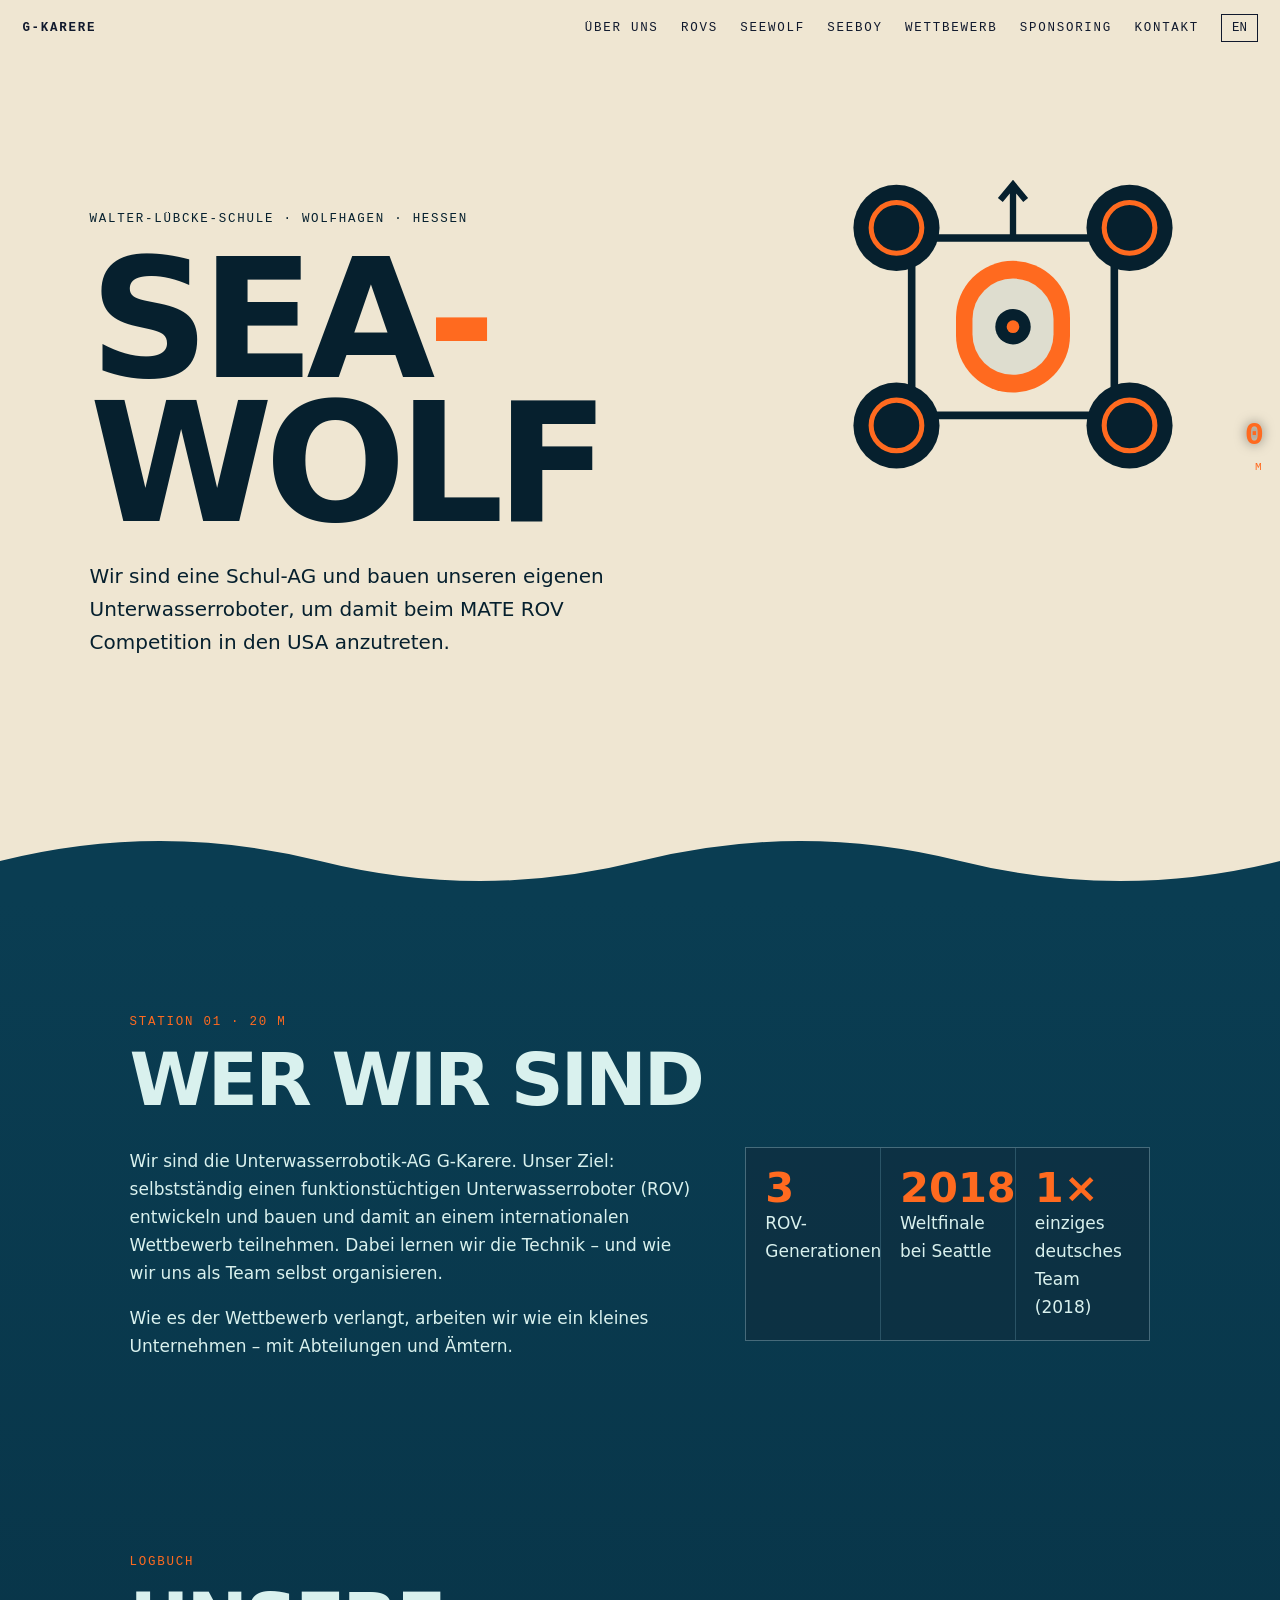
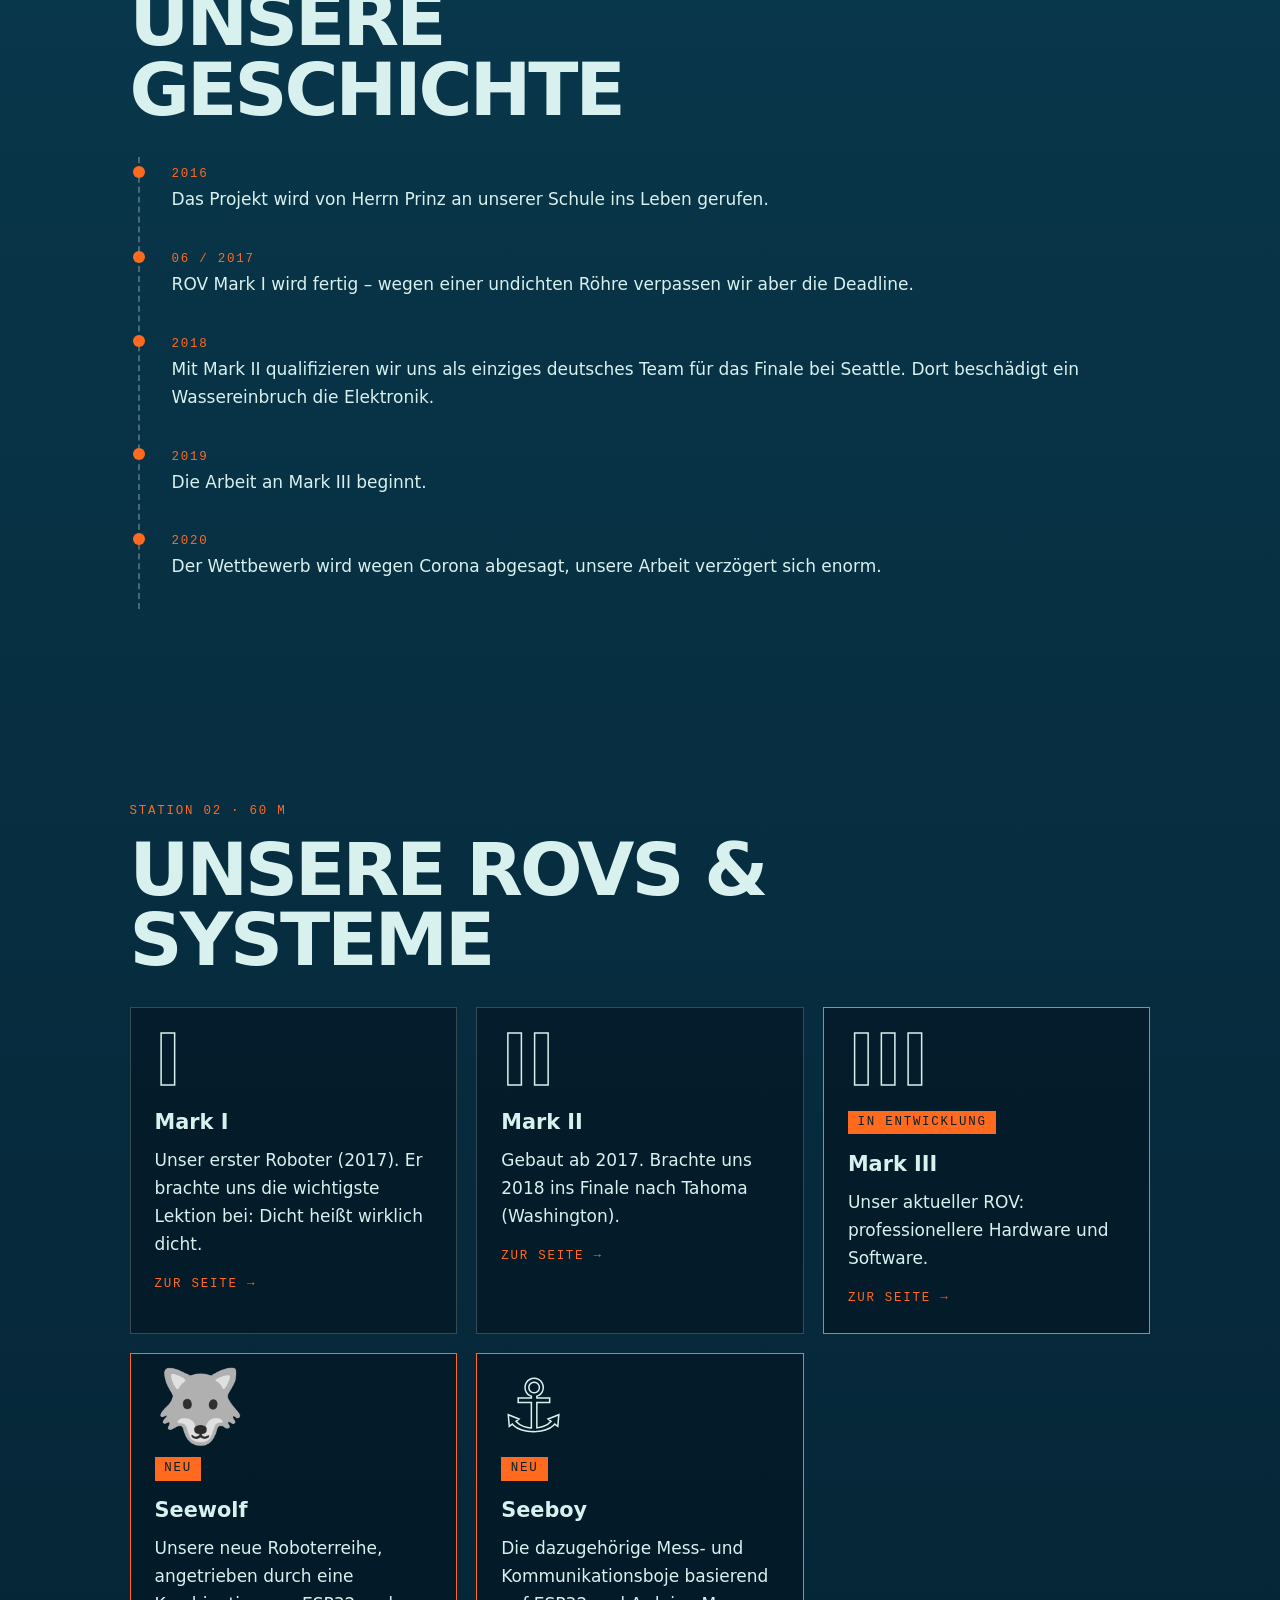
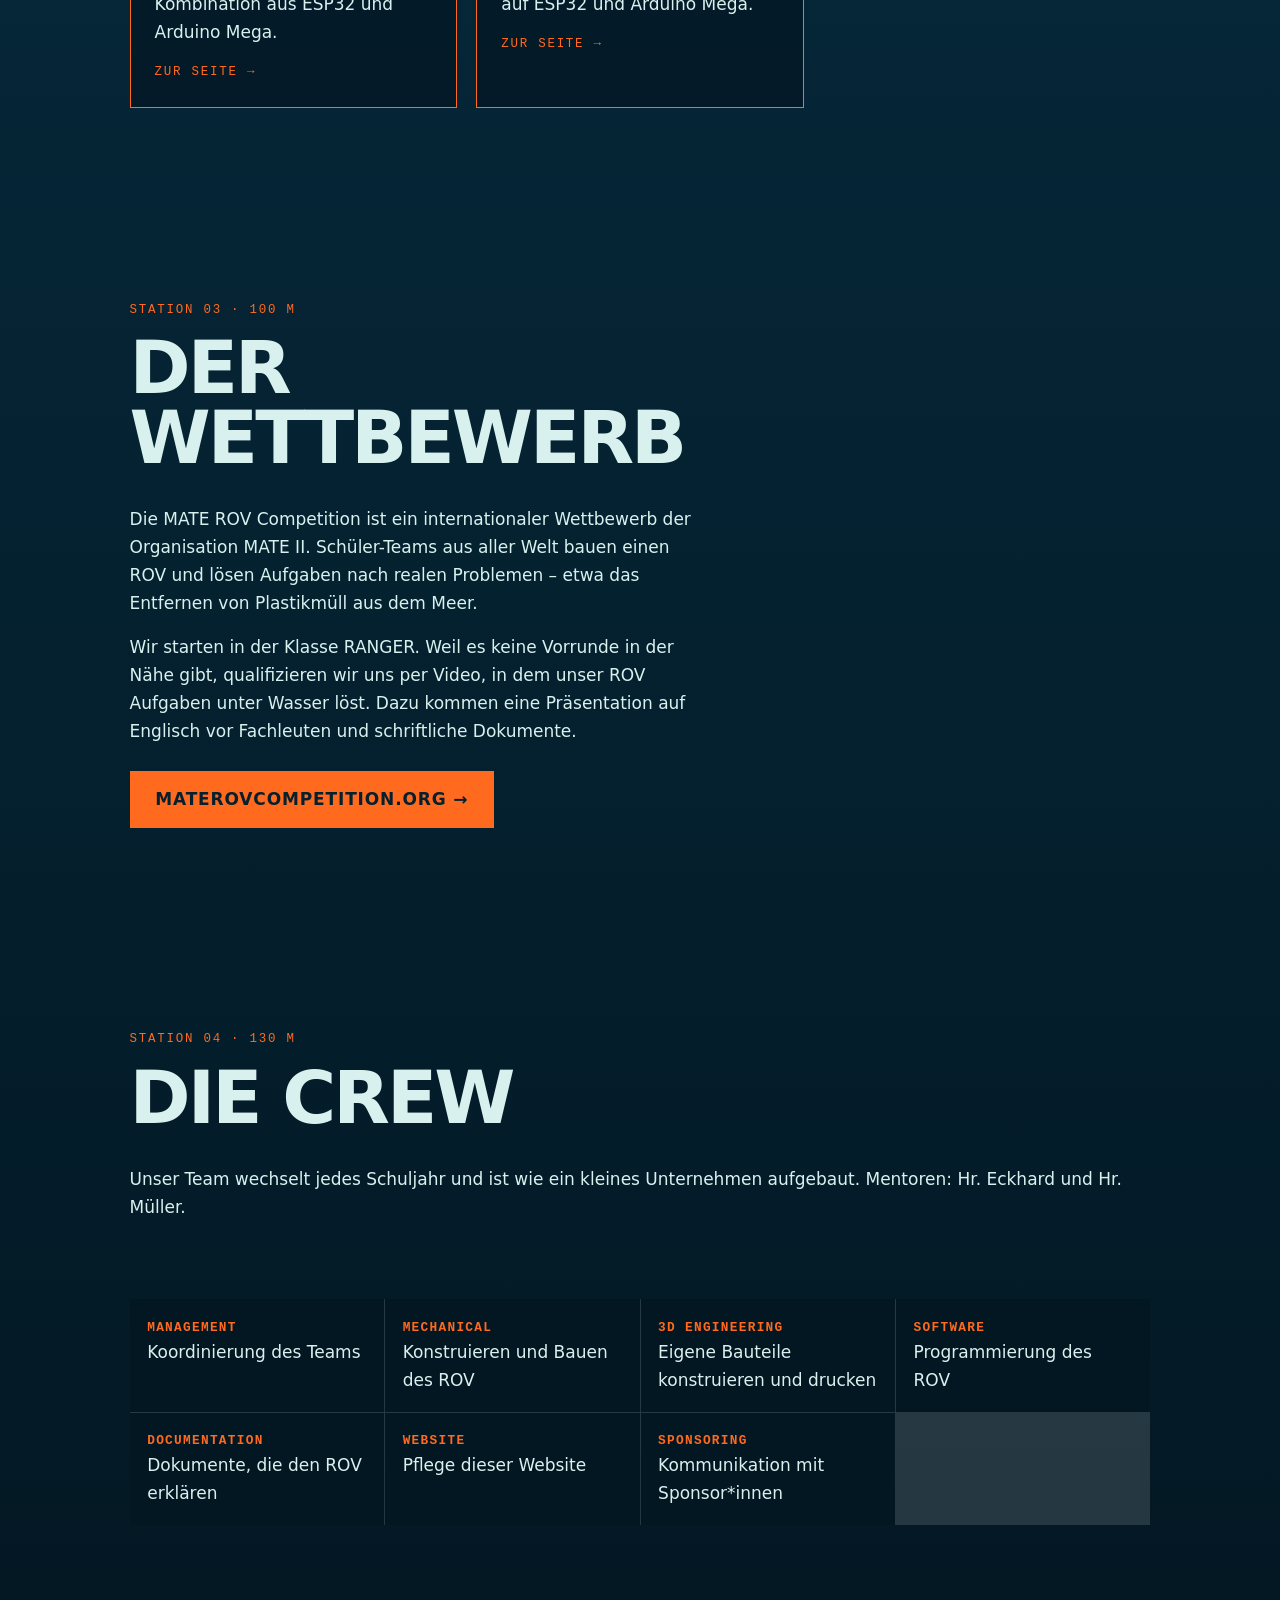
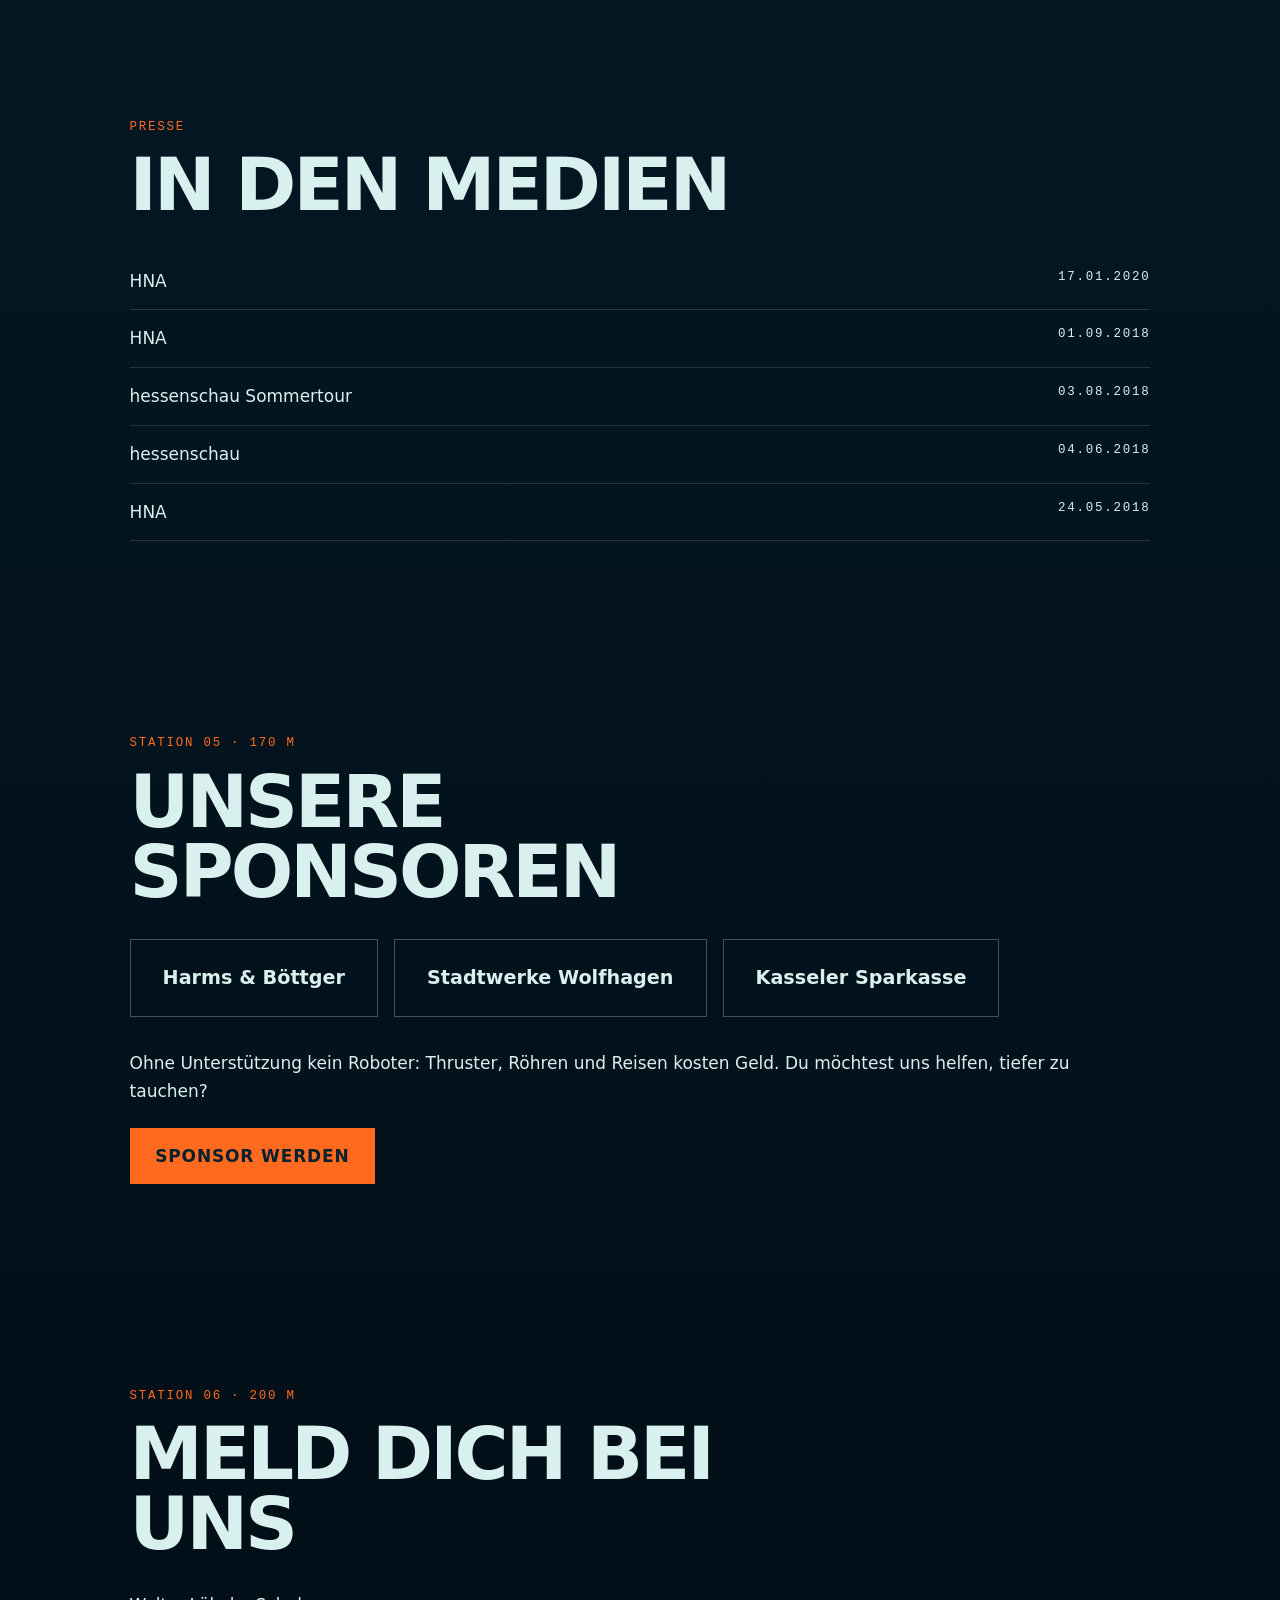
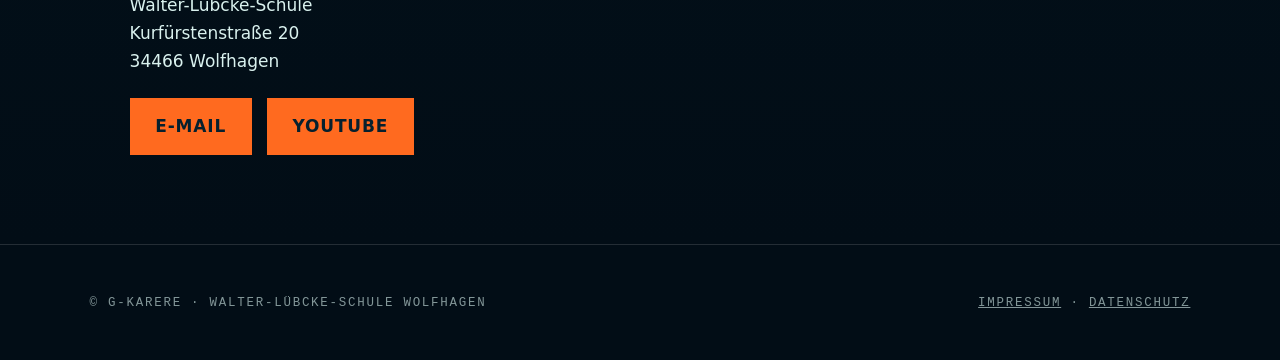
==== commit b56c4cd0: "Update heading format in index.html" ====
--- a/index.html
+++ b/index.html
@@ -53,7 +53,7 @@
     </svg>
 
     <span class="mono">Walter-Lübcke-Schule · Wolfhagen · Hessen</span>
-    <h1>Sea<br>wolf<i>.</i></h1>
+    <h1>Sea<i>-</i><br>wolf</h1>
     <p class="sub" data-en="We are a school team building our own underwater robot to compete at the MATE ROV Competition in the USA.">
       Wir sind eine Schul-AG und bauen unseren eigenen Unterwasserroboter, um damit beim MATE ROV Competition in den USA anzutreten.
     </p>
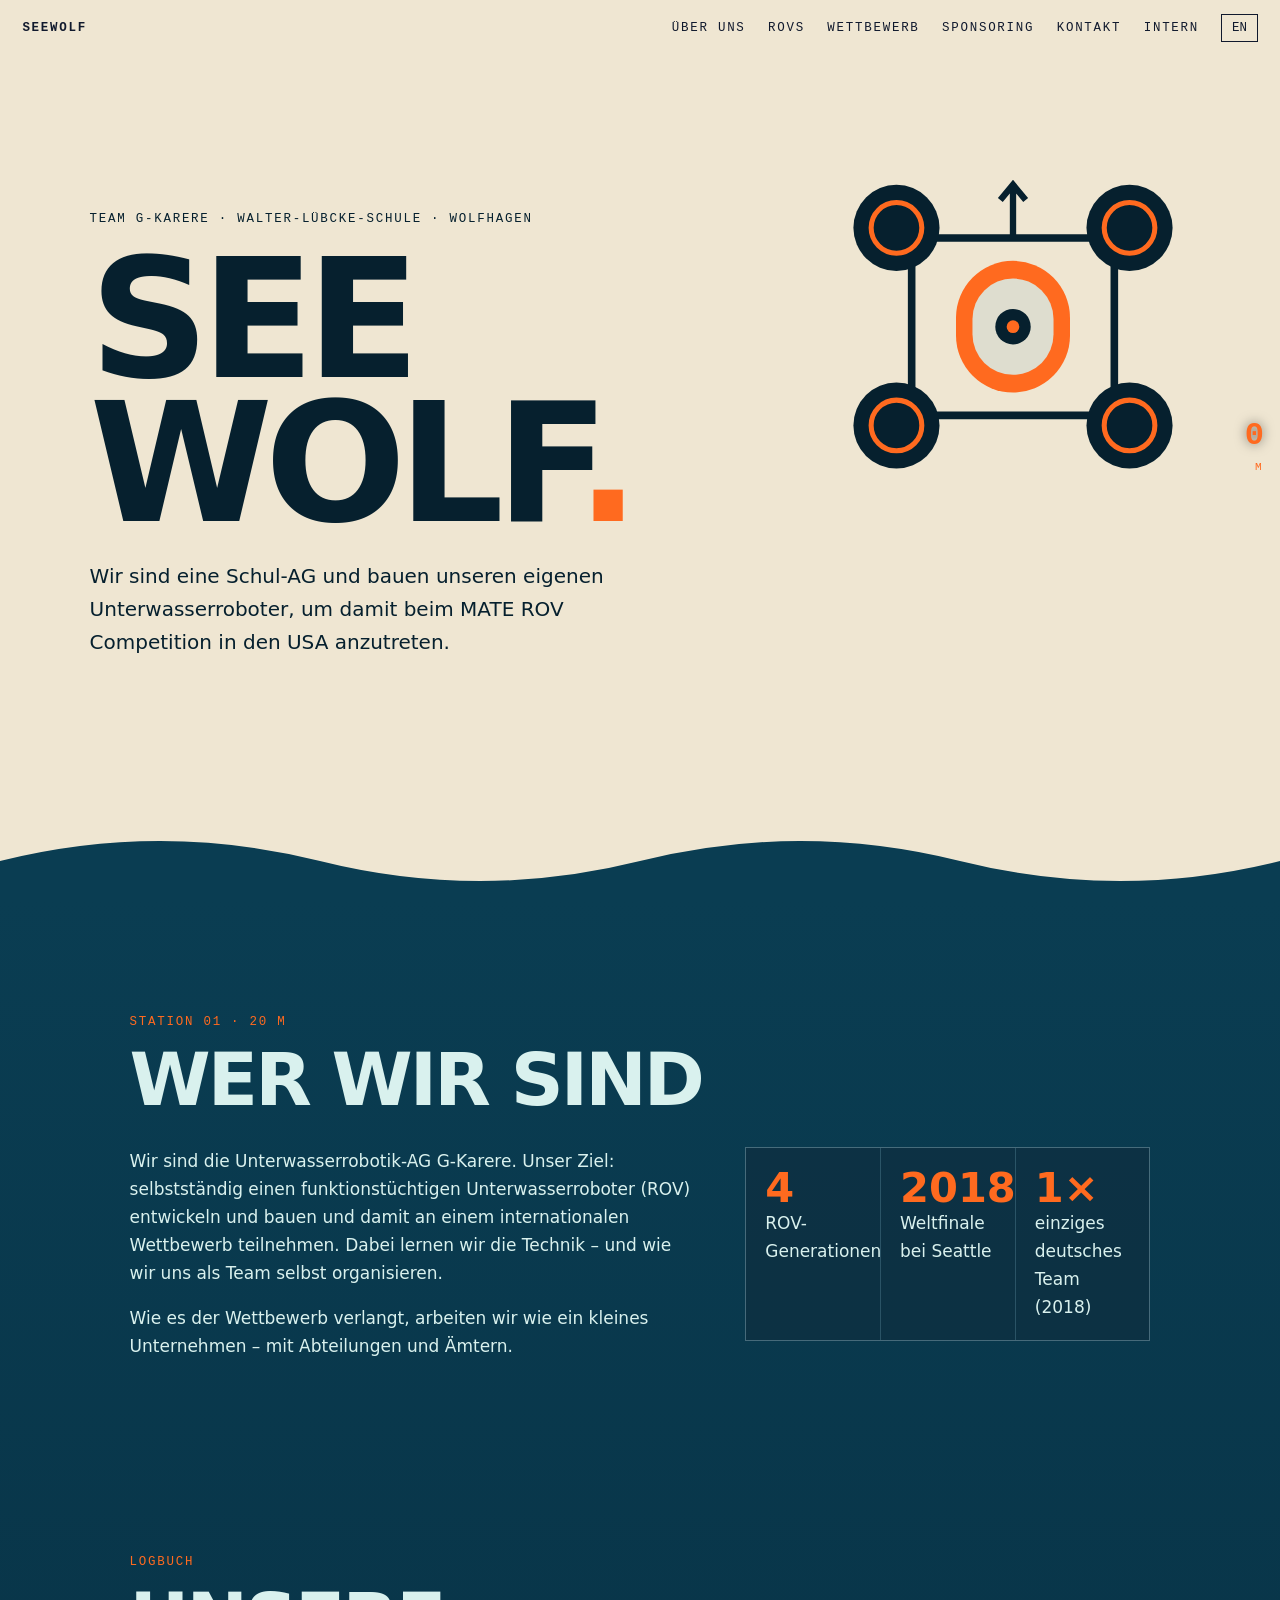
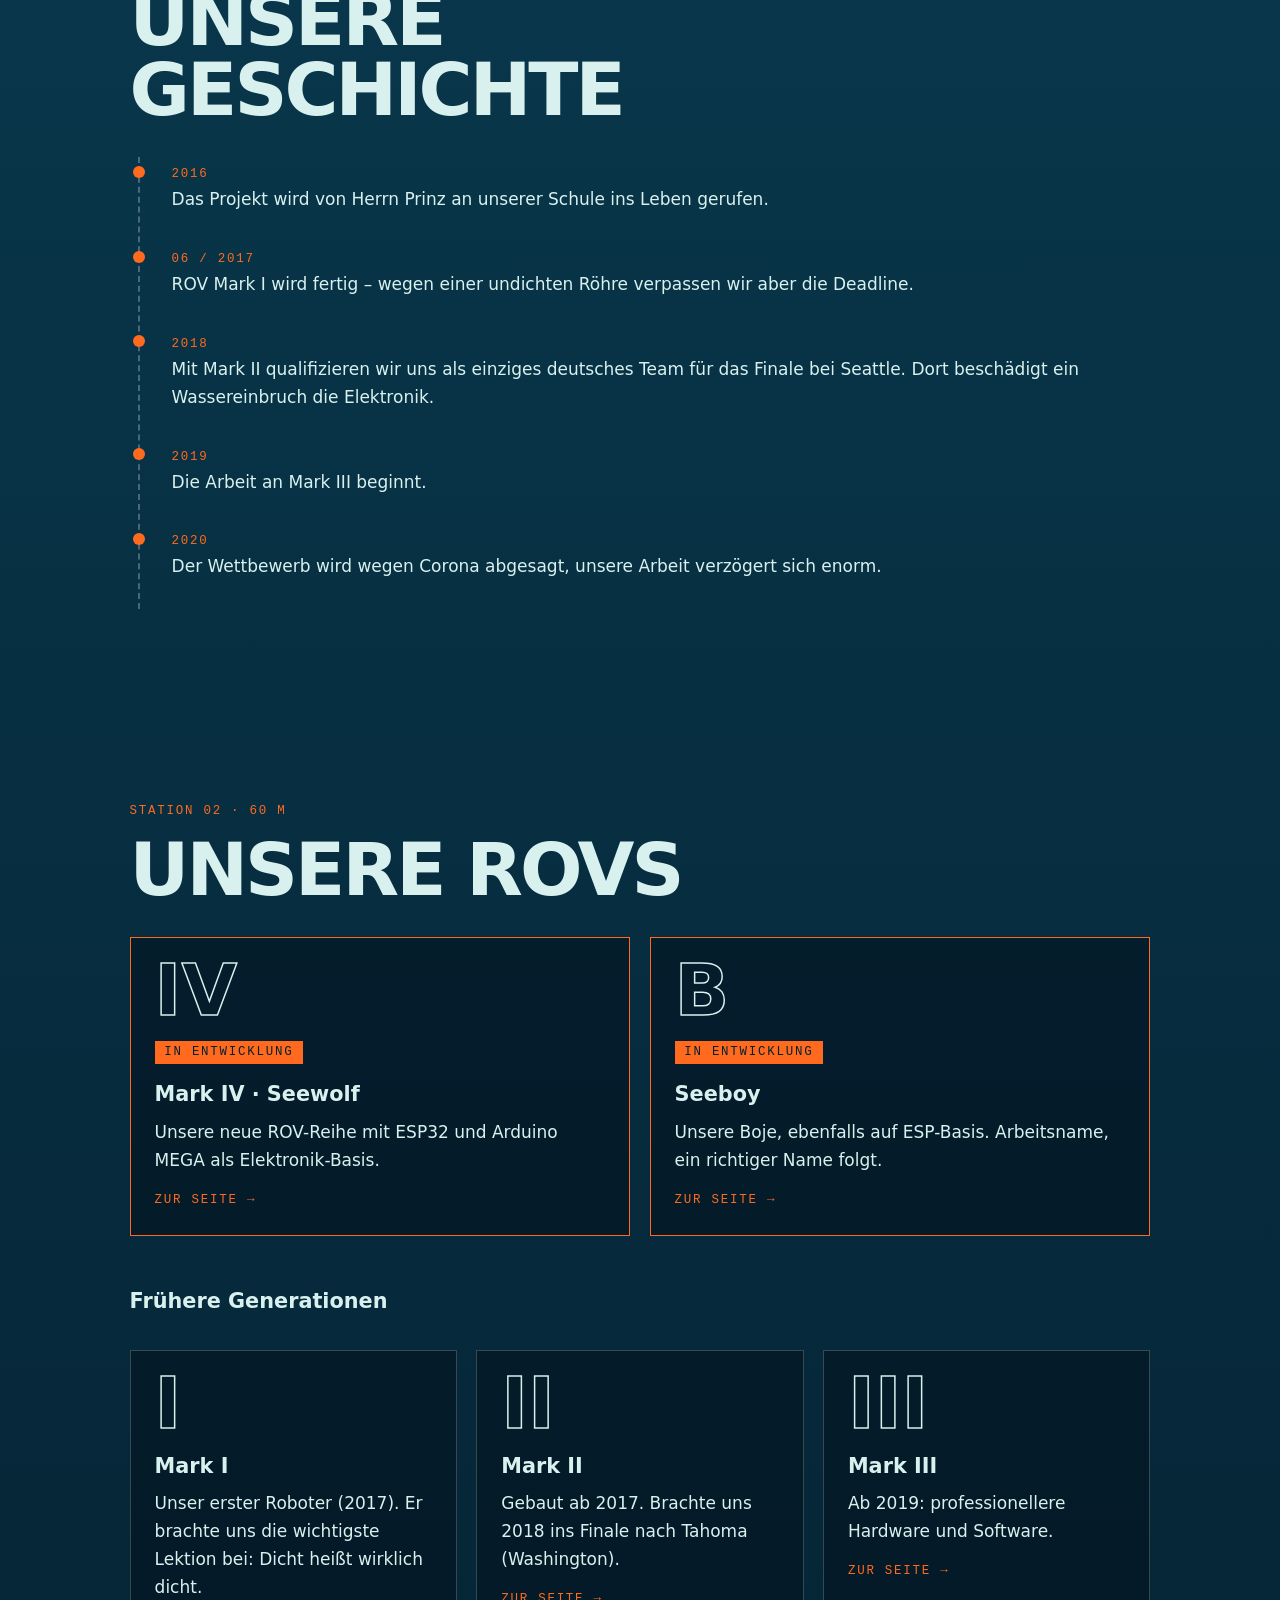
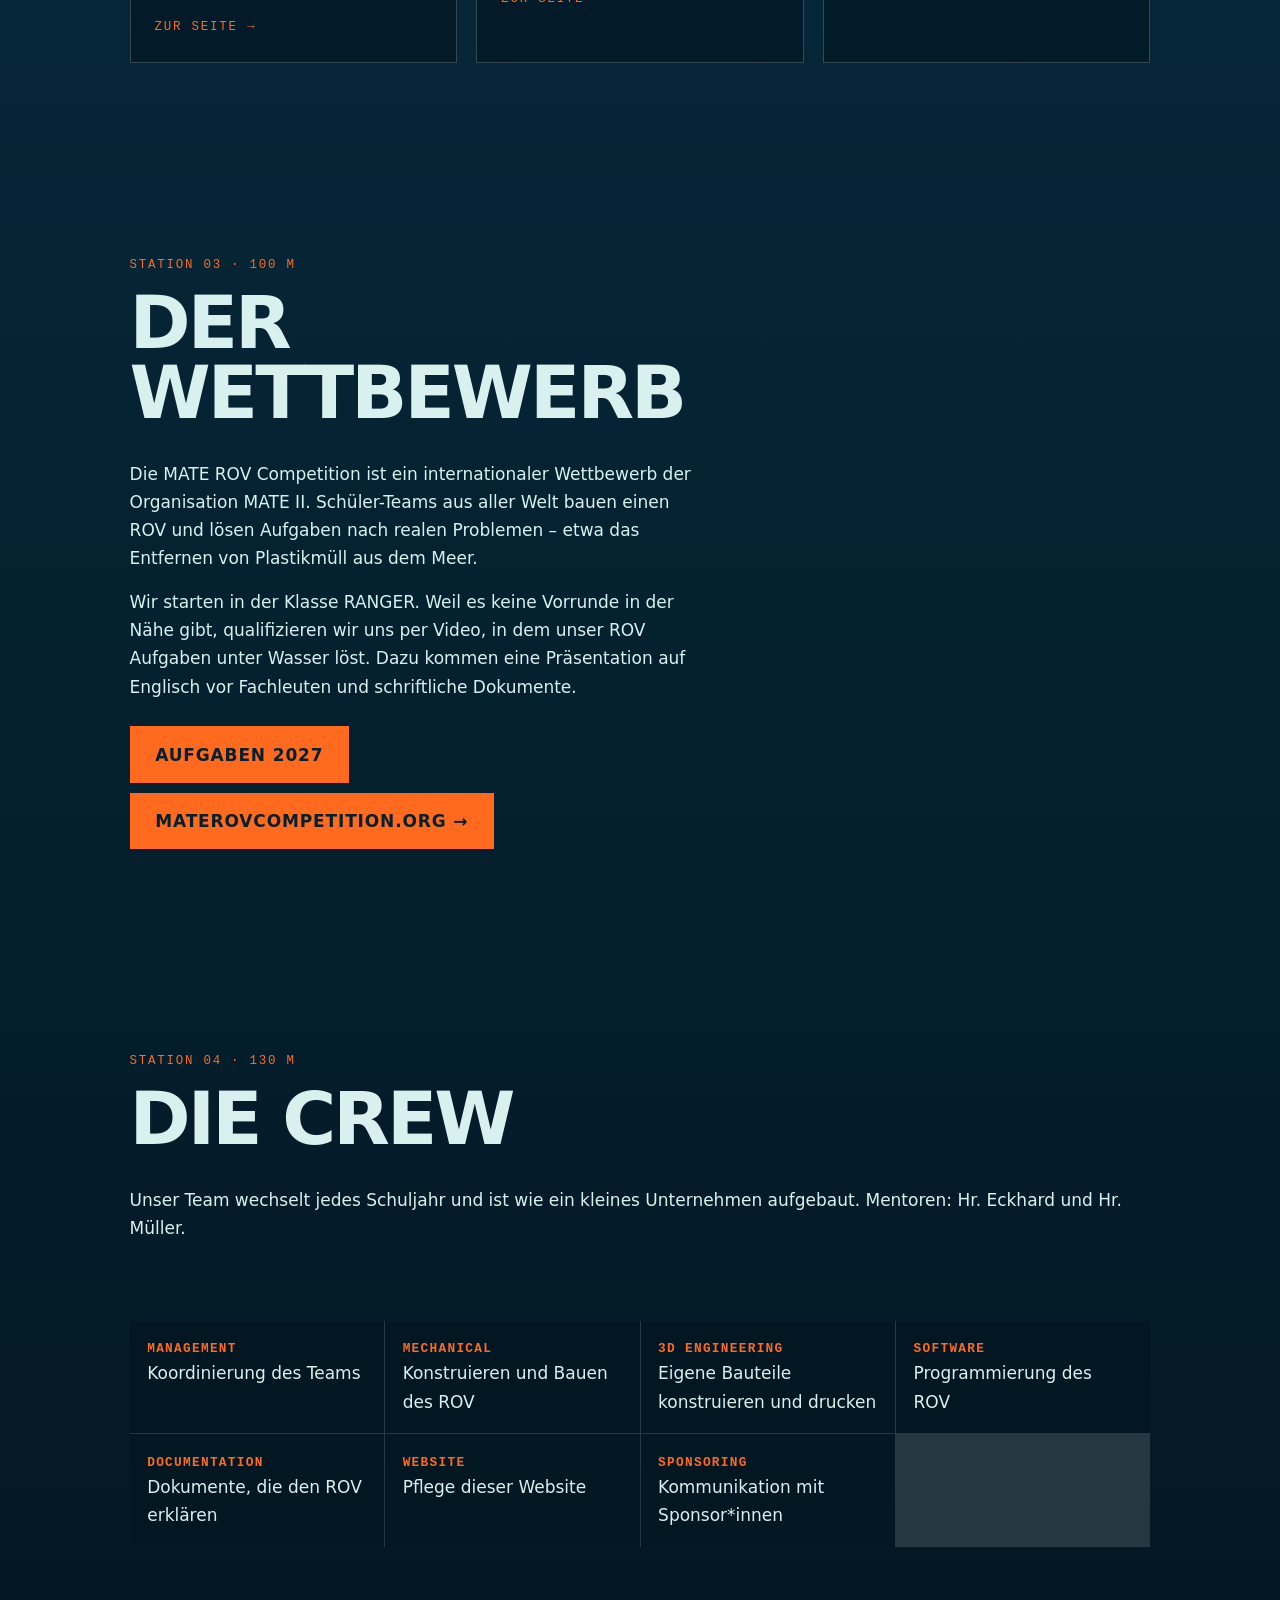
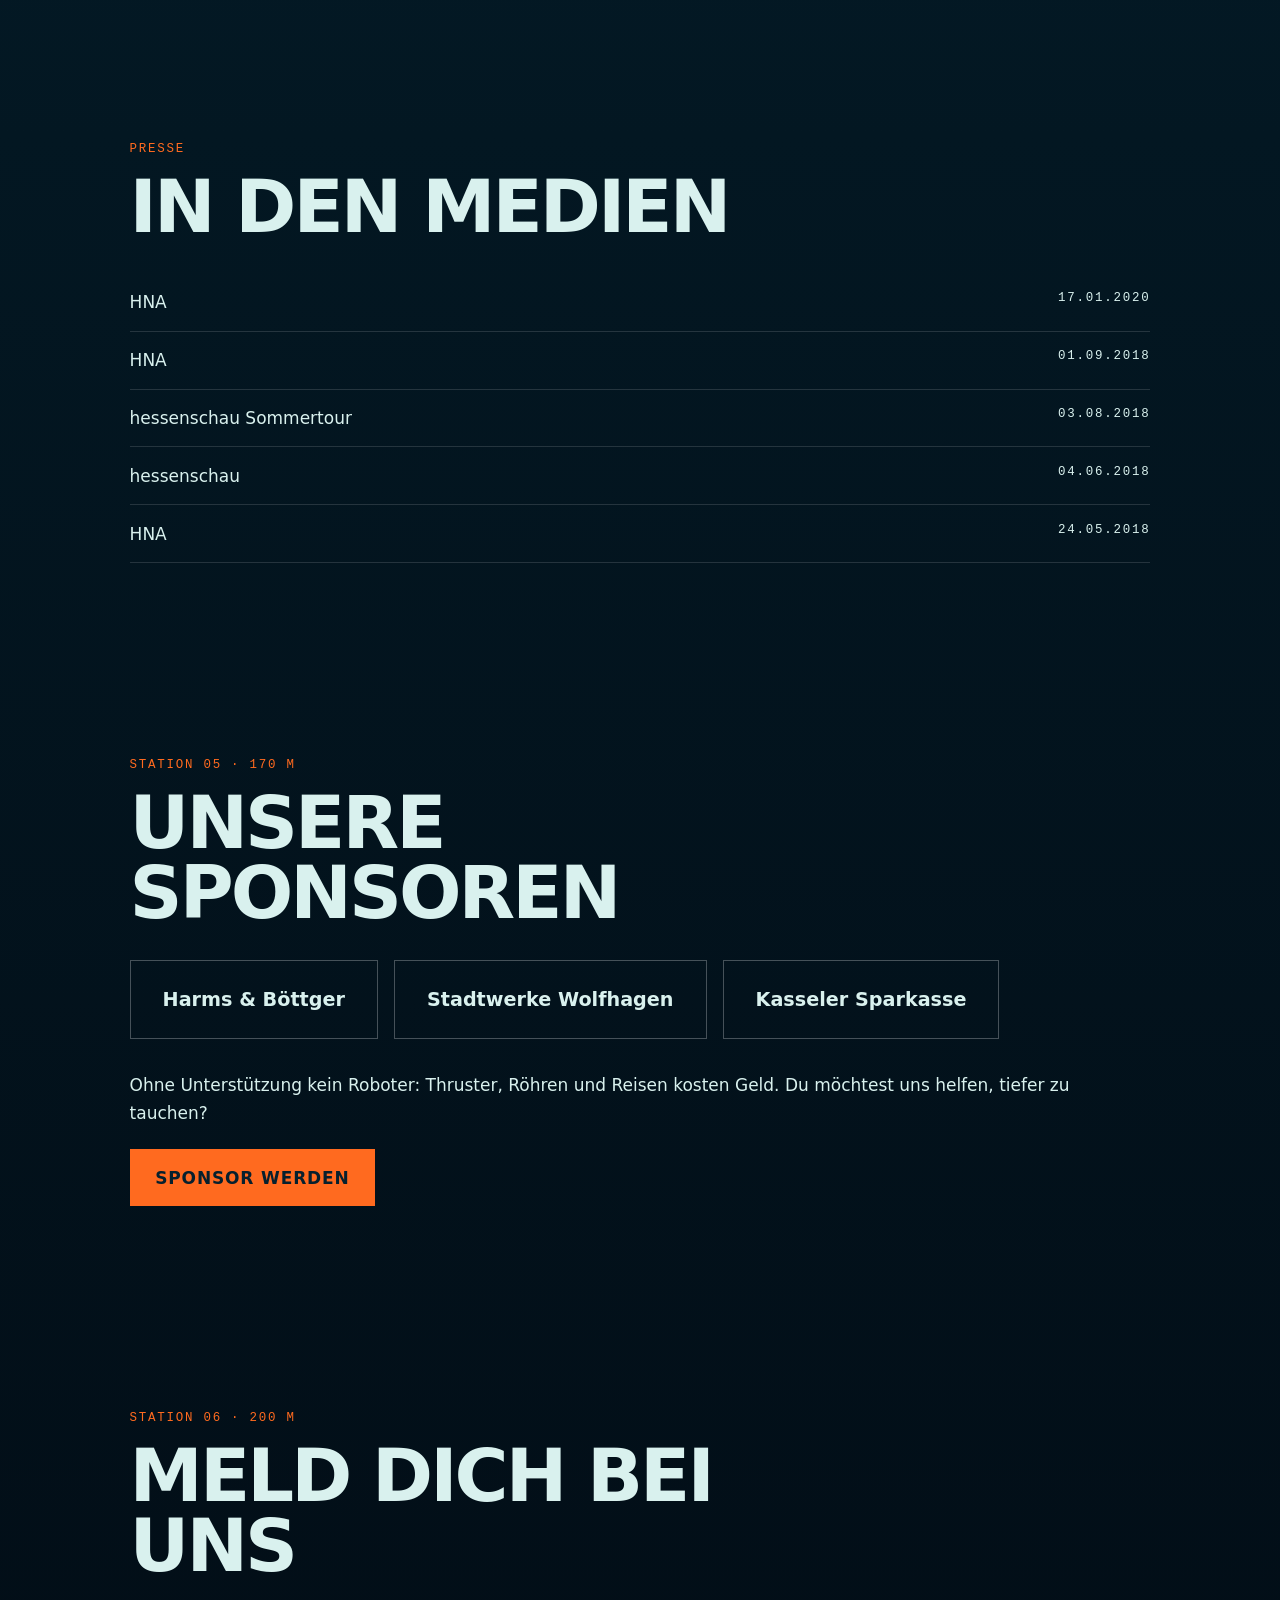
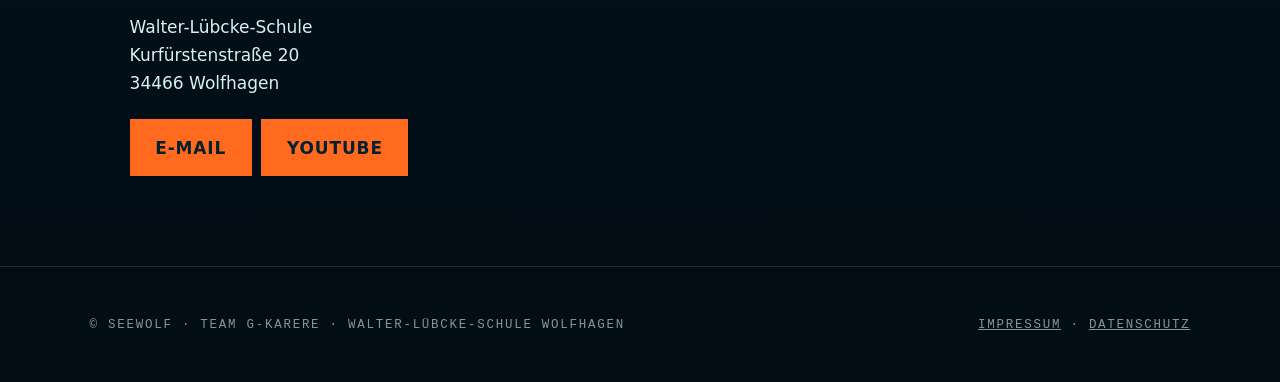
==== commit 0541cfc7: "Add files via upload" ====
--- a/index.html
+++ b/index.html
@@ -1,260 +1,33 @@
 <!DOCTYPE html>
-<html lang="de">
-<head>
-  <meta charset="utf-8">
-  <meta name="viewport" content="width=device-width, initial-scale=1">
-  <title>Start – G-Karere Unterwasserrobotik</title>
-  <meta name="description" content="Schüler*innen der Walter-Lübcke-Schule Wolfhagen bauen einen Unterwasserroboter für die MATE ROV Competition in den USA.">
-  <link rel="stylesheet" href="style.css">
-</head>
+<html lang="de"><head><meta charset="utf-8"><meta name="viewport" content="width=device-width,initial-scale=1">
+<title>Start – Seewolf Unterwasserrobotik</title><meta name="description" content="Schüler*innen der Walter-Lübcke-Schule Wolfhagen bauen einen Unterwasserroboter für die MATE ROV Competition in den USA."><link rel="stylesheet" href="style.css"></head>
 <body>
-
-  <!-- Navigation -->
-  <nav class="mono">
-    <a class="lg" href="index.html#top">G-KARERE</a>
-    <a href="index.html#about" data-en="About">Über uns</a>
-    <a href="index.html#rovs">ROVs</a>
-    <a href="seewolf.html">Seewolf</a>
-    <a href="seeboy.html">Seeboy</a>
-    <a href="index.html#comp" data-en="Competition">Wettbewerb</a>
-    <a href="index.html#sponsors">Sponsoring</a>
-    <a href="index.html#contact" data-en="Contact">Kontakt</a>
-    <button id="lang" aria-label="Language">EN</button>
-  </nav>
-
-  <div id="gauge" aria-hidden="true">
-    <b id="depth">0</b><span>M</span>
-  </div>
-
-  <!-- Hero Header -->
-  <header class="hero" id="top">
-    <i class="ring"></i>
-    <i class="ring"></i>
-    <i class="ring"></i>
-    <svg class="rov" viewBox="0 0 300 260" aria-label="ROV">
-      <rect x="70" y="60" width="160" height="140" rx="18" fill="none" stroke="#06202e" stroke-width="6"/>
-      <rect x="105" y="78" width="90" height="104" rx="45" fill="#ff6a1f"/>
-      <rect x="118" y="92" width="64" height="76" rx="32" fill="#d9f1ee" opacity=".85"/>
-      <circle cx="150" cy="130" r="14" fill="#06202e"/>
-      <circle cx="150" cy="130" r="5" fill="#ff6a1f"/>
-      <g fill="#06202e">
-        <circle cx="58" cy="52" r="34"/>
-        <circle cx="242" cy="52" r="34"/>
-        <circle cx="58" cy="208" r="34"/>
-        <circle cx="242" cy="208" r="34"/>
-      </g>
-      <g fill="none" stroke="#ff6a1f" stroke-width="4">
-        <circle cx="58" cy="52" r="20"/>
-        <circle cx="242" cy="52" r="20"/>
-        <circle cx="58" cy="208" r="20"/>
-        <circle cx="242" cy="208" r="20"/>
-      </g>
-      <path d="M150 60V20M140 30l10-12 10 12" stroke="#06202e" stroke-width="5" fill="none"/>
-    </svg>
-
-    <span class="mono">Walter-Lübcke-Schule · Wolfhagen · Hessen</span>
-    <h1>Sea<i>-</i><br>wolf</h1>
-    <p class="sub" data-en="We are a school team building our own underwater robot to compete at the MATE ROV Competition in the USA.">
-      Wir sind eine Schul-AG und bauen unseren eigenen Unterwasserroboter, um damit beim MATE ROV Competition in den USA anzutreten.
-    </p>
-    <svg class="wave" viewBox="0 0 1200 80" preserveAspectRatio="none">
-      <path d="M0 40Q150 0 300 40T600 40T900 40T1200 40V80H0Z" fill="#0a3d52"/>
-    </svg>
-  </header>
-
-  <main>
-    <!-- Über uns -->
-    <section id="about" class="rv">
-      <span class="st mono">Station 01 · 20 m</span>
-      <h2 data-en="Who we are">Wer wir sind</h2>
-      <div class="two">
-        <div>
-          <p data-en="We are the underwater robotics club G-Karere. Our goal: to independently design and build a working underwater robot (ROV) and take it to an international competition. We learn the technology and how to organise ourselves as a team.">
-            Wir sind die Unterwasserrobotik-AG G-Karere. Unser Ziel: selbstständig einen funktionstüchtigen Unterwasserroboter (ROV) entwickeln und bauen und damit an einem internationalen Wettbewerb teilnehmen. Dabei lernen wir die Technik – und wie wir uns als Team selbst organisieren.
-          </p>
-          <p data-en="Like the competition demands, we run like a small company, with departments and roles.">
-            Wie es der Wettbewerb verlangt, arbeiten wir wie ein kleines Unternehmen – mit Abteilungen und Ämtern.
-          </p>
-        </div>
-        <div class="stats">
-          <div><b>3</b><span data-en="ROV generations">ROV-Generationen</span></div>
-          <div><b>2018</b><span data-en="World finals, Seattle area">Weltfinale bei Seattle</span></div>
-          <div><b>1×</b><span data-en="the only German team (2018)">einziges deutsches Team (2018)</span></div>
-        </div>
-      </div>
-    </section>
-
-    <!-- Geschichte / Logbuch -->
-    <section class="rv">
-      <span class="st mono" data-en="Log">Logbuch</span>
-      <h2 data-en="Our history">Unsere Geschichte</h2>
-      <div class="tl">
-        <div>
-          <span class="mono">2016</span>
-          <p data-en="Project founded at our school by Mr. Prinz.">Das Projekt wird von Herrn Prinz an unserer Schule ins Leben gerufen.</p>
-        </div>
-        <div>
-          <span class="mono">06 / 2017</span>
-          <p data-en="ROV Mark I is finished, but a leaking tube makes us miss the deadline.">ROV Mark I wird fertig – wegen einer undichten Röhre verpassen wir aber die Deadline.</p>
-        </div>
-        <div>
-          <span class="mono">2018</span>
-          <p data-en="With Mark II we qualify as the only German team for the international finals near Seattle. A leak damages the electronics there.">Mit Mark II qualifizieren wir uns als einziges deutsches Team für das Finale bei Seattle. Dort beschädigt ein Wassereinbruch die Elektronik.</p>
-        </div>
-        <div>
-          <span class="mono">2019</span>
-          <p data-en="Work on Mark III begins.">Die Arbeit an Mark III beginnt.</p>
-        </div>
-        <div>
-          <span class="mono">2020</span>
-          <p data-en="The competition is cancelled because of the pandemic and our work slows down.">Der Wettbewerb wird wegen Corona abgesagt, unsere Arbeit verzögert sich enorm.</p>
-        </div>
-      </div>
-    </section>
-
-    <!-- ROVs & Systeme -->
-    <section id="rovs" class="rv">
-      <span class="st mono">Station 02 · 60 m</span>
-      <h2 data-en="Our ROVs & Systems">Unsere ROVs & Systeme</h2>
-      <div class="cards">
-        <a class="card" href="rov-mark-1.html">
-          <span class="n">I</span>
-          <h3>Mark I</h3>
-          <p data-en="Our first robot (2017). It taught us the hardest lesson: watertight really means watertight.">Unser erster Roboter (2017). Er brachte uns die wichtigste Lektion bei: Dicht heißt wirklich dicht.</p>
-          <span class="go mono" data-en="View page →">Zur Seite →</span>
-        </a>
-        <a class="card" href="rov-mark-2.html">
-          <span class="n">II</span>
-          <h3>Mark II</h3>
-          <p data-en="Built from 2017. Took us to the 2018 finals in Tahoma, Washington.">Gebaut ab 2017. Brachte uns 2018 ins Finale nach Tahoma (Washington).</p>
-          <span class="go mono" data-en="View page →">Zur Seite →</span>
-        </a>
-        <a class="card hot" href="rov-mark-3.html">
-          <span class="n">III</span>
-          <span class="tag mono" data-en="In development">In Entwicklung</span>
-          <h3>Mark III</h3>
-          <p data-en="Our current ROV: more professional hardware and software.">Unser aktueller ROV: professionellere Hardware und Software.</p>
-          <span class="go mono" data-en="View page →">Zur Seite →</span>
-        </a>
-        <a class="card hot" href="seewolf.html">
-          <span class="n">🐺</span>
-          <span class="tag mono">Neu</span>
-          <h3>Seewolf</h3>
-          <p>Unsere neue Roboterreihe, angetrieben durch eine Kombination aus ESP32 und Arduino Mega.</p>
-          <span class="go mono">Zur Seite →</span>
-        </a>
-        <a class="card hot" href="seeboy.html">
-          <span class="n">⚓</span>
-          <span class="tag mono">Neu</span>
-          <h3>Seeboy</h3>
-          <p>Die dazugehörige Mess- und Kommunikationsboje basierend auf ESP32 und Arduino Mega.</p>
-          <span class="go mono">Zur Seite →</span>
-        </a>
-      </div>
-    </section>
-
-    <!-- Der Wettbewerb -->
-    <section id="comp" class="rv">
-      <span class="st mono">Station 03 · 100 m</span>
-      <h2 data-en="The competition">Der Wettbewerb</h2>
-      <div class="two">
-        <div>
-          <p data-en="The MATE ROV Competition is an international contest by MATE II. Student teams from all over the world build an ROV and solve missions based on real-world problems, such as removing plastic waste from the sea.">
-            Die MATE ROV Competition ist ein internationaler Wettbewerb der Organisation MATE II. Schüler-Teams aus aller Welt bauen einen ROV und lösen Aufgaben nach realen Problemen – etwa das Entfernen von Plastikmüll aus dem Meer.
-          </p>
-          <p data-en="We compete in the RANGER class. Since there is no regional round nearby, we qualify by sending in a video of our ROV solving tasks underwater. Teams also present in English to experts and hand in technical documents.">
-            Wir starten in der Klasse RANGER. Weil es keine Vorrunde in der Nähe gibt, qualifizieren wir uns per Video, in dem unser ROV Aufgaben unter Wasser löst. Dazu kommen eine Präsentation auf Englisch vor Fachleuten und schriftliche Dokumente.
-          </p>
-          <p style="margin-top:1.6rem">
-            <a class="btn" href="https://www.materovcompetition.org/" target="_blank" rel="noopener">materovcompetition.org →</a>
-          </p>
-        </div>
-        <figure class="pic">
-          <img src="images/wettbewerb.jpg" alt="MATE ROV Competition" loading="lazy" onerror="this.onerror=function(){this.parentNode.style.display='none'};this.src='https://image.jimcdn.com/app/cms/image/transf/dimension=1920x1024:format=jpg/path/s03b168795390becb/image/iddf4a0cc4f48d196/version/1633785123/image.jpg'">
-        </figure>
-      </div>
-    </section>
-
-    <!-- Die Crew -->
-    <section id="team" class="rv">
-      <span class="st mono">Station 04 · 130 m</span>
-      <h2 data-en="The crew">Die Crew</h2>
-      <p data-en="Our team changes every school year and is run like a small company. Mentors: Mr. Eckhard and Mr. Müller.">
-        Unser Team wechselt jedes Schuljahr und ist wie ein kleines Unternehmen aufgebaut. Mentoren: Hr. Eckhard und Hr. Müller.
-      </p>
-      <div class="who">
-        <figure class="pic">
-          <img src="images/eckhard.jpg" alt="Hr. Eckhard" loading="lazy" onerror="this.onerror=function(){this.parentNode.style.display='none'};this.src='https://image.jimcdn.com/app/cms/image/transf/dimension=200x10000:format=jpg/path/s03b168795390becb/image/icae2709d83f6600f/version/1583605324/image.jpg'">
-          <figcaption class="mono" data-en="Mr. Eckhard">Hr. Eckhard</figcaption>
-        </figure>
-        <figure class="pic">
-          <img src="images/mueller.jpg" alt="Hr. Müller" loading="lazy" onerror="this.onerror=function(){this.parentNode.style.display='none'};this.src='https://image.jimcdn.com/app/cms/image/transf/none/path/s03b168795390becb/image/i426fca9f665eab81/version/1598301120/image.jpg'">
-          <figcaption class="mono" data-en="Mr. Müller">Hr. Müller</figcaption>
-        </figure>
-      </div>
-      <div class="pics">
-        <figure class="pic"><img src="images/team-1.jpg" alt="Teamfoto" loading="lazy" onerror="this.onerror=function(){this.parentNode.style.display='none'};this.src='https://image.jimcdn.com/app/cms/image/transf/none/path/s03b168795390becb/image/i86588883fc95627b/version/1604165728/image.jpg'"></figure>
-        <figure class="pic"><img src="images/team-2.jpg" alt="Teamfoto" loading="lazy" onerror="this.onerror=function(){this.parentNode.style.display='none'};this.src='https://image.jimcdn.com/app/cms/image/transf/none/path/s03b168795390becb/image/ib8a6d61e08a3417a/version/1604161608/image.jpg'"></figure>
-        <figure class="pic"><img src="images/team-3.jpg" alt="Teamfoto" loading="lazy" onerror="this.onerror=function(){this.parentNode.style.display='none'};this.src='https://image.jimcdn.com/app/cms/image/transf/none/path/s03b168795390becb/image/ia31cffa0acfdf1a4/version/1604161826/image.jpg'"></figure>
-      </div>
-      <div class="dep">
-        <div><b>Management</b><span data-en="Coordinating the team">Koordinierung des Teams</span></div>
-        <div><b>Mechanical</b><span data-en="Designing and building the ROV">Konstruieren und Bauen des ROV</span></div>
-        <div><b>3D Engineering</b><span data-en="Designing and printing custom parts">Eigene Bauteile konstruieren und drucken</span></div>
-        <div><b>Software</b><span data-en="Programming the ROV">Programmierung des ROV</span></div>
-        <div><b>Documentation</b><span data-en="Documents that explain the ROV">Dokumente, die den ROV erklären</span></div>
-        <div><b>Website</b><span data-en="Running this site">Pflege dieser Website</span></div>
-        <div><b>Sponsoring</b><span data-en="Talking to sponsors">Kommunikation mit Sponsor*innen</span></div>
-      </div>
-    </section>
-
-    <!-- Presse -->
-    <section class="rv">
-      <span class="st mono" data-en="Press">Presse</span>
-      <h2 data-en="In the news">In den Medien</h2>
-      <ul class="press">
-        <li><a href="https://www.hna.de/lokales/wolfhagen/wolfhagen-ort54301/wolfhagen-schueler-nehmen-an-wettbewerb-in-usa-teil-13447789.html" target="_blank" rel="noopener"><span>HNA</span><span class="mono">17.01.2020</span></a></li>
-        <li><a href="https://www.hna.de/lokales/wolfhagen/wolfhagen-ort54301/schueler-wolfhager-wilhelm-filchner-schule-reisten-fuer-internationalen-wettbewerb-nach-seattle-10199096.html" target="_blank" rel="noopener"><span>HNA</span><span class="mono">01.09.2018</span></a></li>
-        <li><a href="https://www.hessenschau.de/tv-sendung/hessenschau---ganze-sendung,video-68164.html" target="_blank" rel="noopener"><span>hessenschau Sommertour</span><span class="mono">03.08.2018</span></a></li>
-        <li><a href="https://www.hessenschau.de/tv-sendung/hessenschau---ganze-sendung,video-63766.html" target="_blank" rel="noopener"><span>hessenschau</span><span class="mono">04.06.2018</span></a></li>
-        <li><a href="https://www.hna.de/lokales/wolfhagen/wolfhagen-ort54301/unterwasserrobotik-ag-filchner-schule-ist-bei-wm-in-seattle-dabei-9894717.html" target="_blank" rel="noopener"><span>HNA</span><span class="mono">24.05.2018</span></a></li>
-      </ul>
-    </section>
-
-    <!-- Sponsoren -->
-    <section id="sponsors" class="rv">
-      <span class="st mono">Station 05 · 170 m</span>
-      <h2 data-en="Our sponsors">Unsere Sponsoren</h2>
-      <div class="sp">
-        <a href="http://www.harms-boettger.de/" target="_blank" rel="noopener">Harms &amp; Böttger</a>
-        <a href="https://www.stadtwerke-wolfhagen.de/" target="_blank" rel="noopener">Stadtwerke Wolfhagen</a>
-        <a href="https://www.kasseler-sparkasse.de/" target="_blank" rel="noopener">Kasseler Sparkasse</a>
-      </div>
-      <p data-en="Without support there is no robot: thrusters, enclosures and travel cost real money. Want to help us dive deeper?">
-        Ohne Unterstützung kein Roboter: Thruster, Röhren und Reisen kosten Geld. Du möchtest uns helfen, tiefer zu tauchen?
-      </p>
-      <p style="margin-top:1.4rem">
-        <a class="btn" href="#contact" data-en="Become a sponsor">Sponsor werden</a>
-      </p>
-    </section>
-
-    <!-- Kontakt -->
-    <section id="contact" class="rv">
-      <span class="st mono">Station 06 · 200 m</span>
-      <h2 data-en="Get in touch">Meld dich bei uns</h2>
-      <p>Walter-Lübcke-Schule<br>Kurfürstenstraße 20<br>34466 Wolfhagen</p>
-      <p style="margin-top:1.4rem">
-        <a class="btn" href="mailto:DEINE-ADRESSE@BEISPIEL.DE">E-Mail</a>
-        <a class="btn" href="https://www.youtube.com/channel/UCu65_iAXrEefW-L_GRDL5ug" target="_blank" rel="noopener">YouTube</a>
-      </p>
-    </section>
-  </main>
-
-  <!-- Footer -->
-  <footer class="mono">
-    <span>© G-Karere · Walter-Lübcke-Schule Wolfhagen</span>
-    <span><a href="impressum.html">Impressum</a> · <a href="datenschutz.html" data-en="Privacy">Datenschutz</a></span>
-  </footer>
-
-</body>
-</html>
+<nav class="mono"><a class="lg" href="index.html#top">SEEWOLF</a><a href="index.html#about" data-en="About">Über uns</a><a href="index.html#rovs">ROVs</a><a href="wettbewerb.html" data-en="Competition">Wettbewerb</a><a href="index.html#sponsors">Sponsoring</a><a href="index.html#contact" data-en="Contact">Kontakt</a><a href="intern.html">Intern</a><button id="lang" aria-label="Language">EN</button></nav>
+<div id="gauge" aria-hidden="true"><b id="depth">0</b><span>M</span></div>
+<header class="hero" id="top"><i class="ring"></i><i class="ring"></i><i class="ring"></i><svg class="rov" viewBox="0 0 300 260" aria-label="ROV"><rect x="70" y="60" width="160" height="140" rx="18" fill="none" stroke="#06202e" stroke-width="6"/><rect x="105" y="78" width="90" height="104" rx="45" fill="#ff6a1f"/><rect x="118" y="92" width="64" height="76" rx="32" fill="#d9f1ee" opacity=".85"/><circle cx="150" cy="130" r="14" fill="#06202e"/><circle cx="150" cy="130" r="5" fill="#ff6a1f"/><g fill="#06202e"><circle cx="58" cy="52" r="34"/><circle cx="242" cy="52" r="34"/><circle cx="58" cy="208" r="34"/><circle cx="242" cy="208" r="34"/></g><g fill="none" stroke="#ff6a1f" stroke-width="4"><circle cx="58" cy="52" r="20"/><circle cx="242" cy="52" r="20"/><circle cx="58" cy="208" r="20"/><circle cx="242" cy="208" r="20"/></g><path d="M150 60V20M140 30l10-12 10 12" stroke="#06202e" stroke-width="5" fill="none"/></svg>
+<span class="mono">Team G-Karere · Walter-Lübcke-Schule · Wolfhagen</span><h1>See<br>wolf<i>.</i></h1>
+<p class="sub" data-en="We are a school team building our own underwater robot to compete at the MATE ROV Competition in the USA.">Wir sind eine Schul-AG und bauen unseren eigenen Unterwasserroboter, um damit beim MATE ROV Competition in den USA anzutreten.</p><svg class="wave" viewBox="0 0 1200 80" preserveAspectRatio="none"><path d="M0 40Q150 0 300 40T600 40T900 40T1200 40V80H0Z" fill="#0a3d52"/></svg></header>
+<main><section id=about class="rv"><span class="st mono">Station 01 · 20 m</span><h2 data-en="Who we are">Wer wir sind</h2>
+<div class="two"><div><p data-en="We are the underwater robotics club G-Karere. Our goal: to independently design and build a working underwater robot (ROV) and take it to an international competition. We learn the technology and how to organise ourselves as a team.">Wir sind die Unterwasserrobotik-AG G-Karere. Unser Ziel: selbstständig einen funktionstüchtigen Unterwasserroboter (ROV) entwickeln und bauen und damit an einem internationalen Wettbewerb teilnehmen. Dabei lernen wir die Technik – und wie wir uns als Team selbst organisieren.</p>
+<p data-en="Like the competition demands, we run like a small company, with departments and roles.">Wie es der Wettbewerb verlangt, arbeiten wir wie ein kleines Unternehmen – mit Abteilungen und Ämtern.</p></div>
+<div class="stats"><div><b>4</b><span data-en="ROV generations">ROV-Generationen</span></div><div><b>2018</b><span data-en="World finals, Seattle area">Weltfinale bei Seattle</span></div><div><b>1×</b><span data-en="the only German team (2018)">einziges deutsches Team (2018)</span></div></div></div></section><section class="rv"><span class="st mono" data-en="Log">Logbuch</span><h2 data-en="Our history">Unsere Geschichte</h2><div class="tl"><div><span class="mono">2016</span><p data-en="Project founded at our school by Mr. Prinz.">Das Projekt wird von Herrn Prinz an unserer Schule ins Leben gerufen.</p></div><div><span class="mono">06 / 2017</span><p data-en="ROV Mark I is finished, but a leaking tube makes us miss the deadline.">ROV Mark I wird fertig – wegen einer undichten Röhre verpassen wir aber die Deadline.</p></div><div><span class="mono">2018</span><p data-en="With Mark II we qualify as the only German team for the international finals near Seattle. A leak damages the electronics there.">Mit Mark II qualifizieren wir uns als einziges deutsches Team für das Finale bei Seattle. Dort beschädigt ein Wassereinbruch die Elektronik.</p></div><div><span class="mono">2019</span><p data-en="Work on Mark III begins.">Die Arbeit an Mark III beginnt.</p></div><div><span class="mono">2020</span><p data-en="The competition is cancelled because of the pandemic and our work slows down.">Der Wettbewerb wird wegen Corona abgesagt, unsere Arbeit verzögert sich enorm.</p></div></div></section><section id=rovs class="rv"><span class="st mono">Station 02 · 60 m</span><h2 data-en="Our ROVs">Unsere ROVs</h2>
+<div class="cards"><a class="card hot" href="rov-mark-4.html"><span class="n">IV</span><span class="tag mono" data-en="In development">In Entwicklung</span><h3>Mark IV · Seewolf</h3><p data-en="Our new ROV series built on ESP32 and Arduino MEGA.">Unsere neue ROV-Reihe mit ESP32 und Arduino MEGA als Elektronik-Basis.</p><span class="go mono" data-en="View page →">Zur Seite →</span></a>
+<a class="card hot" href="seeboy.html"><span class="n">B</span><span class="tag mono" data-en="In development">In Entwicklung</span><h3>Seeboy</h3><p data-en="Our buoy, also ESP-based. A working name, the real one is to come.">Unsere Boje, ebenfalls auf ESP-Basis. Arbeitsname, ein richtiger Name folgt.</p><span class="go mono" data-en="View page →">Zur Seite →</span></a></div>
+<h3 style="margin-top:3rem" data-en="Earlier generations">Frühere Generationen</h3>
+<div class="cards"><a class="card" href="rov-mark-1.html"><span class="n">I</span><h3>Mark I</h3><p data-en="Our first robot (2017). It taught us the hardest lesson: watertight really means watertight.">Unser erster Roboter (2017). Er brachte uns die wichtigste Lektion bei: Dicht heißt wirklich dicht.</p><span class="go mono" data-en="View page →">Zur Seite →</span></a>
+<a class="card" href="rov-mark-2.html"><span class="n">II</span><h3>Mark II</h3><p data-en="Built from 2017. Took us to the 2018 finals in Tahoma, Washington.">Gebaut ab 2017. Brachte uns 2018 ins Finale nach Tahoma (Washington).</p><span class="go mono" data-en="View page →">Zur Seite →</span></a>
+<a class="card" href="rov-mark-3.html"><span class="n">III</span><h3>Mark III</h3><p data-en="From 2019: more professional hardware and software.">Ab 2019: professionellere Hardware und Software.</p><span class="go mono" data-en="View page →">Zur Seite →</span></a></div></section><section id=comp class="rv"><span class="st mono">Station 03 · 100 m</span><h2 data-en="The competition">Der Wettbewerb</h2>
+<div class="two"><div><p data-en="The MATE ROV Competition is an international contest by MATE II. Student teams from all over the world build an ROV and solve missions based on real-world problems, such as removing plastic waste from the sea.">Die MATE ROV Competition ist ein internationaler Wettbewerb der Organisation MATE II. Schüler-Teams aus aller Welt bauen einen ROV und lösen Aufgaben nach realen Problemen – etwa das Entfernen von Plastikmüll aus dem Meer.</p>
+<p data-en="We compete in the RANGER class. Since there is no regional round nearby, we qualify by sending in a video of our ROV solving tasks underwater. Teams also present in English to experts and hand in technical documents.">Wir starten in der Klasse RANGER. Weil es keine Vorrunde in der Nähe gibt, qualifizieren wir uns per Video, in dem unser ROV Aufgaben unter Wasser löst. Dazu kommen eine Präsentation auf Englisch vor Fachleuten und schriftliche Dokumente.</p>
+<p style="margin-top:1.6rem"><a class="btn" href="wettbewerb.html" data-en="Tasks 2027">Aufgaben 2027</a><a class="btn" href="https://www.materovcompetition.org/" target="_blank" rel="noopener">materovcompetition.org →</a></p></div>
+<figure class="pic"><img src="images/wettbewerb.jpg" alt="MATE ROV Competition" loading="lazy" onerror="this.onerror=function(){this.parentNode.style.display='none'};this.src='https://image.jimcdn.com/app/cms/image/transf/dimension=1920x1024:format=jpg/path/s03b168795390becb/image/iddf4a0cc4f48d196/version/1633785123/image.jpg'"></figure></div></section><section id=team class="rv"><span class="st mono">Station 04 · 130 m</span><h2 data-en="The crew">Die Crew</h2>
+<p data-en="Our team changes every school year and is run like a small company. Mentors: Mr. Eckhard and Mr. Müller.">Unser Team wechselt jedes Schuljahr und ist wie ein kleines Unternehmen aufgebaut. Mentoren: Hr. Eckhard und Hr. Müller.</p>
+<div class="who"><figure class="pic"><img src="images/eckhard.jpg" alt="Hr. Eckhard" loading="lazy" onerror="this.onerror=function(){this.parentNode.style.display='none'};this.src='https://image.jimcdn.com/app/cms/image/transf/dimension=200x10000:format=jpg/path/s03b168795390becb/image/icae2709d83f6600f/version/1583605324/image.jpg'"><figcaption class="mono" data-en="Mr. Eckhard">Hr. Eckhard</figcaption></figure><figure class="pic"><img src="images/mueller.jpg" alt="Hr. Müller" loading="lazy" onerror="this.onerror=function(){this.parentNode.style.display='none'};this.src='https://image.jimcdn.com/app/cms/image/transf/none/path/s03b168795390becb/image/i426fca9f665eab81/version/1598301120/image.jpg'"><figcaption class="mono" data-en="Mr. Müller">Hr. Müller</figcaption></figure></div>
+<div class="pics"><figure class="pic"><img src="images/team-1.jpg" alt="Teamfoto" loading="lazy" onerror="this.onerror=function(){this.parentNode.style.display='none'};this.src='https://image.jimcdn.com/app/cms/image/transf/none/path/s03b168795390becb/image/i86588883fc95627b/version/1604165728/image.jpg'"></figure><figure class="pic"><img src="images/team-2.jpg" alt="Teamfoto" loading="lazy" onerror="this.onerror=function(){this.parentNode.style.display='none'};this.src='https://image.jimcdn.com/app/cms/image/transf/none/path/s03b168795390becb/image/ib8a6d61e08a3417a/version/1604161608/image.jpg'"></figure><figure class="pic"><img src="images/team-3.jpg" alt="Teamfoto" loading="lazy" onerror="this.onerror=function(){this.parentNode.style.display='none'};this.src='https://image.jimcdn.com/app/cms/image/transf/none/path/s03b168795390becb/image/ia31cffa0acfdf1a4/version/1604161826/image.jpg'"></figure></div>
+<div class="dep"><div><b>Management</b><span data-en="Coordinating the team">Koordinierung des Teams</span></div><div><b>Mechanical</b><span data-en="Designing and building the ROV">Konstruieren und Bauen des ROV</span></div><div><b>3D Engineering</b><span data-en="Designing and printing custom parts">Eigene Bauteile konstruieren und drucken</span></div><div><b>Software</b><span data-en="Programming the ROV">Programmierung des ROV</span></div><div><b>Documentation</b><span data-en="Documents that explain the ROV">Dokumente, die den ROV erklären</span></div><div><b>Website</b><span data-en="Running this site">Pflege dieser Website</span></div><div><b>Sponsoring</b><span data-en="Talking to sponsors">Kommunikation mit Sponsor*innen</span></div></div></section><section class="rv"><span class="st mono" data-en="Press">Presse</span><h2 data-en="In the news">In den Medien</h2><ul class="press"><li><a href="https://www.hna.de/lokales/wolfhagen/wolfhagen-ort54301/wolfhagen-schueler-nehmen-an-wettbewerb-in-usa-teil-13447789.html" target="_blank" rel="noopener"><span>HNA</span><span class="mono">17.01.2020</span></a></li><li><a href="https://www.hna.de/lokales/wolfhagen/wolfhagen-ort54301/schueler-wolfhager-wilhelm-filchner-schule-reisten-fuer-internationalen-wettbewerb-nach-seattle-10199096.html" target="_blank" rel="noopener"><span>HNA</span><span class="mono">01.09.2018</span></a></li><li><a href="https://www.hessenschau.de/tv-sendung/hessenschau---ganze-sendung,video-68164.html" target="_blank" rel="noopener"><span>hessenschau Sommertour</span><span class="mono">03.08.2018</span></a></li><li><a href="https://www.hessenschau.de/tv-sendung/hessenschau---ganze-sendung,video-63766.html" target="_blank" rel="noopener"><span>hessenschau</span><span class="mono">04.06.2018</span></a></li><li><a href="https://www.hna.de/lokales/wolfhagen/wolfhagen-ort54301/unterwasserrobotik-ag-filchner-schule-ist-bei-wm-in-seattle-dabei-9894717.html" target="_blank" rel="noopener"><span>HNA</span><span class="mono">24.05.2018</span></a></li></ul></section><section id=sponsors class="rv"><span class="st mono">Station 05 · 170 m</span><h2 data-en="Our sponsors">Unsere Sponsoren</h2>
+<div class="sp"><a href="http://www.harms-boettger.de/" target="_blank" rel="noopener">Harms &amp; Böttger</a><a href="https://www.stadtwerke-wolfhagen.de/" target="_blank" rel="noopener">Stadtwerke Wolfhagen</a><a href="https://www.kasseler-sparkasse.de/" target="_blank" rel="noopener">Kasseler Sparkasse</a></div>
+<p data-en="Without support there is no robot: thrusters, enclosures and travel cost real money. Want to help us dive deeper?">Ohne Unterstützung kein Roboter: Thruster, Röhren und Reisen kosten Geld. Du möchtest uns helfen, tiefer zu tauchen?</p>
+<p style="margin-top:1.4rem"><a class="btn" href="#contact" data-en="Become a sponsor">Sponsor werden</a></p></section><section id=contact class="rv"><span class="st mono">Station 06 · 200 m</span><h2 data-en="Get in touch">Meld dich bei uns</h2>
+<p>Walter-Lübcke-Schule<br>Kurfürstenstraße 20<br>34466 Wolfhagen</p><p style="margin-top:1.4rem"><a class="btn" href="mailto:DEINE-ADRESSE@BEISPIEL.DE">E-Mail</a><a class="btn" href="https://www.youtube.com/channel/UCu65_iAXrEefW-L_GRDL5ug" target="_blank" rel="noopener">YouTube</a></p></section></main>
+<footer class="mono"><span>© Seewolf · Team G-Karere · Walter-Lübcke-Schule Wolfhagen</span><span><a href="impressum.html">Impressum</a> · <a href="datenschutz.html" data-en="Privacy">Datenschutz</a></span></footer>
+<script src="app.js"></script></body></html>
